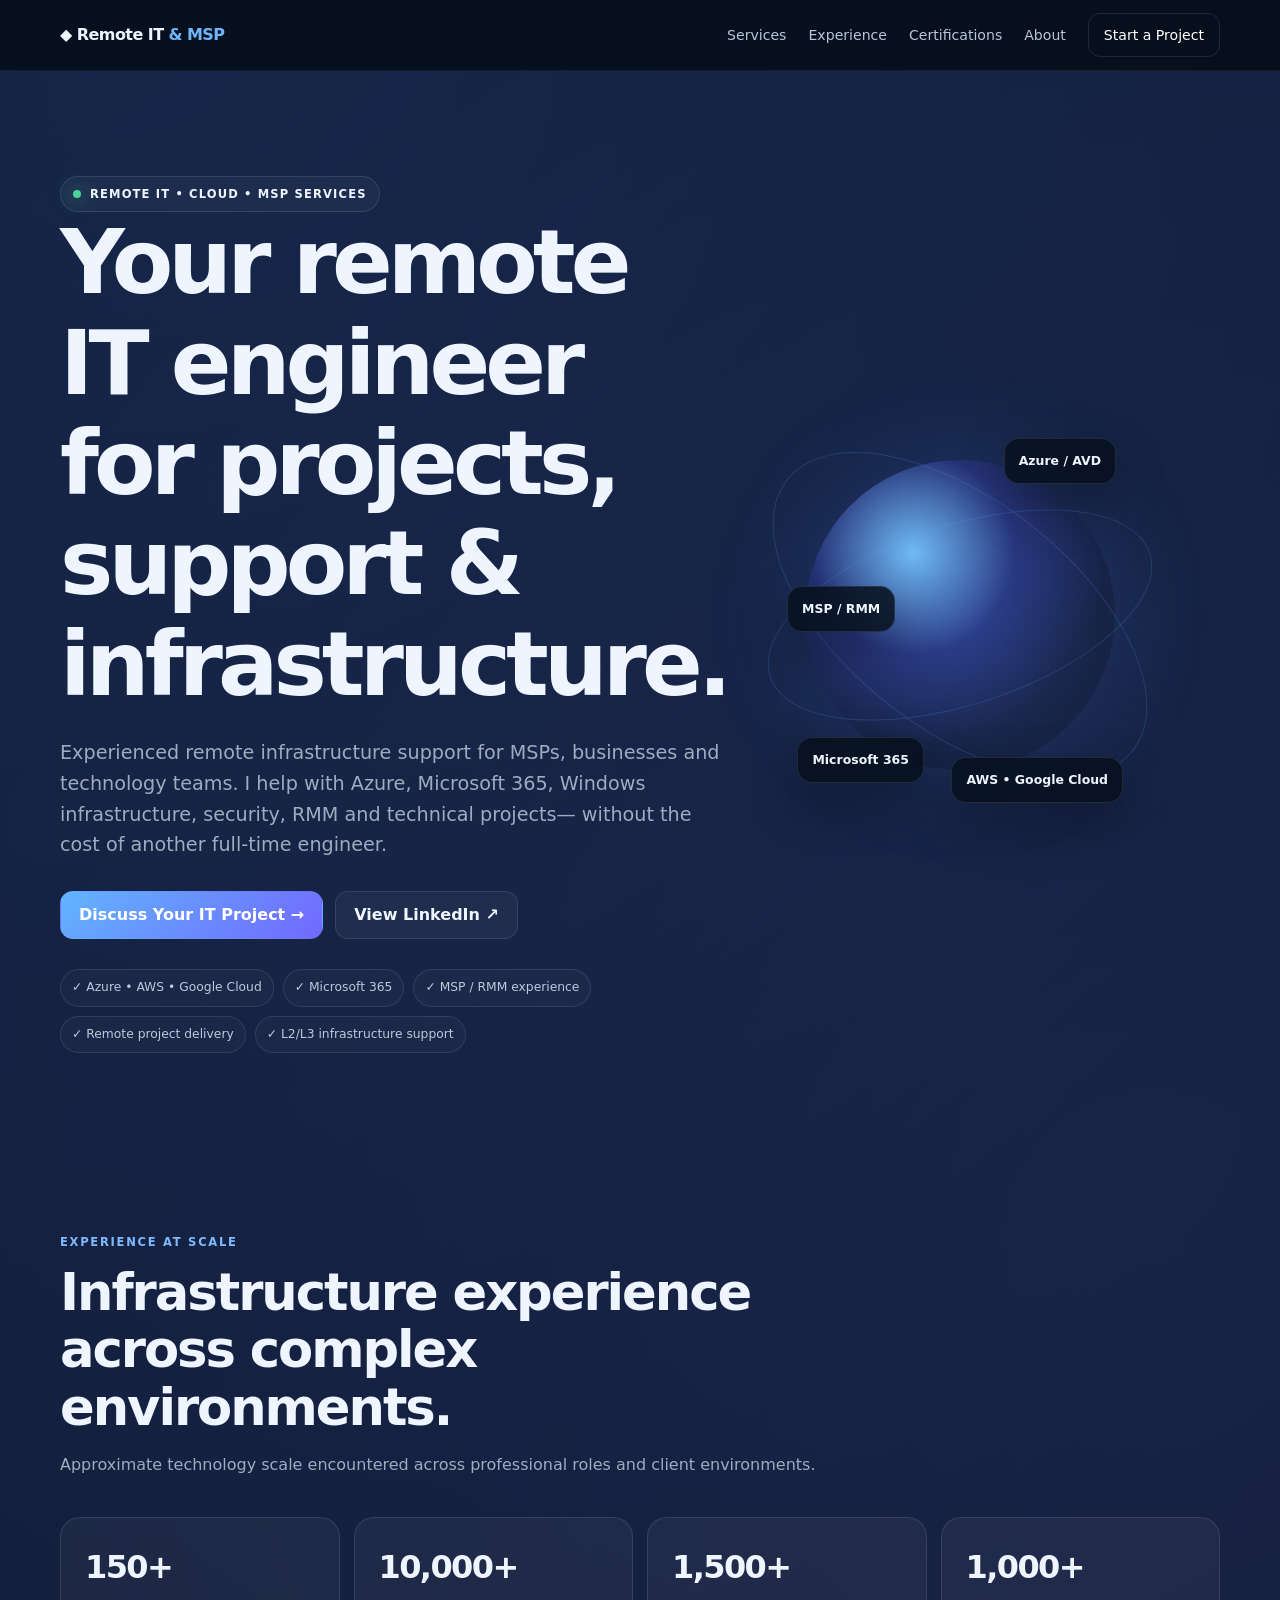
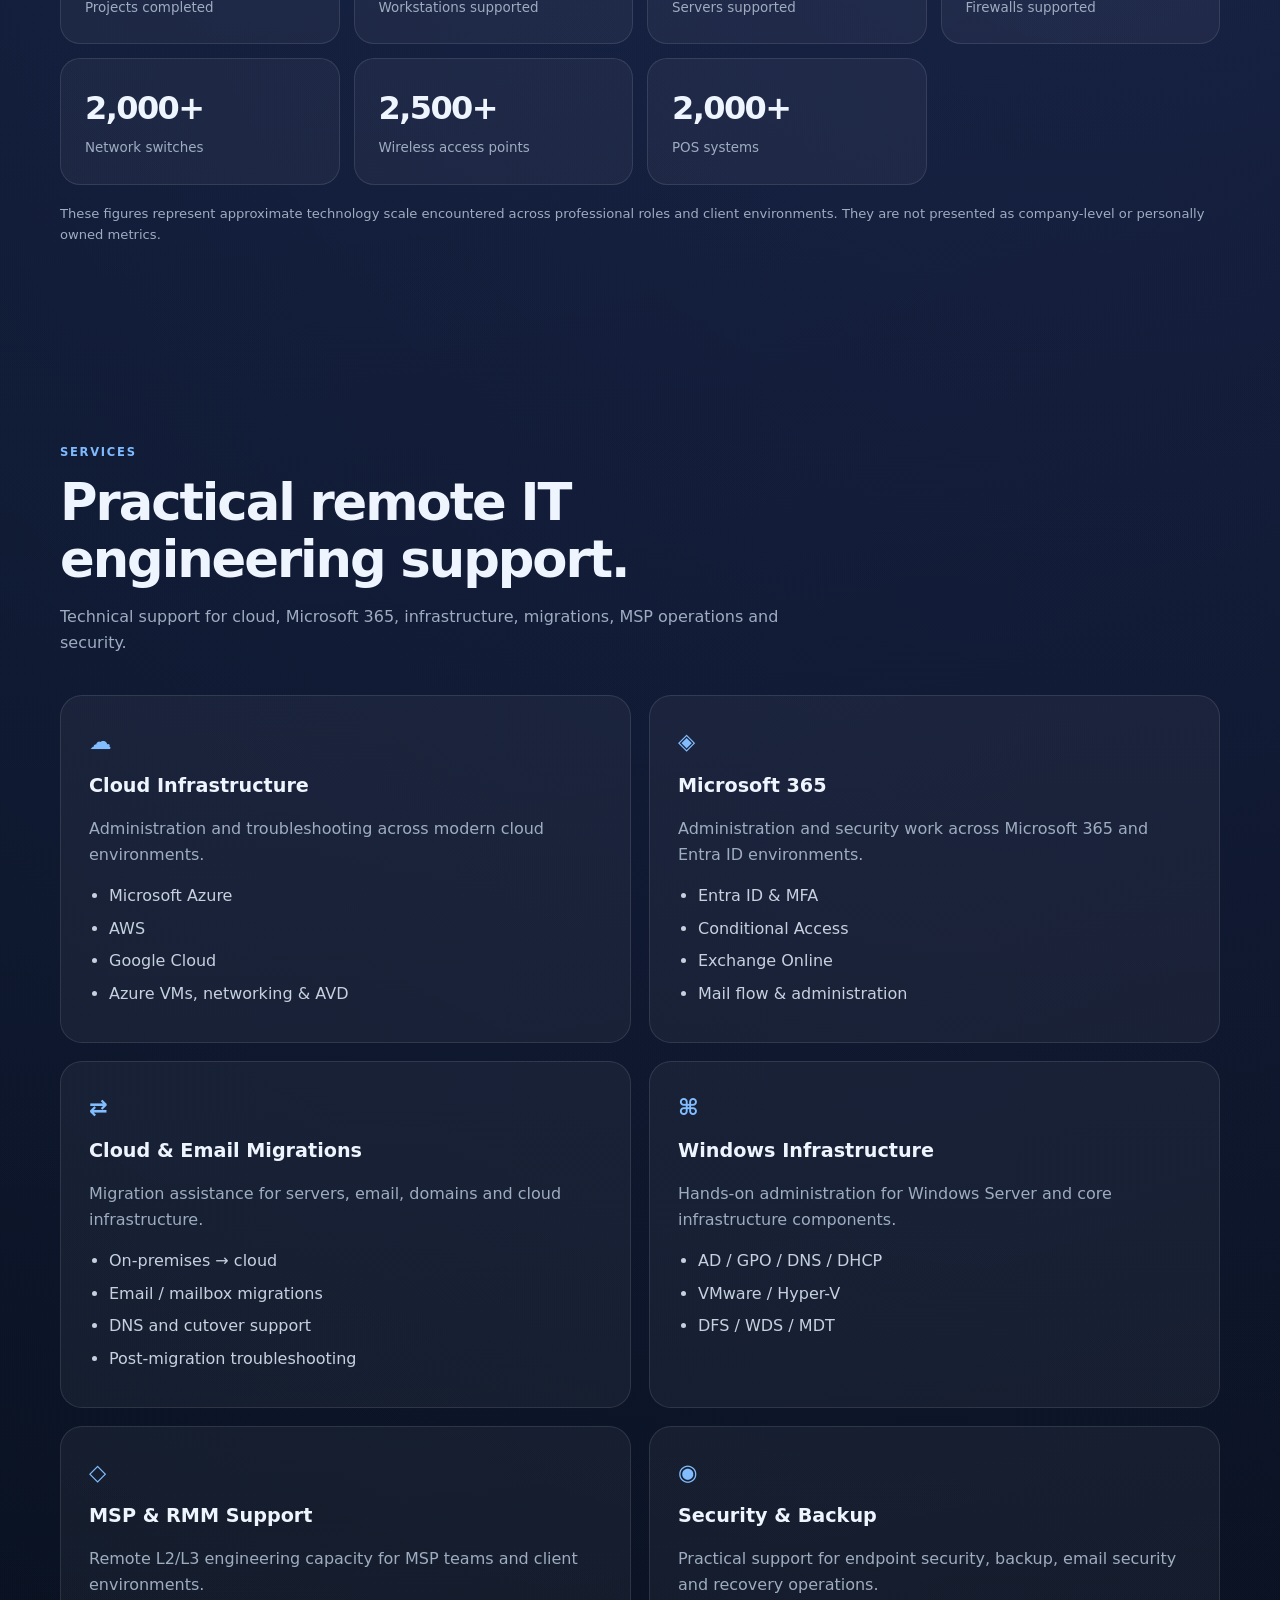
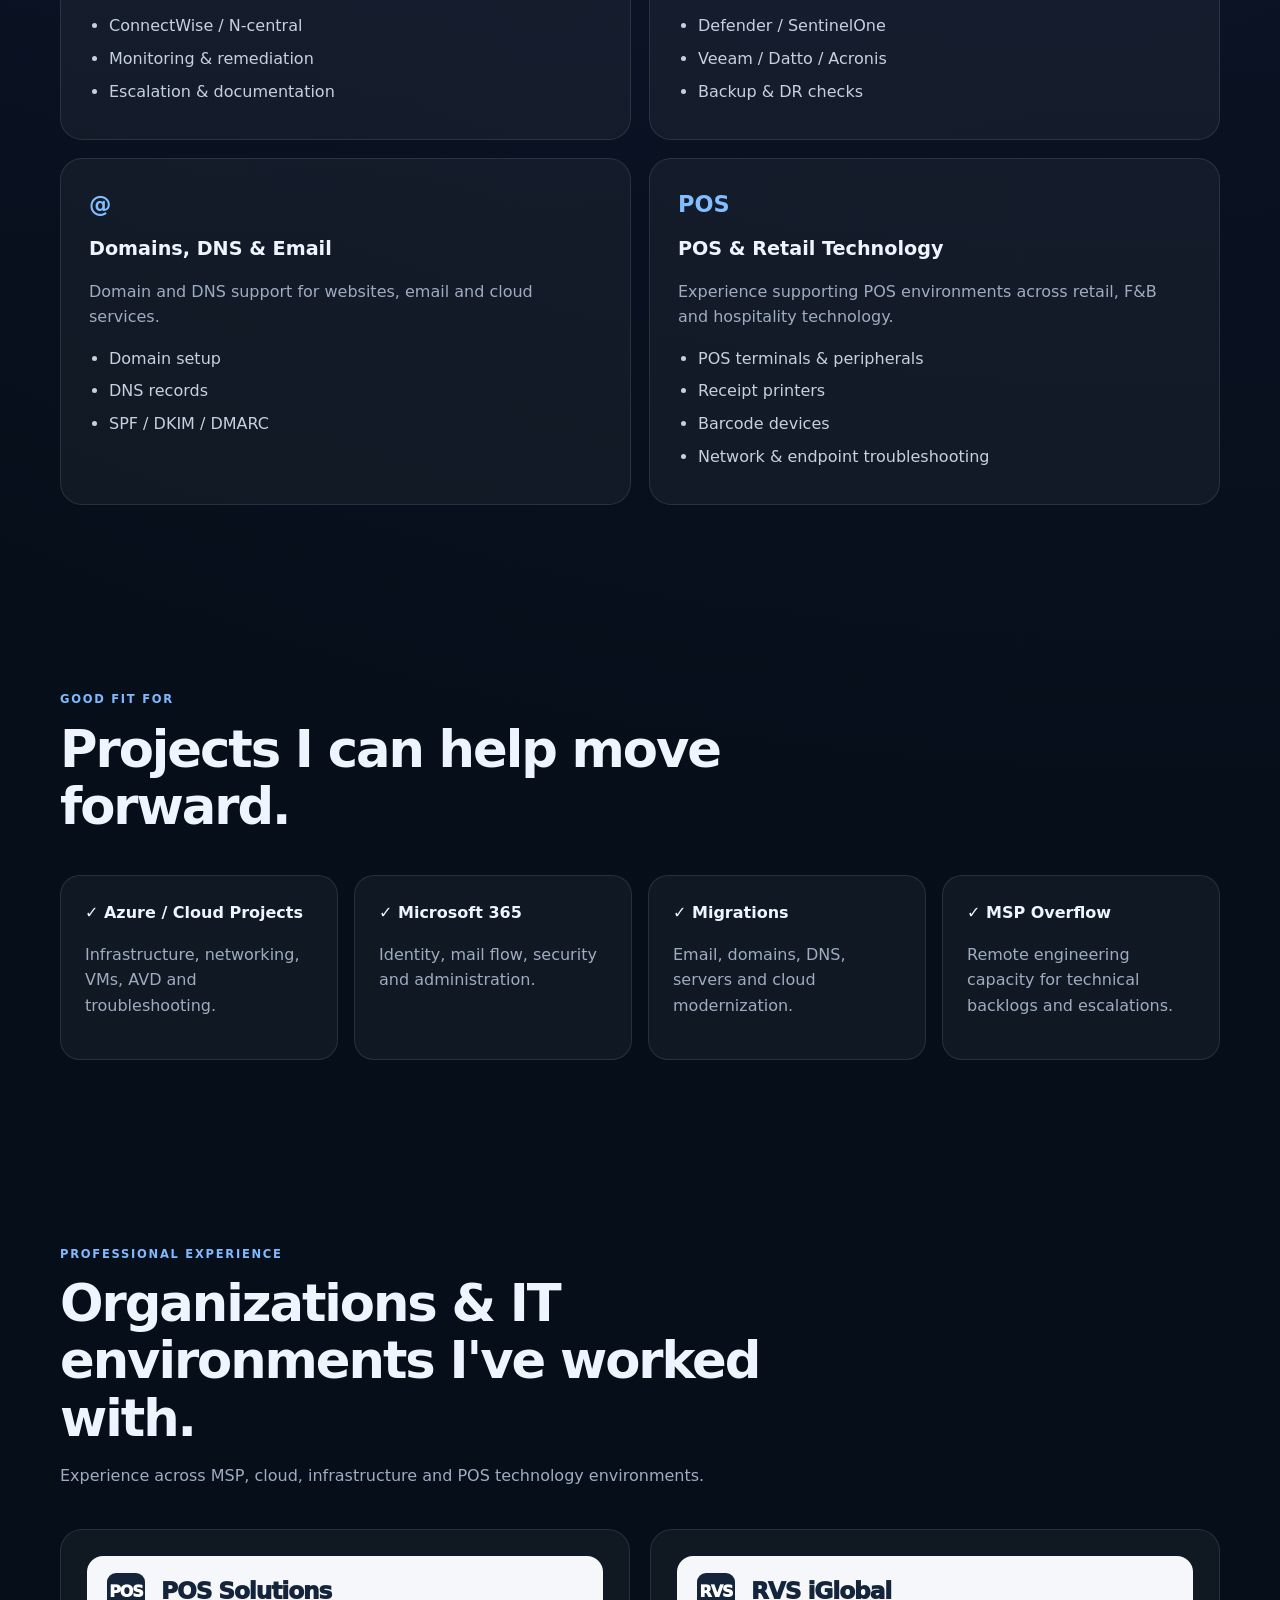
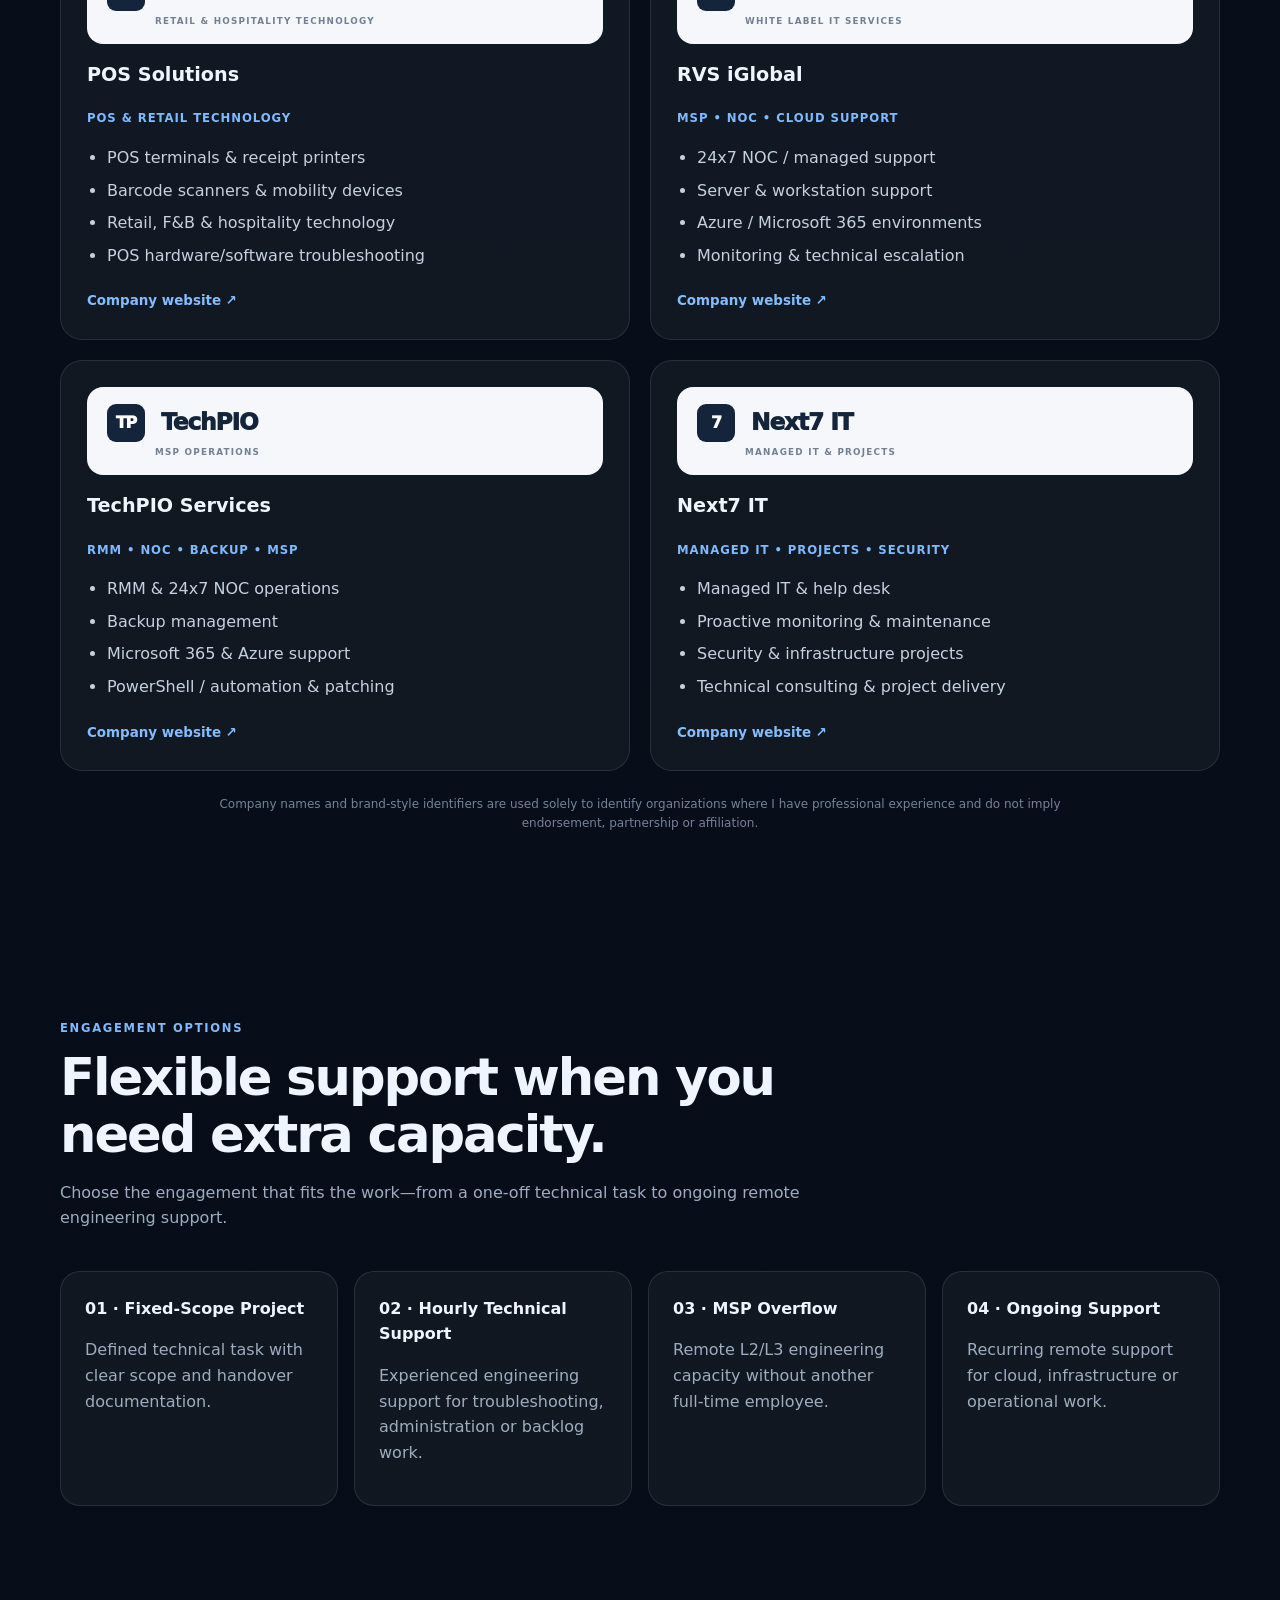
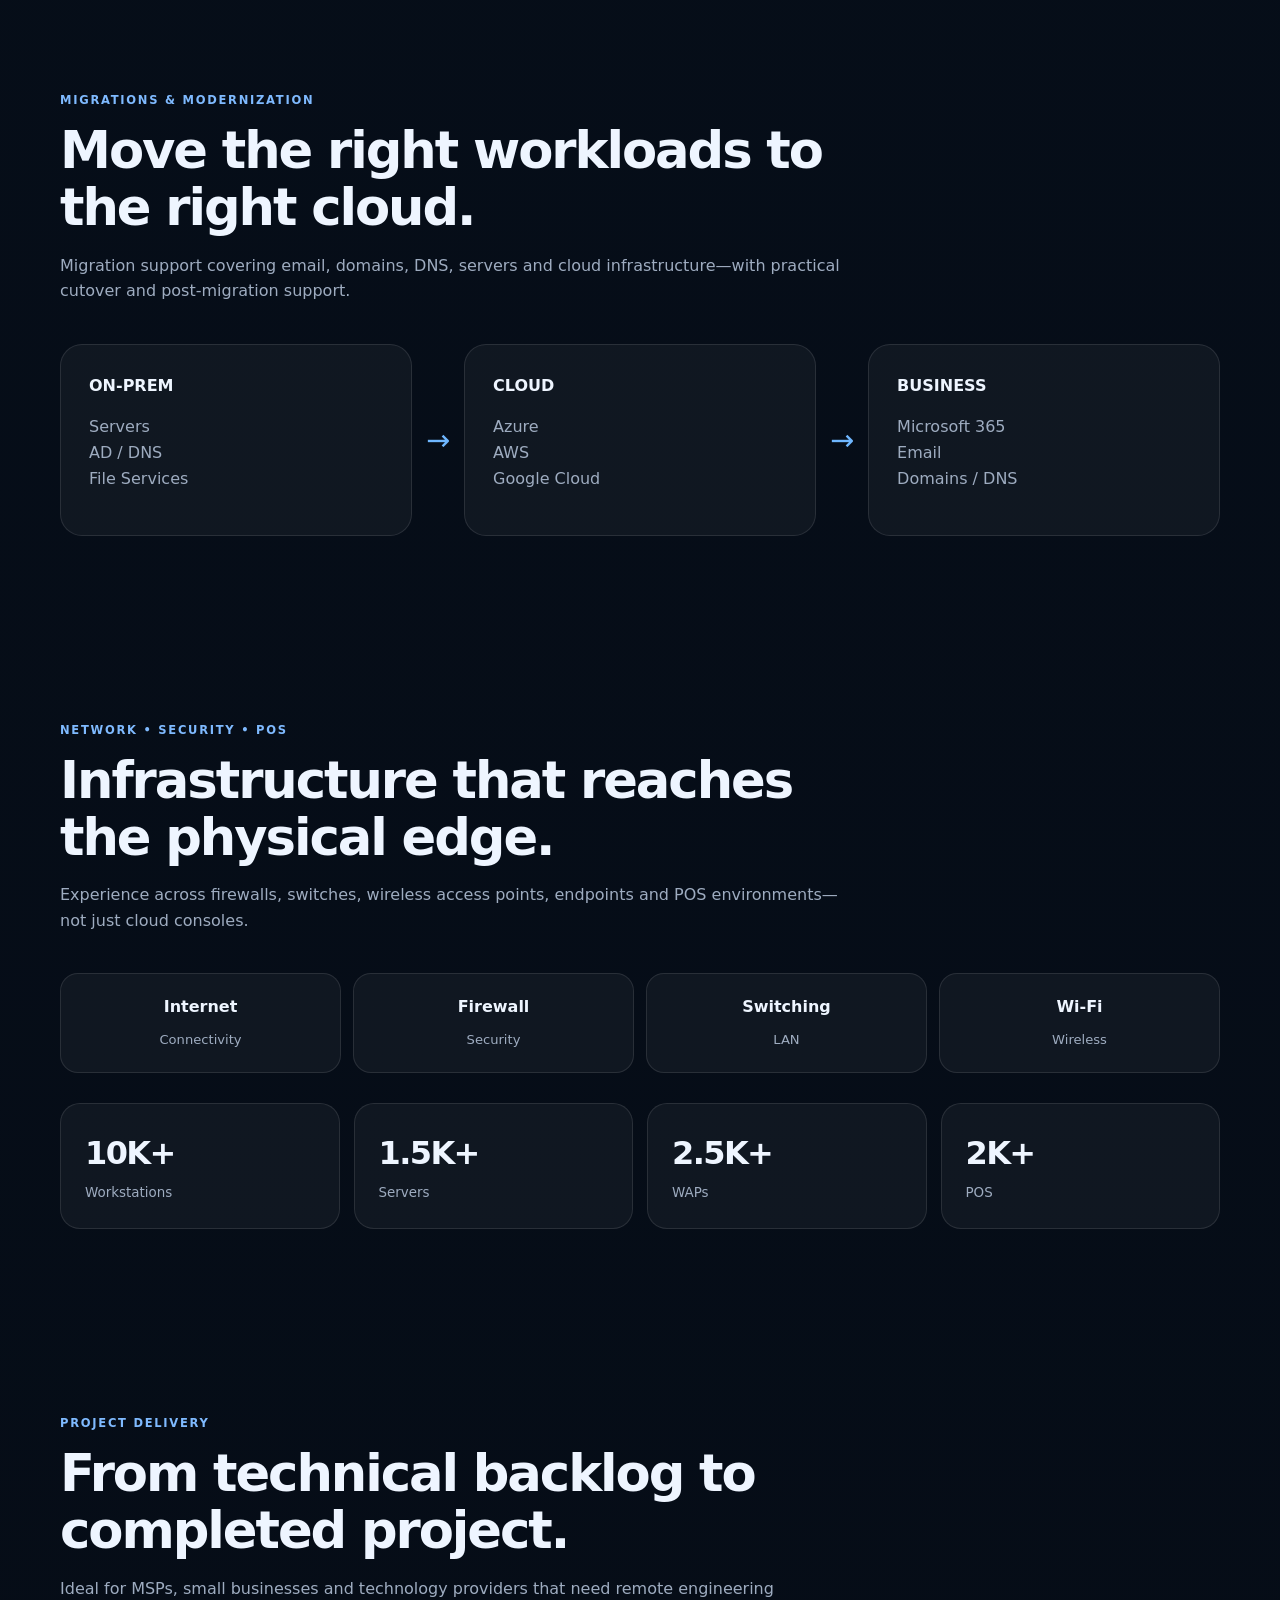
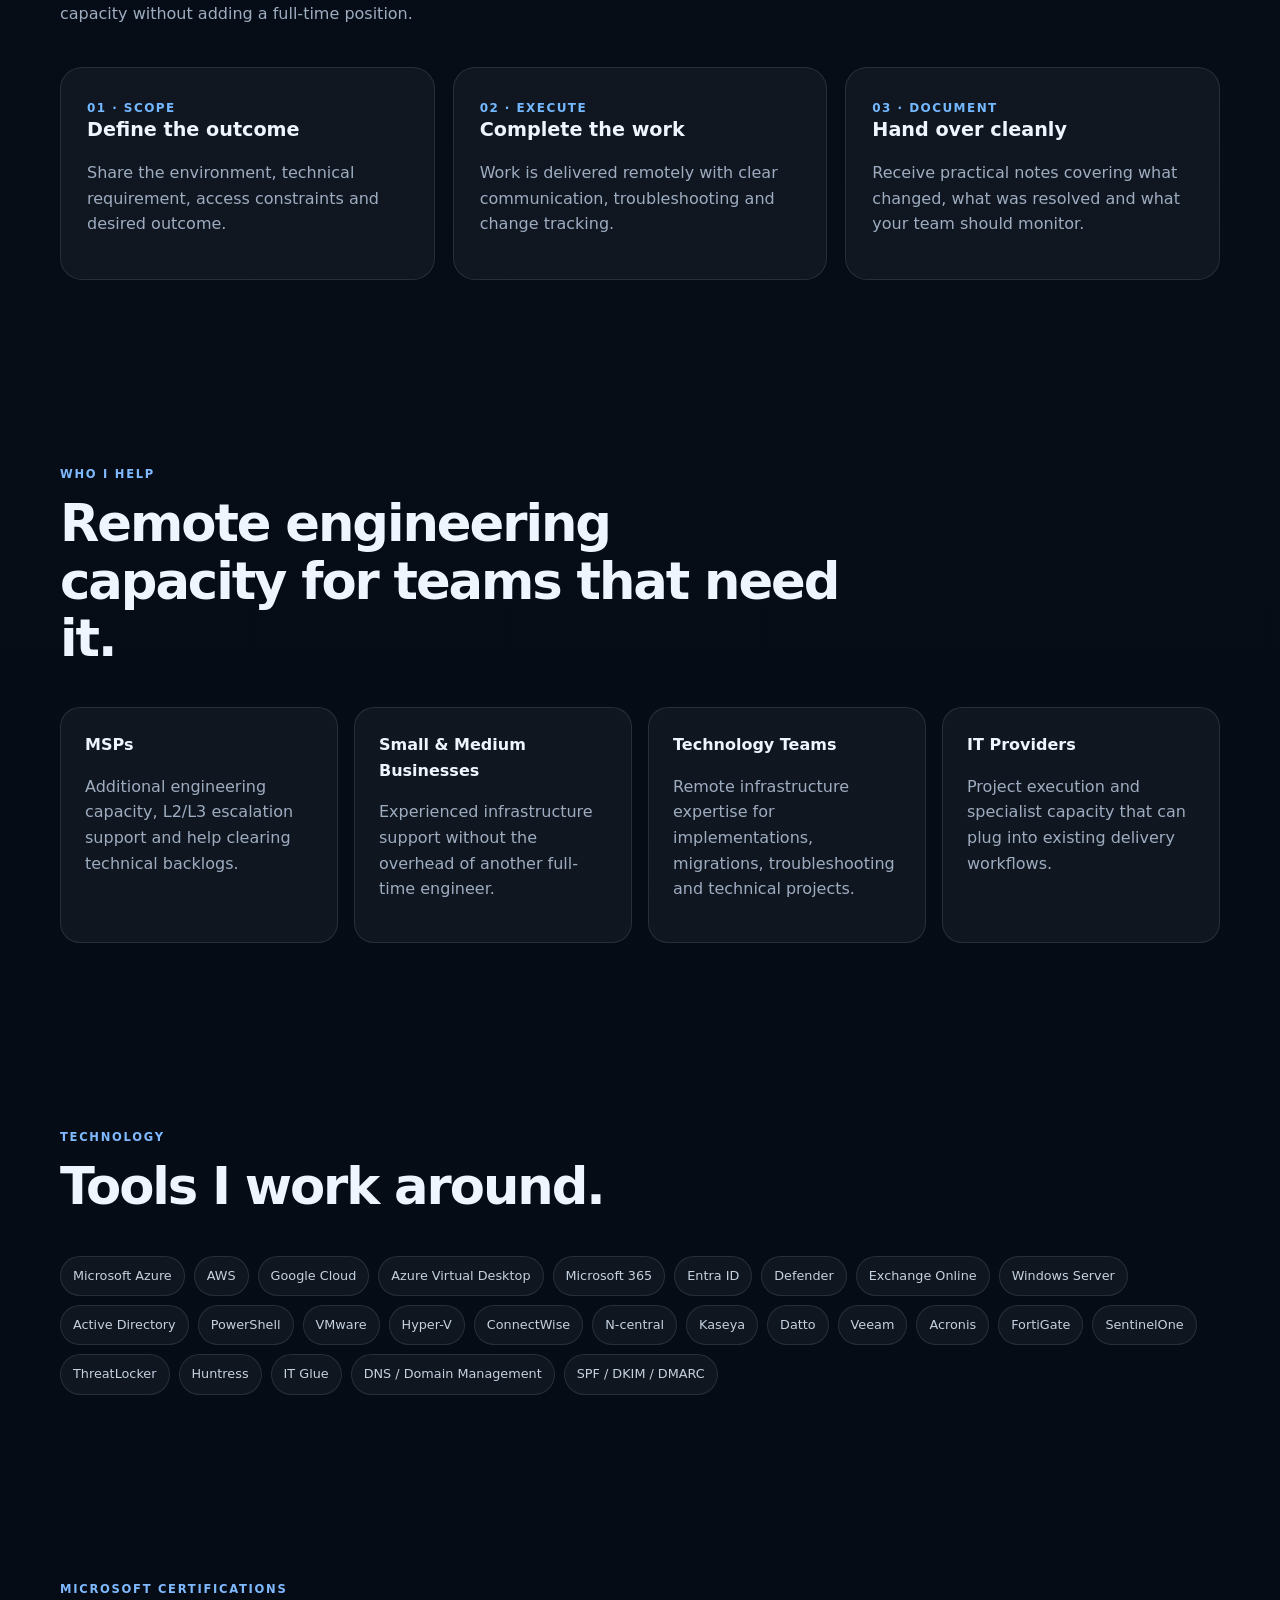
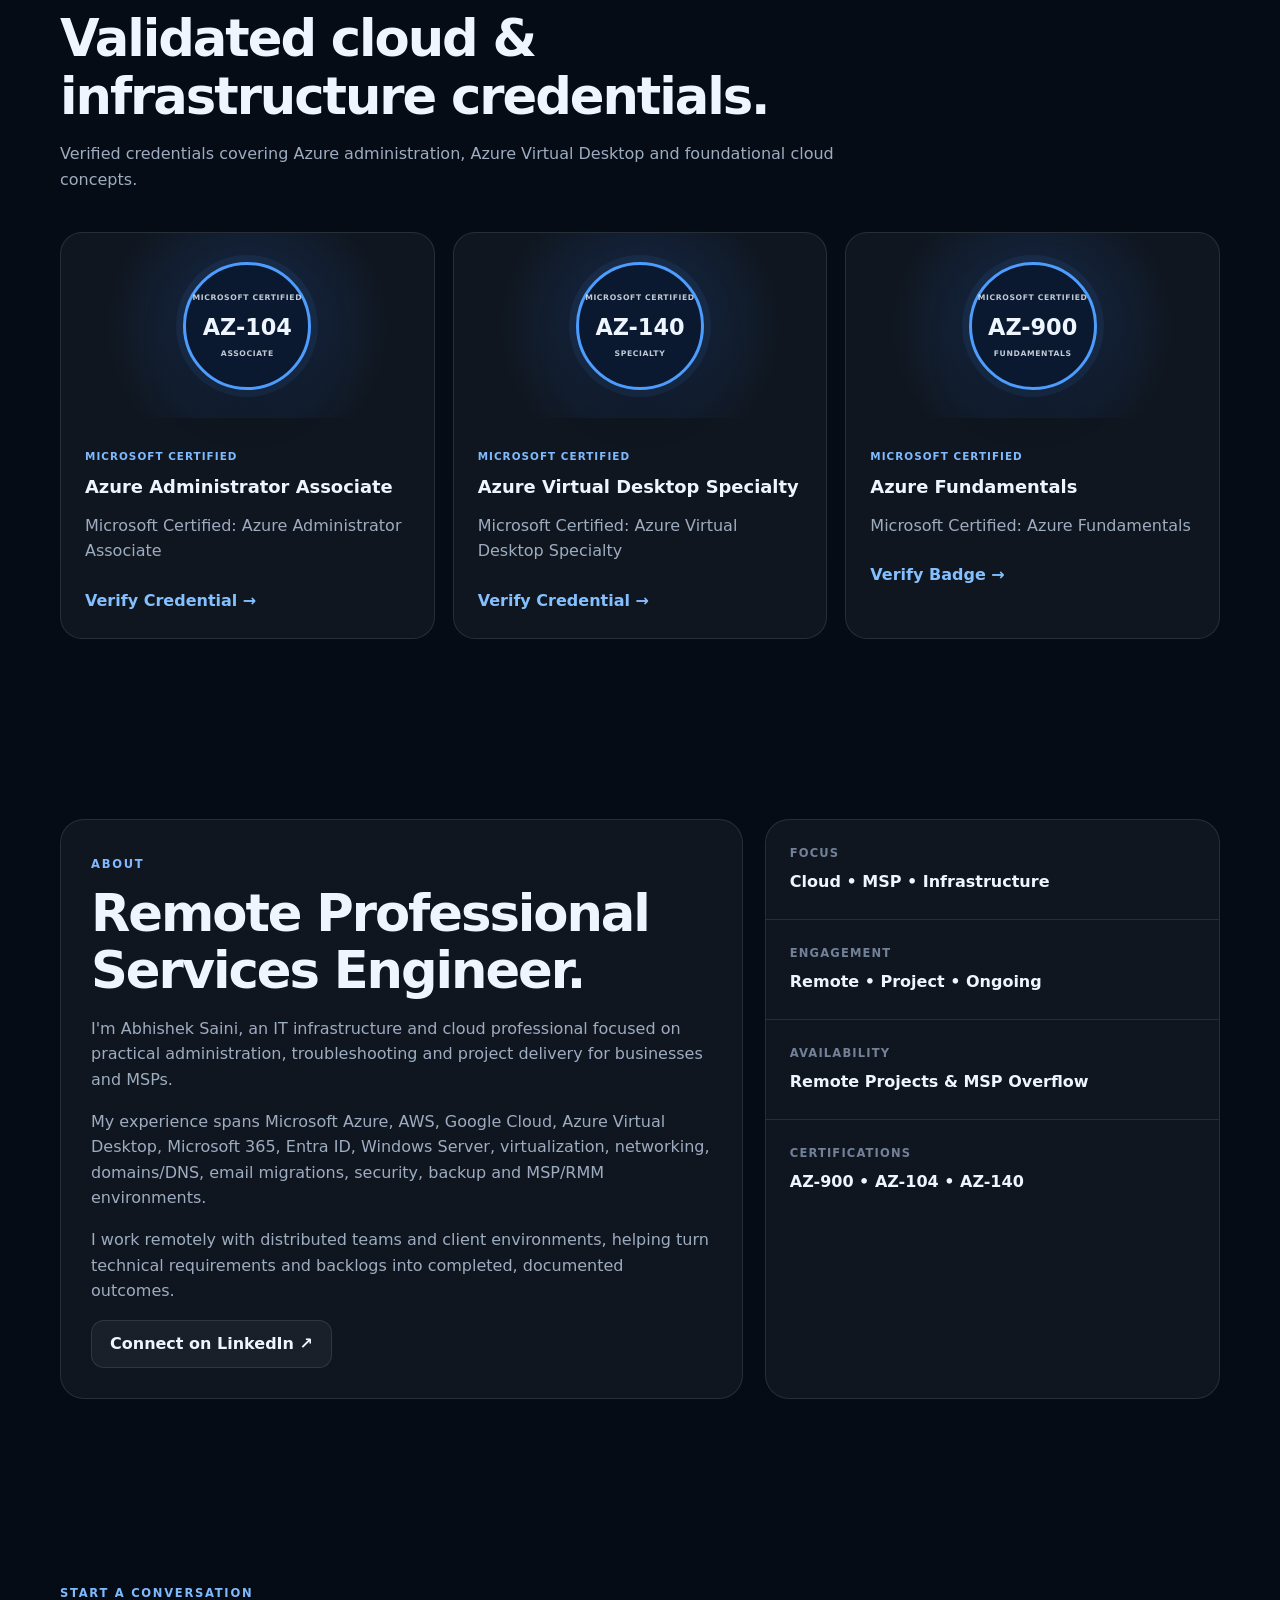
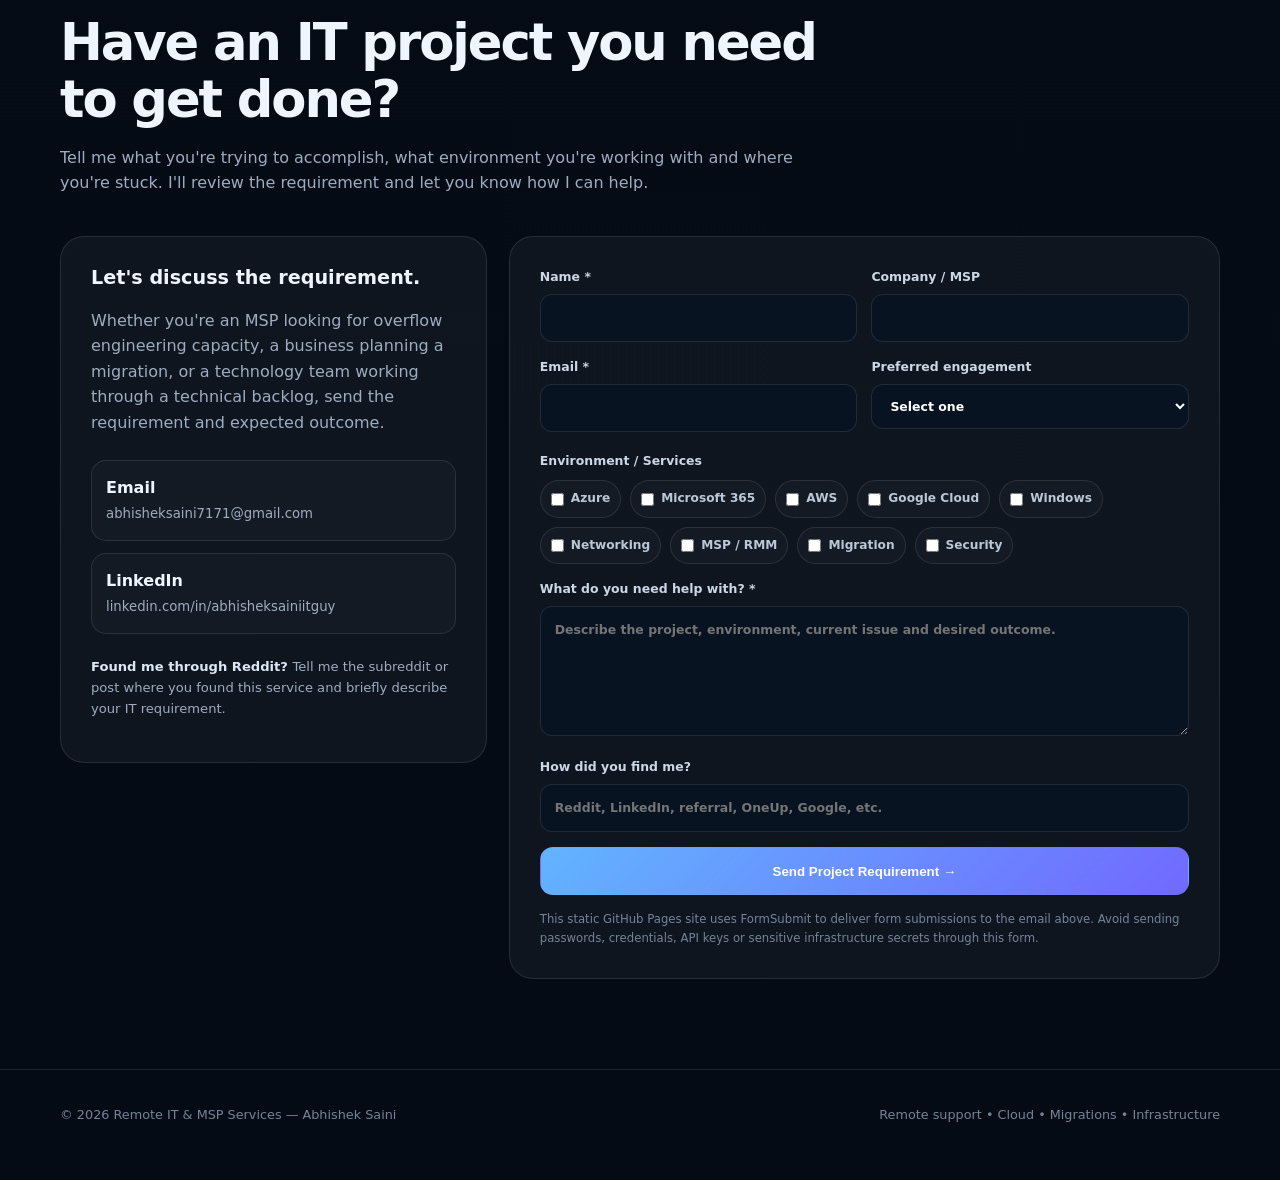
==== index.html @ 9ece30c7 "Update index.html" ====
<!DOCTYPE html>
<html lang="en">
<head>
<meta charset="UTF-8">
<meta name="viewport" content="width=device-width, initial-scale=1.0">
<meta name="theme-color" content="#07101d">

<title>Remote IT Engineer | Azure, Microsoft 365 & MSP Support | Abhishek Saini</title>

<meta name="description" content="Remote IT infrastructure and cloud engineer supporting MSPs and businesses with Azure, AWS, Google Cloud, Microsoft 365, Windows Server, migrations, networking, security and RMM projects.">

<meta name="author" content="Abhishek Saini">

<link rel="canonical"
href="https://abhisheksaini7171-lab.github.io/remote-it-msp-services/">

<meta property="og:type" content="website">
<meta property="og:title" content="Remote IT Engineer | Azure, Microsoft 365 & MSP Support">
<meta property="og:description" content="Remote IT infrastructure, cloud, MSP and migration support for businesses and technology teams.">
<meta property="og:url" content="https://abhisheksaini7171-lab.github.io/remote-it-msp-services/">

<style>

:root{
  --bg:#07101d;
  --bg2:#0b1626;
  --panel:rgba(255,255,255,.045);
  --panel2:rgba(255,255,255,.075);
  --text:#eef5ff;
  --muted:#9eacc0;
  --line:rgba(255,255,255,.10);
  --accent:#62b4ff;
  --accent2:#7169ff;
  --green:#48d597;
  --radius:22px;
  --max:1160px;
}

*{
  box-sizing:border-box;
}

html{
  scroll-behavior:smooth;
}

body{
  margin:0;
  color:var(--text);
  background:
    radial-gradient(circle at 10% 0%,rgba(67,135,255,.15),transparent 28%),
    radial-gradient(circle at 90% 10%,rgba(124,108,255,.12),transparent 25%),
    linear-gradient(180deg,var(--bg),#050b14);
  font-family:
    Inter,
    ui-sans-serif,
    system-ui,
    -apple-system,
    BlinkMacSystemFont,
    "Segoe UI",
    sans-serif;
  line-height:1.6;
}

a{
  color:inherit;
}

img{
  max-width:100%;
}

.container{
  width:min(calc(100% - 36px),var(--max));
  margin:auto;
}

.section{
  padding:90px 0;
  scroll-margin-top:80px;
}

.section-heading{
  max-width:780px;
  margin-bottom:40px;
}

.eyebrow{
  display:inline-block;
  margin-bottom:12px;
  color:#7fbaff;
  font-size:.72rem;
  font-weight:900;
  letter-spacing:.15em;
}

h1,h2,h3{
  line-height:1.12;
  margin-top:0;
}

h1{
  font-size:clamp(2.8rem,7vw,5.8rem);
  letter-spacing:-.055em;
  margin-bottom:24px;
}

h2{
  font-size:clamp(2rem,4vw,3.3rem);
  letter-spacing:-.04em;
  margin-bottom:16px;
}

h3{
  font-size:1.2rem;
}

p{
  color:var(--muted);
}

.lead{
  max-width:720px;
  font-size:clamp(1rem,2vw,1.2rem);
}

.small{
  color:var(--muted);
  font-size:.82rem;
}

/* NAVIGATION */

.nav{
  position:sticky;
  top:0;
  z-index:100;
  border-bottom:1px solid rgba(255,255,255,.06);
  background:rgba(5,11,20,.78);
  backdrop-filter:blur(18px);
}

.nav-inner{
  min-height:70px;
  display:flex;
  align-items:center;
  justify-content:space-between;
  gap:20px;
}

.brand{
  text-decoration:none;
  font-weight:900;
  letter-spacing:-.035em;
  white-space:nowrap;
}

.brand span{
  color:#70b6ff;
}

.nav-links{
  display:flex;
  align-items:center;
  gap:22px;
}

.nav-links a{
  color:#b9c6d8;
  font-size:.88rem;
  text-decoration:none;
}

.nav-links a:hover{
  color:white;
}

.nav-cta{
  padding:10px 15px;
  border:1px solid var(--line);
  border-radius:12px;
  color:white!important;
}

.mobile-menu{
  display:none;
  color:white;
  text-decoration:none;
  font-size:1.5rem;
}

/* HERO */

.hero{
  position:relative;
  overflow:hidden;
  padding:105px 0 85px;
}

.hero-grid{
  display:grid;
  grid-template-columns:1.2fr .8fr;
  gap:60px;
  align-items:center;
}

.kicker{
  display:inline-flex;
  align-items:center;
  gap:9px;
  padding:8px 12px;
  border:1px solid var(--line);
  border-radius:999px;
  background:rgba(255,255,255,.035);
  font-size:.72rem;
  font-weight:900;
  letter-spacing:.1em;
}

.dot{
  width:8px;
  height:8px;
  border-radius:50%;
  background:var(--green);
  box-shadow:0 0 20px var(--green);
}

.hero-actions{
  display:flex;
  flex-wrap:wrap;
  gap:12px;
  margin:30px 0;
}

.btn{
  display:inline-flex;
  align-items:center;
  justify-content:center;
  min-height:48px;
  padding:0 18px;
  border-radius:13px;
  border:1px solid var(--line);
  text-decoration:none;
  font-weight:800;
  cursor:pointer;
  transition:.25s ease;
}

.btn-primary{
  color:white;
  border-color:transparent;
  background:linear-gradient(135deg,var(--accent),var(--accent2));
}

.btn-secondary{
  background:rgba(255,255,255,.045);
}

.btn:hover{
  transform:translateY(-2px);
  box-shadow:0 12px 30px rgba(0,0,0,.2);
}

.proof-row{
  display:flex;
  flex-wrap:wrap;
  gap:9px;
  margin-top:24px;
}

.proof{
  padding:8px 11px;
  border:1px solid var(--line);
  border-radius:999px;
  background:rgba(255,255,255,.025);
  color:#bdc9da;
  font-size:.77rem;
}

/* HERO VISUAL */

.hero-visual{
  min-height:410px;
  position:relative;
  display:grid;
  place-items:center;
}

.orb{
  width:310px;
  height:310px;
  border-radius:50%;
  background:
    radial-gradient(circle at 35% 30%,rgba(116,194,255,.95),
    rgba(81,91,255,.25) 34%,
    transparent 65%),
    radial-gradient(circle,rgba(81,135,255,.18),transparent 68%);
  box-shadow:0 0 100px rgba(73,137,255,.18);
  animation:float 6s ease-in-out infinite;
}

.orbit{
  position:absolute;
  border:1px solid rgba(100,170,255,.18);
  border-radius:50%;
}

.orbit.one{
  width:400px;
  height:180px;
  transform:rotate(-18deg);
}

.orbit.two{
  width:440px;
  height:230px;
  transform:rotate(38deg);
}

.node{
  position:absolute;
  padding:12px 14px;
  border:1px solid var(--line);
  border-radius:15px;
  background:rgba(7,16,29,.85);
  backdrop-filter:blur(12px);
  box-shadow:0 20px 50px rgba(0,0,0,.3);
  font-size:.78rem;
  font-weight:800;
}

.node.azure{
  top:7%;
  right:5%;
}

.node.m365{
  bottom:9%;
  left:3%;
}

.node.msp{
  top:43%;
  left:0;
}

.node.cloud{
  bottom:4%;
  right:3%;
}

/* METRICS */

.metrics{
  display:grid;
  grid-template-columns:repeat(4,1fr);
  gap:14px;
}

.metric{
  padding:24px;
  border:1px solid var(--line);
  border-radius:20px;
  background:var(--panel);
  transition:.25s ease;
}

.metric:hover{
  transform:translateY(-5px);
  background:var(--panel2);
}

.metric strong{
  display:block;
  font-size:2rem;
  letter-spacing:-.05em;
}

.metric span{
  color:var(--muted);
  font-size:.84rem;
}

/* CARDS */

.cards{
  display:grid;
  grid-template-columns:repeat(2,1fr);
  gap:18px;
}

.card{
  padding:28px;
  border:1px solid var(--line);
  border-radius:var(--radius);
  background:var(--panel);
  transition:.25s ease;
}

.card:hover{
  transform:translateY(-5px);
  border-color:rgba(100,170,255,.28);
}

.card-icon{
  margin-bottom:15px;
  color:#82bdff;
  font-size:1.4rem;
  font-weight:900;
}

ul{
  margin:15px 0 0;
  padding-left:20px;
}

li{
  margin:7px 0;
  color:#c6d1df;
}

/* GRID SECTIONS */

.project-grid,
.engagement-grid,
.audience-grid,
.why-grid{
  display:grid;
  grid-template-columns:repeat(4,1fr);
  gap:16px;
}

.project-card,
.engagement-card,
.audience-card,
.why-card{
  padding:24px;
  border:1px solid var(--line);
  border-radius:20px;
  background:var(--panel);
}

.project-card strong,
.engagement-card strong{
  display:block;
  margin-bottom:10px;
}

/* EXPERIENCE */

.company-grid{
  display:grid;
  grid-template-columns:repeat(2,1fr);
  gap:20px;
}

.company-card{
  padding:26px;
  border:1px solid var(--line);
  border-radius:22px;
  background:var(--panel);
  transition:.25s ease;
}

.company-card:hover{
  transform:translateY(-5px);
  border-color:rgba(100,170,255,.28);
}

.company-logo-wrap{
  height:88px;
  display:flex;
  align-items:center;
  padding:15px 20px;
  margin-bottom:20px;
  border-radius:16px;
  background:#f5f7fa;
}

.company-brand{
  color:#14243b;
  font-weight:950;
  font-size:1.45rem;
  letter-spacing:-.045em;
}

.company-brand .mark{
  display:inline-grid;
  width:38px;
  height:38px;
  margin-right:9px;
  place-items:center;
  border-radius:9px;
  background:#14243b;
  color:white;
  font-size:1rem;
  vertical-align:middle;
}

.company-brand small{
  display:block;
  margin-top:3px;
  margin-left:48px;
  color:#738094;
  font-size:.55rem;
  font-weight:800;
  letter-spacing:.14em;
  text-transform:uppercase;
}

.company-role{
  color:#7fbaff;
  font-size:.73rem;
  font-weight:900;
  letter-spacing:.08em;
  text-transform:uppercase;
}

.company-link{
  display:inline-block;
  margin-top:15px;
  color:#82bdff;
  text-decoration:none;
  font-size:.84rem;
  font-weight:800;
}

.disclaimer{
  max-width:850px;
  margin:24px auto 0;
  color:#748398;
  font-size:.75rem;
  text-align:center;
}

/* MIGRATION */

.migration{
  display:grid;
  grid-template-columns:1fr auto 1fr auto 1fr;
  gap:14px;
  align-items:stretch;
}

.mig-node{
  padding:28px;
  border:1px solid var(--line);
  border-radius:22px;
  background:var(--panel);
}

.mig-node strong{
  display:block;
  margin-bottom:12px;
}

.arrow{
  display:grid;
  place-items:center;
  color:#6fb7ff;
  font-size:1.8rem;
}

/* NETWORK */

.network{
  display:grid;
  grid-template-columns:repeat(4,1fr);
  gap:12px;
  margin:30px 0;
}

.network div{
  padding:20px;
  border:1px solid var(--line);
  border-radius:18px;
  background:var(--panel);
  text-align:center;
}

.network strong{
  display:block;
  margin-bottom:6px;
}

/* STEPS */

.steps{
  display:grid;
  grid-template-columns:repeat(3,1fr);
  gap:18px;
}

.step{
  padding:26px;
  border:1px solid var(--line);
  border-radius:22px;
  background:var(--panel);
}

.step-number{
  color:#74b8ff;
  font-size:.75rem;
  font-weight:900;
  letter-spacing:.12em;
}

/* TECHNOLOGY */

.tags{
  display:flex;
  flex-wrap:wrap;
  gap:9px;
}

.tag{
  padding:9px 12px;
  border:1px solid var(--line);
  border-radius:999px;
  background:var(--panel);
  color:#c5d1df;
  font-size:.8rem;
}

/* CERTIFICATIONS */

.certification-grid{
  display:grid;
  grid-template-columns:repeat(3,1fr);
  gap:18px;
}

.cert-card{
  overflow:hidden;
  border:1px solid var(--line);
  border-radius:22px;
  background:var(--panel);
  transition:.25s ease;
}

.cert-card:hover{
  transform:translateY(-6px);
}

.cert-badge-area{
  min-height:185px;
  display:grid;
  place-items:center;
  background:
    radial-gradient(circle,rgba(55,128,255,.22),transparent 68%);
}

.cert-badge{
  width:128px;
  height:128px;
  display:flex;
  flex-direction:column;
  align-items:center;
  justify-content:center;
  border:3px solid #4d9dff;
  border-radius:50%;
  background:#0a1930;
  text-align:center;
  box-shadow:
    0 0 0 7px rgba(77,157,255,.08),
    0 18px 40px rgba(0,0,0,.25);
}

.cert-badge span{
  font-size:.48rem;
  font-weight:900;
  letter-spacing:.08em;
  opacity:.8;
}

.cert-badge strong{
  margin:6px 0 2px;
  font-size:1.4rem;
}

.cert-body{
  padding:24px;
}

.cert-provider{
  color:#7fbaff;
  font-size:.65rem;
  font-weight:900;
  letter-spacing:.1em;
}

.cert-body h3{
  margin:9px 0;
  font-size:1.12rem;
}

.cert-link{
  display:inline-block;
  margin-top:8px;
  color:#84c0ff;
  text-decoration:none;
  font-weight:800;
}

/* ABOUT */

.about{
  display:grid;
  grid-template-columns:1.2fr .8fr;
  gap:22px;
}

.about-card,
.about-meta{
  border:1px solid var(--line);
  border-radius:24px;
  background:var(--panel);
}

.about-card{
  padding:30px;
}

.about-meta{
  overflow:hidden;
}

.about-meta div{
  padding:24px;
  border-bottom:1px solid var(--line);
}

.about-meta div:last-child{
  border-bottom:0;
}

.about-meta span{
  display:block;
  color:#728198;
  font-size:.72rem;
  font-weight:800;
  letter-spacing:.1em;
  text-transform:uppercase;
}

.about-meta strong{
  display:block;
  margin-top:7px;
}

/* CONTACT */

.contact-wrap{
  display:grid;
  grid-template-columns:.75fr 1.25fr;
  gap:22px;
  align-items:start;
}

.contact-card,
.form-card{
  padding:30px;
  border:1px solid var(--line);
  border-radius:24px;
  background:var(--panel);
}

.contact-list{
  display:grid;
  gap:12px;
  margin-top:24px;
}

.contact-item{
  display:block;
  padding:14px;
  border:1px solid var(--line);
  border-radius:15px;
  background:rgba(255,255,255,.025);
  text-decoration:none;
}

.contact-item strong{
  display:block;
}

.contact-item span{
  color:var(--muted);
  font-size:.83rem;
}

form{
  display:grid;
  gap:15px;
}

.form-row{
  display:grid;
  grid-template-columns:1fr 1fr;
  gap:14px;
}

label{
  color:#cbd7e6;
  font-size:.78rem;
  font-weight:800;
}

input,
textarea,
select{
  width:100%;
  margin-top:7px;
  padding:13px 14px;
  border:1px solid var(--line);
  border-radius:12px;
  outline:none;
  background:#081321;
  color:white;
  font:inherit;
}

input:focus,
textarea:focus,
select:focus{
  border-color:#559fff;
  box-shadow:0 0 0 3px rgba(85,159,255,.1);
}

textarea{
  min-height:130px;
  resize:vertical;
}

.check-grid{
  display:flex;
  flex-wrap:wrap;
  gap:9px;
  margin-top:8px;
}

.check-option{
  display:flex;
  align-items:center;
  gap:7px;
  padding:8px 10px;
  border:1px solid var(--line);
  border-radius:999px;
  background:rgba(255,255,255,.025);
  color:#bac7d7;
  font-size:.76rem;
}

.check-option input{
  width:auto;
  margin:0;
}

.form-note{
  margin:0;
  color:#758399;
  font-size:.73rem;
}

/* FOOTER */

footer{
  padding:35px 0 55px;
  border-top:1px solid var(--line);
  color:#748398;
  font-size:.8rem;
}

.footer-inner{
  display:flex;
  justify-content:space-between;
  gap:20px;
  flex-wrap:wrap;
}

/* ANIMATION */

.reveal{
  opacity:1;
  transform:none;
  transition:
    opacity .7s ease,
    transform .7s ease;
}

body.reveal-ready .reveal{
  opacity:0;
  transform:translateY(18px);
}

body.reveal-ready .reveal.visible{
  opacity:1;
  transform:none;
}

@keyframes float{
  0%,100%{
    transform:translateY(0);
  }

  50%{
    transform:translateY(-16px);
  }
}

/* TABLET */

@media(max-width:980px){

  .hero-grid,
  .about,
  .contact-wrap{
    grid-template-columns:1fr;
  }

  .metrics{
    grid-template-columns:repeat(2,1fr);
  }

  .project-grid,
  .engagement-grid,
  .audience-grid,
  .why-grid{
    grid-template-columns:repeat(2,1fr);
  }

  .certification-grid{
    grid-template-columns:1fr;
  }

  .cert-card{
    max-width:600px;
    width:100%;
    margin:auto;
  }
}

/* MOBILE */

@media(max-width:760px){

  .container{
    width:min(calc(100% - 28px),var(--max));
  }

  .section{
    padding:70px 0;
  }

  .nav-links{
    display:none;
  }

  .mobile-menu{
    display:block;
  }

  .hero{
    padding-top:70px;
  }

  h1{
    font-size:clamp(2.5rem,13vw,4.2rem);
  }

  .metrics,
  .cards,
  .company-grid,
  .project-grid,
  .engagement-grid,
  .audience-grid,
  .why-grid,
  .steps,
  .network,
  .migration{
    grid-template-columns:1fr;
  }

  .hero-actions .btn{
    width:100%;
  }

  .orb{
    width:250px;
    height:250px;
  }

  .orbit.one{
    width:310px;
    height:145px;
  }

  .orbit.two{
    width:330px;
    height:190px;
  }

  .node{
    padding:9px 10px;
    font-size:.68rem;
  }

  .node.azure{
    right:0;
  }

  .node.msp{
    left:0;
  }

  .arrow{
    padding:2px;
    transform:rotate(90deg);
  }

  .form-row{
    grid-template-columns:1fr;
  }

  .company-logo-wrap{
    height:82px;
  }
}

/* REDUCED MOTION */

@media(prefers-reduced-motion:reduce){

  html{
    scroll-behavior:auto;
  }

  *,
  *::before,
  *::after{
    animation:none!important;
    transition:none!important;
  }

  .reveal{
    opacity:1!important;
    transform:none!important;
  }
}

</style>
</head>

<body>

<!-- NAVIGATION -->

<nav class="nav">

  <div class="container nav-inner">

    <a class="brand" href="#top">
      ◆ Remote IT <span>& MSP</span>
    </a>

    <div class="nav-links">
      <a href="#services">Services</a>
      <a href="#experience">Experience</a>
      <a href="#certifications">Certifications</a>
      <a href="#about">About</a>
      <a class="nav-cta" href="#contact">Start a Project</a>
    </div>

    <a class="mobile-menu"
       href="#contact"
       aria-label="Start a project">
       →
    </a>

  </div>

</nav>


<main id="top">


<!-- HERO -->

<section class="hero">

  <div class="container hero-grid">

    <div class="hero-copy reveal">

      <div class="kicker">
        <span class="dot"></span>
        REMOTE IT • CLOUD • MSP SERVICES
      </div>

      <h1>
        Your remote IT engineer for projects, support & infrastructure.
      </h1>

      <p class="lead">
        Experienced remote infrastructure support for MSPs, businesses
        and technology teams. I help with Azure, Microsoft 365,
        Windows infrastructure, security, RMM and technical projects—
        without the cost of another full-time engineer.
      </p>

      <div class="hero-actions">

        <a class="btn btn-primary" href="#contact">
          Discuss Your IT Project →
        </a>

        <a class="btn btn-secondary"
           href="https://www.linkedin.com/in/abhisheksainiitguy/"
           target="_blank"
           rel="noopener noreferrer">
          View LinkedIn ↗
        </a>

      </div>

      <div class="proof-row">

        <span class="proof">
          ✓ Azure • AWS • Google Cloud
        </span>

        <span class="proof">
          ✓ Microsoft 365
        </span>

        <span class="proof">
          ✓ MSP / RMM experience
        </span>

        <span class="proof">
          ✓ Remote project delivery
        </span>

        <span class="proof">
          ✓ L2/L3 infrastructure support
        </span>

      </div>

    </div>


    <div class="hero-visual reveal" aria-hidden="true">

      <div class="orbit one"></div>
      <div class="orbit two"></div>
      <div class="orb"></div>

      <div class="node azure">
        Azure / AVD
      </div>

      <div class="node m365">
        Microsoft 365
      </div>

      <div class="node msp">
        MSP / RMM
      </div>

      <div class="node cloud">
        AWS • Google Cloud
      </div>

    </div>

  </div>

</section>


<!-- EXPERIENCE SCALE -->

<section class="section">

  <div class="container">

    <div class="section-heading reveal">

      <span class="eyebrow">
        EXPERIENCE AT SCALE
      </span>

      <h2>
        Infrastructure experience across complex environments.
      </h2>

      <p>
        Approximate technology scale encountered across professional
        roles and client environments.
      </p>

    </div>


    <div class="metrics">

      <div class="metric reveal">
        <strong>150+</strong>
        <span>Projects completed</span>
      </div>

      <div class="metric reveal">
        <strong>10,000+</strong>
        <span>Workstations supported</span>
      </div>

      <div class="metric reveal">
        <strong>1,500+</strong>
        <span>Servers supported</span>
      </div>

      <div class="metric reveal">
        <strong>1,000+</strong>
        <span>Firewalls supported</span>
      </div>

      <div class="metric reveal">
        <strong>2,000+</strong>
        <span>Network switches</span>
      </div>

      <div class="metric reveal">
        <strong>2,500+</strong>
        <span>Wireless access points</span>
      </div>

      <div class="metric reveal">
        <strong>2,000+</strong>
        <span>POS systems</span>
      </div>

    </div>


    <p class="small" style="margin-top:18px">

      These figures represent approximate technology scale encountered
      across professional roles and client environments. They are not
      presented as company-level or personally owned metrics.

    </p>

  </div>

</section>


<!-- SERVICES -->

<section class="section" id="services">

  <div class="container">

    <div class="section-heading reveal">

      <span class="eyebrow">
        SERVICES
      </span>

      <h2>
        Practical remote IT engineering support.
      </h2>

      <p>
        Technical support for cloud, Microsoft 365, infrastructure,
        migrations, MSP operations and security.
      </p>

    </div>


    <div class="cards">


      <article class="card reveal">

        <div class="card-icon">
          ☁
        </div>

        <h3>
          Cloud Infrastructure
        </h3>

        <p>
          Administration and troubleshooting across modern cloud
          environments.
        </p>

        <ul>
          <li>Microsoft Azure</li>
          <li>AWS</li>
          <li>Google Cloud</li>
          <li>Azure VMs, networking & AVD</li>
        </ul>

      </article>


      <article class="card reveal">

        <div class="card-icon">
          ◈
        </div>

        <h3>
          Microsoft 365
        </h3>

        <p>
          Administration and security work across Microsoft 365
          and Entra ID environments.
        </p>

        <ul>
          <li>Entra ID & MFA</li>
          <li>Conditional Access</li>
          <li>Exchange Online</li>
          <li>Mail flow & administration</li>
        </ul>

      </article>


      <article class="card reveal">

        <div class="card-icon">
          ⇄
        </div>

        <h3>
          Cloud & Email Migrations
        </h3>

        <p>
          Migration assistance for servers, email, domains and
          cloud infrastructure.
        </p>

        <ul>
          <li>On-premises → cloud</li>
          <li>Email / mailbox migrations</li>
          <li>DNS and cutover support</li>
          <li>Post-migration troubleshooting</li>
        </ul>

      </article>


      <article class="card reveal">

        <div class="card-icon">
          ⌘
        </div>

        <h3>
          Windows Infrastructure
        </h3>

        <p>
          Hands-on administration for Windows Server and core
          infrastructure components.
        </p>

        <ul>
          <li>AD / GPO / DNS / DHCP</li>
          <li>VMware / Hyper-V</li>
          <li>DFS / WDS / MDT</li>
        </ul>

      </article>


      <article class="card reveal">

        <div class="card-icon">
          ◇
        </div>

        <h3>
          MSP & RMM Support
        </h3>

        <p>
          Remote L2/L3 engineering capacity for MSP teams and
          client environments.
        </p>

        <ul>
          <li>ConnectWise / N-central</li>
          <li>Monitoring & remediation</li>
          <li>Escalation & documentation</li>
        </ul>

      </article>


      <article class="card reveal">

        <div class="card-icon">
          ◉
        </div>

        <h3>
          Security & Backup
        </h3>

        <p>
          Practical support for endpoint security, backup,
          email security and recovery operations.
        </p>

        <ul>
          <li>Defender / SentinelOne</li>
          <li>Veeam / Datto / Acronis</li>
          <li>Backup & DR checks</li>
        </ul>

      </article>


      <article class="card reveal">

        <div class="card-icon">
          @
        </div>

        <h3>
          Domains, DNS & Email
        </h3>

        <p>
          Domain and DNS support for websites, email and cloud
          services.
        </p>

        <ul>
          <li>Domain setup</li>
          <li>DNS records</li>
          <li>SPF / DKIM / DMARC</li>
        </ul>

      </article>


      <article class="card reveal">

        <div class="card-icon">
          POS
        </div>

        <h3>
          POS & Retail Technology
        </h3>

        <p>
          Experience supporting POS environments across retail,
          F&B and hospitality technology.
        </p>

        <ul>
          <li>POS terminals & peripherals</li>
          <li>Receipt printers</li>
          <li>Barcode devices</li>
          <li>Network & endpoint troubleshooting</li>
        </ul>

      </article>


    </div>

  </div>

</section>


<!-- PROJECT TYPES -->

<section class="section">

  <div class="container">

    <div class="section-heading reveal">

      <span class="eyebrow">
        GOOD FIT FOR
      </span>

      <h2>
        Projects I can help move forward.
      </h2>

    </div>


    <div class="project-grid">

      <div class="project-card reveal">
        <strong>✓ Azure / Cloud Projects</strong>
        <p>
          Infrastructure, networking, VMs, AVD and troubleshooting.
        </p>
      </div>

      <div class="project-card reveal">
        <strong>✓ Microsoft 365</strong>
        <p>
          Identity, mail flow, security and administration.
        </p>
      </div>

      <div class="project-card reveal">
        <strong>✓ Migrations</strong>
        <p>
          Email, domains, DNS, servers and cloud modernization.
        </p>
      </div>

      <div class="project-card reveal">
        <strong>✓ MSP Overflow</strong>
        <p>
          Remote engineering capacity for technical backlogs
          and escalations.
        </p>
      </div>

    </div>

  </div>

</section>


<!-- EXPERIENCE -->

<section class="section" id="experience">

  <div class="container">

    <div class="section-heading reveal">

      <span class="eyebrow">
        PROFESSIONAL EXPERIENCE
      </span>

      <h2>
        Organizations & IT environments I've worked with.
      </h2>

      <p>
        Experience across MSP, cloud, infrastructure and POS
        technology environments.
      </p>

    </div>


    <div class="company-grid">


      <!-- POS SOLUTIONS -->

      <article class="company-card reveal">

        <div class="company-logo-wrap">

          <div class="company-brand">

            <span class="mark">
              POS
            </span>

            POS Solutions

            <small>
              Retail & Hospitality Technology
            </small>

          </div>

        </div>


        <h3>
          POS Solutions
        </h3>

        <span class="company-role">
          POS & Retail Technology
        </span>

        <ul>
          <li>POS terminals & receipt printers</li>
          <li>Barcode scanners & mobility devices</li>
          <li>Retail, F&B & hospitality technology</li>
          <li>POS hardware/software troubleshooting</li>
        </ul>

        <a class="company-link"
           href="https://www.pos-india.com/"
           target="_blank"
           rel="noopener noreferrer">

          Company website ↗

        </a>

      </article>


      <!-- RVS -->

      <article class="company-card reveal">

        <div class="company-logo-wrap">

          <div class="company-brand">

            <span class="mark">
              RVS
            </span>

            RVS iGlobal

            <small>
              White Label IT Services
            </small>

          </div>

        </div>


        <h3>
          RVS iGlobal
        </h3>

        <span class="company-role">
          MSP • NOC • Cloud Support
        </span>

        <ul>
          <li>24x7 NOC / managed support</li>
          <li>Server & workstation support</li>
          <li>Azure / Microsoft 365 environments</li>
          <li>Monitoring & technical escalation</li>
        </ul>

        <a class="company-link"
           href="https://www.rvsiglobal.co.uk/"
           target="_blank"
           rel="noopener noreferrer">

          Company website ↗

        </a>

      </article>


      <!-- TECHPIO -->

      <article class="company-card reveal">

        <div class="company-logo-wrap">

          <div class="company-brand">

            <span class="mark">
              TP
            </span>

            TechPIO

            <small>
              MSP Operations
            </small>

          </div>

        </div>


        <h3>
          TechPIO Services
        </h3>

        <span class="company-role">
          RMM • NOC • Backup • MSP
        </span>

        <ul>
          <li>RMM & 24x7 NOC operations</li>
          <li>Backup management</li>
          <li>Microsoft 365 & Azure support</li>
          <li>PowerShell / automation & patching</li>
        </ul>

        <a class="company-link"
           href="https://techpio.com/"
           target="_blank"
           rel="noopener noreferrer">

          Company website ↗

        </a>

      </article>


      <!-- NEXT7 -->

      <article class="company-card reveal">

        <div class="company-logo-wrap">

          <div class="company-brand">

            <span class="mark">
              7
            </span>

            Next7 IT

            <small>
              Managed IT & Projects
            </small>

          </div>

        </div>


        <h3>
          Next7 IT
        </h3>

        <span class="company-role">
          Managed IT • Projects • Security
        </span>

        <ul>
          <li>Managed IT & help desk</li>
          <li>Proactive monitoring & maintenance</li>
          <li>Security & infrastructure projects</li>
          <li>Technical consulting & project delivery</li>
        </ul>

        <a class="company-link"
           href="https://www.next7it.com/"
           target="_blank"
           rel="noopener noreferrer">

          Company website ↗

        </a>

      </article>


    </div>


    <p class="disclaimer">

      Company names and brand-style identifiers are used solely
      to identify organizations where I have professional
      experience and do not imply endorsement, partnership
      or affiliation.

    </p>

  </div>

</section>


<!-- ENGAGEMENT -->

<section class="section">

  <div class="container">

    <div class="section-heading reveal">

      <span class="eyebrow">
        ENGAGEMENT OPTIONS
      </span>

      <h2>
        Flexible support when you need extra capacity.
      </h2>

      <p>
        Choose the engagement that fits the work—from a one-off
        technical task to ongoing remote engineering support.
      </p>

    </div>


    <div class="engagement-grid">

      <div class="engagement-card reveal">

        <strong>
          01 · Fixed-Scope Project
        </strong>

        <p>
          Defined technical task with clear scope and handover
          documentation.
        </p>

      </div>


      <div class="engagement-card reveal">

        <strong>
          02 · Hourly Technical Support
        </strong>

        <p>
          Experienced engineering support for troubleshooting,
          administration or backlog work.
        </p>

      </div>


      <div class="engagement-card reveal">

        <strong>
          03 · MSP Overflow
        </strong>

        <p>
          Remote L2/L3 engineering capacity without another
          full-time employee.
        </p>

      </div>


      <div class="engagement-card reveal">

        <strong>
          04 · Ongoing Support
        </strong>

        <p>
          Recurring remote support for cloud, infrastructure
          or operational work.
        </p>

      </div>

    </div>

  </div>

</section>


<!-- MIGRATION -->

<section class="section">

  <div class="container">

    <div class="section-heading reveal">

      <span class="eyebrow">
        MIGRATIONS & MODERNIZATION
      </span>

      <h2>
        Move the right workloads to the right cloud.
      </h2>

      <p>
        Migration support covering email, domains, DNS, servers
        and cloud infrastructure—with practical cutover and
        post-migration support.
      </p>

    </div>


    <div class="migration">

      <div class="mig-node reveal">

        <strong>
          ON-PREM
        </strong>

        <p>
          Servers<br>
          AD / DNS<br>
          File Services
        </p>

      </div>


      <div class="arrow">
        →
      </div>


      <div class="mig-node reveal">

        <strong>
          CLOUD
        </strong>

        <p>
          Azure<br>
          AWS<br>
          Google Cloud
        </p>

      </div>


      <div class="arrow">
        →
      </div>


      <div class="mig-node reveal">

        <strong>
          BUSINESS
        </strong>

        <p>
          Microsoft 365<br>
          Email<br>
          Domains / DNS
        </p>

      </div>

    </div>

  </div>

</section>


<!-- NETWORK -->

<section class="section">

  <div class="container">

    <div class="section-heading reveal">

      <span class="eyebrow">
        NETWORK • SECURITY • POS
      </span>

      <h2>
        Infrastructure that reaches the physical edge.
      </h2>

      <p>
        Experience across firewalls, switches, wireless access
        points, endpoints and POS environments—not just cloud consoles.
      </p>

    </div>


    <div class="network">

      <div class="reveal">
        <strong>Internet</strong>
        <span class="small">Connectivity</span>
      </div>

      <div class="reveal">
        <strong>Firewall</strong>
        <span class="small">Security</span>
      </div>

      <div class="reveal">
        <strong>Switching</strong>
        <span class="small">LAN</span>
      </div>

      <div class="reveal">
        <strong>Wi-Fi</strong>
        <span class="small">Wireless</span>
      </div>

    </div>


    <div class="metrics">

      <div class="metric reveal">
        <strong>10K+</strong>
        <span>Workstations</span>
      </div>

      <div class="metric reveal">
        <strong>1.5K+</strong>
        <span>Servers</span>
      </div>

      <div class="metric reveal">
        <strong>2.5K+</strong>
        <span>WAPs</span>
      </div>

      <div class="metric reveal">
        <strong>2K+</strong>
        <span>POS</span>
      </div>

    </div>

  </div>

</section>


<!-- DELIVERY -->

<section class="section">

  <div class="container">

    <div class="section-heading reveal">

      <span class="eyebrow">
        PROJECT DELIVERY
      </span>

      <h2>
        From technical backlog to completed project.
      </h2>

      <p>
        Ideal for MSPs, small businesses and technology providers
        that need remote engineering capacity without adding
        a full-time position.
      </p>

    </div>


    <div class="steps">

      <div class="step reveal">

        <span class="step-number">
          01 · SCOPE
        </span>

        <h3>
          Define the outcome
        </h3>

        <p>
          Share the environment, technical requirement,
          access constraints and desired outcome.
        </p>

      </div>


      <div class="step reveal">

        <span class="step-number">
          02 · EXECUTE
        </span>

        <h3>
          Complete the work
        </h3>

        <p>
          Work is delivered remotely with clear communication,
          troubleshooting and change tracking.
        </p>

      </div>


      <div class="step reveal">

        <span class="step-number">
          03 · DOCUMENT
        </span>

        <h3>
          Hand over cleanly
        </h3>

        <p>
          Receive practical notes covering what changed,
          what was resolved and what your team should monitor.
        </p>

      </div>

    </div>

  </div>

</section>


<!-- WHO I HELP -->

<section class="section">

  <div class="container">

    <div class="section-heading reveal">

      <span class="eyebrow">
        WHO I HELP
      </span>

      <h2>
        Remote engineering capacity for teams that need it.
      </h2>

    </div>


    <div class="audience-grid">

      <div class="audience-card reveal">

        <strong>
          MSPs
        </strong>

        <p>
          Additional engineering capacity, L2/L3 escalation
          support and help clearing technical backlogs.
        </p>

      </div>


      <div class="audience-card reveal">

        <strong>
          Small & Medium Businesses
        </strong>

        <p>
          Experienced infrastructure support without the
          overhead of another full-time engineer.
        </p>

      </div>


      <div class="audience-card reveal">

        <strong>
          Technology Teams
        </strong>

        <p>
          Remote infrastructure expertise for implementations,
          migrations, troubleshooting and technical projects.
        </p>

      </div>


      <div class="audience-card reveal">

        <strong>
          IT Providers
        </strong>

        <p>
          Project execution and specialist capacity that can
          plug into existing delivery workflows.
        </p>

      </div>

    </div>

  </div>

</section>


<!-- TECHNOLOGY -->

<section class="section">

  <div class="container">

    <div class="section-heading reveal">

      <span class="eyebrow">
        TECHNOLOGY
      </span>

      <h2>
        Tools I work around.
      </h2>

    </div>


    <div class="tags reveal">

      <span class="tag">Microsoft Azure</span>
      <span class="tag">AWS</span>
      <span class="tag">Google Cloud</span>
      <span class="tag">Azure Virtual Desktop</span>
      <span class="tag">Microsoft 365</span>
      <span class="tag">Entra ID</span>
      <span class="tag">Defender</span>
      <span class="tag">Exchange Online</span>
      <span class="tag">Windows Server</span>
      <span class="tag">Active Directory</span>
      <span class="tag">PowerShell</span>
      <span class="tag">VMware</span>
      <span class="tag">Hyper-V</span>
      <span class="tag">ConnectWise</span>
      <span class="tag">N-central</span>
      <span class="tag">Kaseya</span>
      <span class="tag">Datto</span>
      <span class="tag">Veeam</span>
      <span class="tag">Acronis</span>
      <span class="tag">FortiGate</span>
      <span class="tag">SentinelOne</span>
      <span class="tag">ThreatLocker</span>
      <span class="tag">Huntress</span>
      <span class="tag">IT Glue</span>
      <span class="tag">DNS / Domain Management</span>
      <span class="tag">SPF / DKIM / DMARC</span>

    </div>

  </div>

</section>


<!-- CERTIFICATIONS -->

<section class="section" id="certifications">

  <div class="container">

    <div class="section-heading reveal">

      <span class="eyebrow">
        MICROSOFT CERTIFICATIONS
      </span>

      <h2>
        Validated cloud & infrastructure credentials.
      </h2>

      <p>
        Verified credentials covering Azure administration,
        Azure Virtual Desktop and foundational cloud concepts.
      </p>

    </div>


    <div class="certification-grid">


      <article class="cert-card reveal">

        <div class="cert-badge-area">

          <div class="cert-badge">

            <span>
              MICROSOFT CERTIFIED
            </span>

            <strong>
              AZ-104
            </strong>

            <span>
              ASSOCIATE
            </span>

          </div>

        </div>


        <div class="cert-body">

          <span class="cert-provider">
            MICROSOFT CERTIFIED
          </span>

          <h3>
            Azure Administrator Associate
          </h3>

          <p>
            Microsoft Certified: Azure Administrator Associate
          </p>

          <a class="cert-link"
             href="https://learn.microsoft.com/en-in/users/abhisheksaini-6914/credentials/a04fc2a64547bf34"
             target="_blank"
             rel="noopener noreferrer">

            Verify Credential →

          </a>

        </div>

      </article>


      <article class="cert-card reveal">

        <div class="cert-badge-area">

          <div class="cert-badge">

            <span>
              MICROSOFT CERTIFIED
            </span>

            <strong>
              AZ-140
            </strong>

            <span>
              SPECIALTY
            </span>

          </div>

        </div>


        <div class="cert-body">

          <span class="cert-provider">
            MICROSOFT CERTIFIED
          </span>

          <h3>
            Azure Virtual Desktop Specialty
          </h3>

          <p>
            Microsoft Certified: Azure Virtual Desktop Specialty
          </p>

          <a class="cert-link"
             href="https://learn.microsoft.com/en-in/users/abhisheksaini-6914/credentials/8c0c6b91a9ef4804"
             target="_blank"
             rel="noopener noreferrer">

            Verify Credential →

          </a>

        </div>

      </article>


      <article class="cert-card reveal">

        <div class="cert-badge-area">

          <div class="cert-badge">

            <span>
              MICROSOFT CERTIFIED
            </span>

            <strong>
              AZ-900
            </strong>

            <span>
              FUNDAMENTALS
            </span>

          </div>

        </div>


        <div class="cert-body">

          <span class="cert-provider">
            MICROSOFT CERTIFIED
          </span>

          <h3>
            Azure Fundamentals
          </h3>

          <p>
            Microsoft Certified: Azure Fundamentals
          </p>

          <a class="cert-link"
             href="https://www.credly.com/badges/92f81d9b-626c-4b27-b17d-5aa721fc60cb/linked_in_profile"
             target="_blank"
             rel="noopener noreferrer">

            Verify Badge →

          </a>

        </div>

      </article>


    </div>

  </div>

</section>


<!-- ABOUT -->

<section class="section" id="about">

  <div class="container">

    <div class="about">


      <div class="about-card reveal">

        <span class="eyebrow">
          ABOUT
        </span>

        <h2>
          Remote Professional Services Engineer.
        </h2>

        <p>
          I'm Abhishek Saini, an IT infrastructure and cloud
          professional focused on practical administration,
          troubleshooting and project delivery for businesses
          and MSPs.
        </p>

        <p>
          My experience spans Microsoft Azure, AWS, Google Cloud,
          Azure Virtual Desktop, Microsoft 365, Entra ID,
          Windows Server, virtualization, networking,
          domains/DNS, email migrations, security, backup
          and MSP/RMM environments.
        </p>

        <p>
          I work remotely with distributed teams and client
          environments, helping turn technical requirements
          and backlogs into completed, documented outcomes.
        </p>

        <a class="btn btn-secondary"
           href="https://www.linkedin.com/in/abhisheksainiitguy/"
           target="_blank"
           rel="noopener noreferrer">

          Connect on LinkedIn ↗

        </a>

      </div>


      <div class="about-meta reveal">

        <div>

          <span>
            Focus
          </span>

          <strong>
            Cloud • MSP • Infrastructure
          </strong>

        </div>


        <div>

          <span>
            Engagement
          </span>

          <strong>
            Remote • Project • Ongoing
          </strong>

        </div>


        <div>

          <span>
            Availability
          </span>

          <strong>
            Remote Projects & MSP Overflow
          </strong>

        </div>


        <div>

          <span>
            Certifications
          </span>

          <strong>
            AZ-900 • AZ-104 • AZ-140
          </strong>

        </div>

      </div>

    </div>

  </div>

</section>


<!-- CONTACT -->

<section class="section" id="contact">

  <div class="container">

    <div class="section-heading reveal">

      <span class="eyebrow">
        START A CONVERSATION
      </span>

      <h2>
        Have an IT project you need to get done?
      </h2>

      <p>
        Tell me what you're trying to accomplish, what environment
        you're working with and where you're stuck. I'll review
        the requirement and let you know how I can help.
      </p>

    </div>


    <div class="contact-wrap">


      <div class="contact-card reveal">

        <h3>
          Let's discuss the requirement.
        </h3>

        <p>
          Whether you're an MSP looking for overflow engineering
          capacity, a business planning a migration, or a
          technology team working through a technical backlog,
          send the requirement and expected outcome.
        </p>


        <div class="contact-list">

          <a class="contact-item"
             href="mailto:abhisheksaini7171@gmail.com">

            <strong>
              Email
            </strong>

            <span>
              abhisheksaini7171@gmail.com
            </span>

          </a>


          <a class="contact-item"
             href="https://www.linkedin.com/in/abhisheksainiitguy/"
             target="_blank"
             rel="noopener noreferrer">

            <strong>
              LinkedIn
            </strong>

            <span>
              linkedin.com/in/abhisheksainiitguy
            </span>

          </a>

        </div>


        <p class="small" style="margin-top:22px">

          <strong style="color:#dce7f5;">
            Found me through Reddit?
          </strong>

          Tell me the subreddit or post where you found this
          service and briefly describe your IT requirement.

        </p>

      </div>


      <div class="form-card reveal">

        <form
          action="https://formsubmit.co/abhisheksaini7171@gmail.com"
          method="POST">


          <input
            type="hidden"
            name="_subject"
            value="New IT Project Inquiry — Remote IT & MSP Services">


          <input
            type="hidden"
            name="_template"
            value="table">


          <input
            type="hidden"
            name="_captcha"
            value="true">


          <input
            type="hidden"
            name="_next"
            value="https://abhisheksaini7171-lab.github.io/remote-it-msp-services/?submitted=true">


          <div class="form-row">

            <label>

              Name *

              <input
                type="text"
                name="name"
                autocomplete="name"
                required>

            </label>


            <label>

              Company / MSP

              <input
                type="text"
                name="company"
                autocomplete="organization">

            </label>

          </div>


          <div class="form-row">

            <label>

              Email *

              <input
                type="email"
                name="email"
                autocomplete="email"
                required>

            </label>


            <label>

              Preferred engagement

              <select name="engagement">

                <option value="">
                  Select one
                </option>

                <option>
                  Fixed-Scope Project
                </option>

                <option>
                  Hourly Technical Support
                </option>

                <option>
                  MSP Overflow
                </option>

                <option>
                  Ongoing Support
                </option>

              </select>

            </label>

          </div>


          <div>

            <label>
              Environment / Services
            </label>


            <div class="check-grid">

              <label class="check-option">
                <input
                  type="checkbox"
                  name="services[]"
                  value="Azure">
                Azure
              </label>


              <label class="check-option">
                <input
                  type="checkbox"
                  name="services[]"
                  value="Microsoft 365">
                Microsoft 365
              </label>


              <label class="check-option">
                <input
                  type="checkbox"
                  name="services[]"
                  value="AWS">
                AWS
              </label>


              <label class="check-option">
                <input
                  type="checkbox"
                  name="services[]"
                  value="Google Cloud">
                Google Cloud
              </label>


              <label class="check-option">
                <input
                  type="checkbox"
                  name="services[]"
                  value="Windows">
                Windows
              </label>


              <label class="check-option">
                <input
                  type="checkbox"
                  name="services[]"
                  value="Networking">
                Networking
              </label>


              <label class="check-option">
                <input
                  type="checkbox"
                  name="services[]"
                  value="MSP / RMM">
                MSP / RMM
              </label>


              <label class="check-option">
                <input
                  type="checkbox"
                  name="services[]"
                  value="Migration">
                Migration
              </label>


              <label class="check-option">
                <input
                  type="checkbox"
                  name="services[]"
                  value="Security">
                Security
              </label>

            </div>

          </div>


          <label>

            What do you need help with? *

            <textarea
              name="message"
              required
              placeholder="Describe the project, environment, current issue and desired outcome."></textarea>

          </label>


          <label>

            How did you find me?

            <input
              type="text"
              name="source"
              placeholder="Reddit, LinkedIn, referral, OneUp, Google, etc.">

          </label>


          <button
            class="btn btn-primary"
            type="submit">

            Send Project Requirement →

          </button>


          <p class="form-note">

            This static GitHub Pages site uses FormSubmit
            to deliver form submissions to the email above.
            Avoid sending passwords, credentials, API keys
            or sensitive infrastructure secrets through this form.

          </p>


        </form>

      </div>

    </div>

  </div>

</section>


</main>


<!-- FOOTER -->

<footer>

  <div class="container footer-inner">

    <div>
      © 2026 Remote IT & MSP Services — Abhishek Saini
    </div>

    <div>
      Remote support • Cloud • Migrations • Infrastructure
    </div>

  </div>

</footer>


<script>

document.addEventListener("DOMContentLoaded",function(){

  document.body.classList.add("reveal-ready");

  const items=document.querySelectorAll(".reveal");


  if("IntersectionObserver" in window){

    const observer=new IntersectionObserver(

      entries=>{

        entries.forEach(entry=>{

          if(entry.isIntersecting){

            entry.target.classList.add("visible");

            observer.unobserve(entry.target);

          }

        });

      },

      {
        threshold:.12
      }

    );


    items.forEach(el=>observer.observe(el));

  }else{

    items.forEach(el=>{
      el.classList.add("visible");
    });

  }


  document
    .querySelectorAll('a[href^="#"]')
    .forEach(link=>{

      link.addEventListener("click",function(event){

        const target=document.querySelector(
          this.getAttribute("href")
        );

        if(target){

          event.preventDefault();

          target.scrollIntoView({
            behavior:"smooth",
            block:"start"
          });

        }

      });

    });


  const params=
    new URLSearchParams(window.location.search);


  if(params.get("submitted")==="true"){

    alert(
      "Thank you. Your project requirement has been submitted."
    );

    window.history.replaceState(
      {},
      document.title,
      window.location.pathname
    );

  }

});

</script>

</body>
</html>
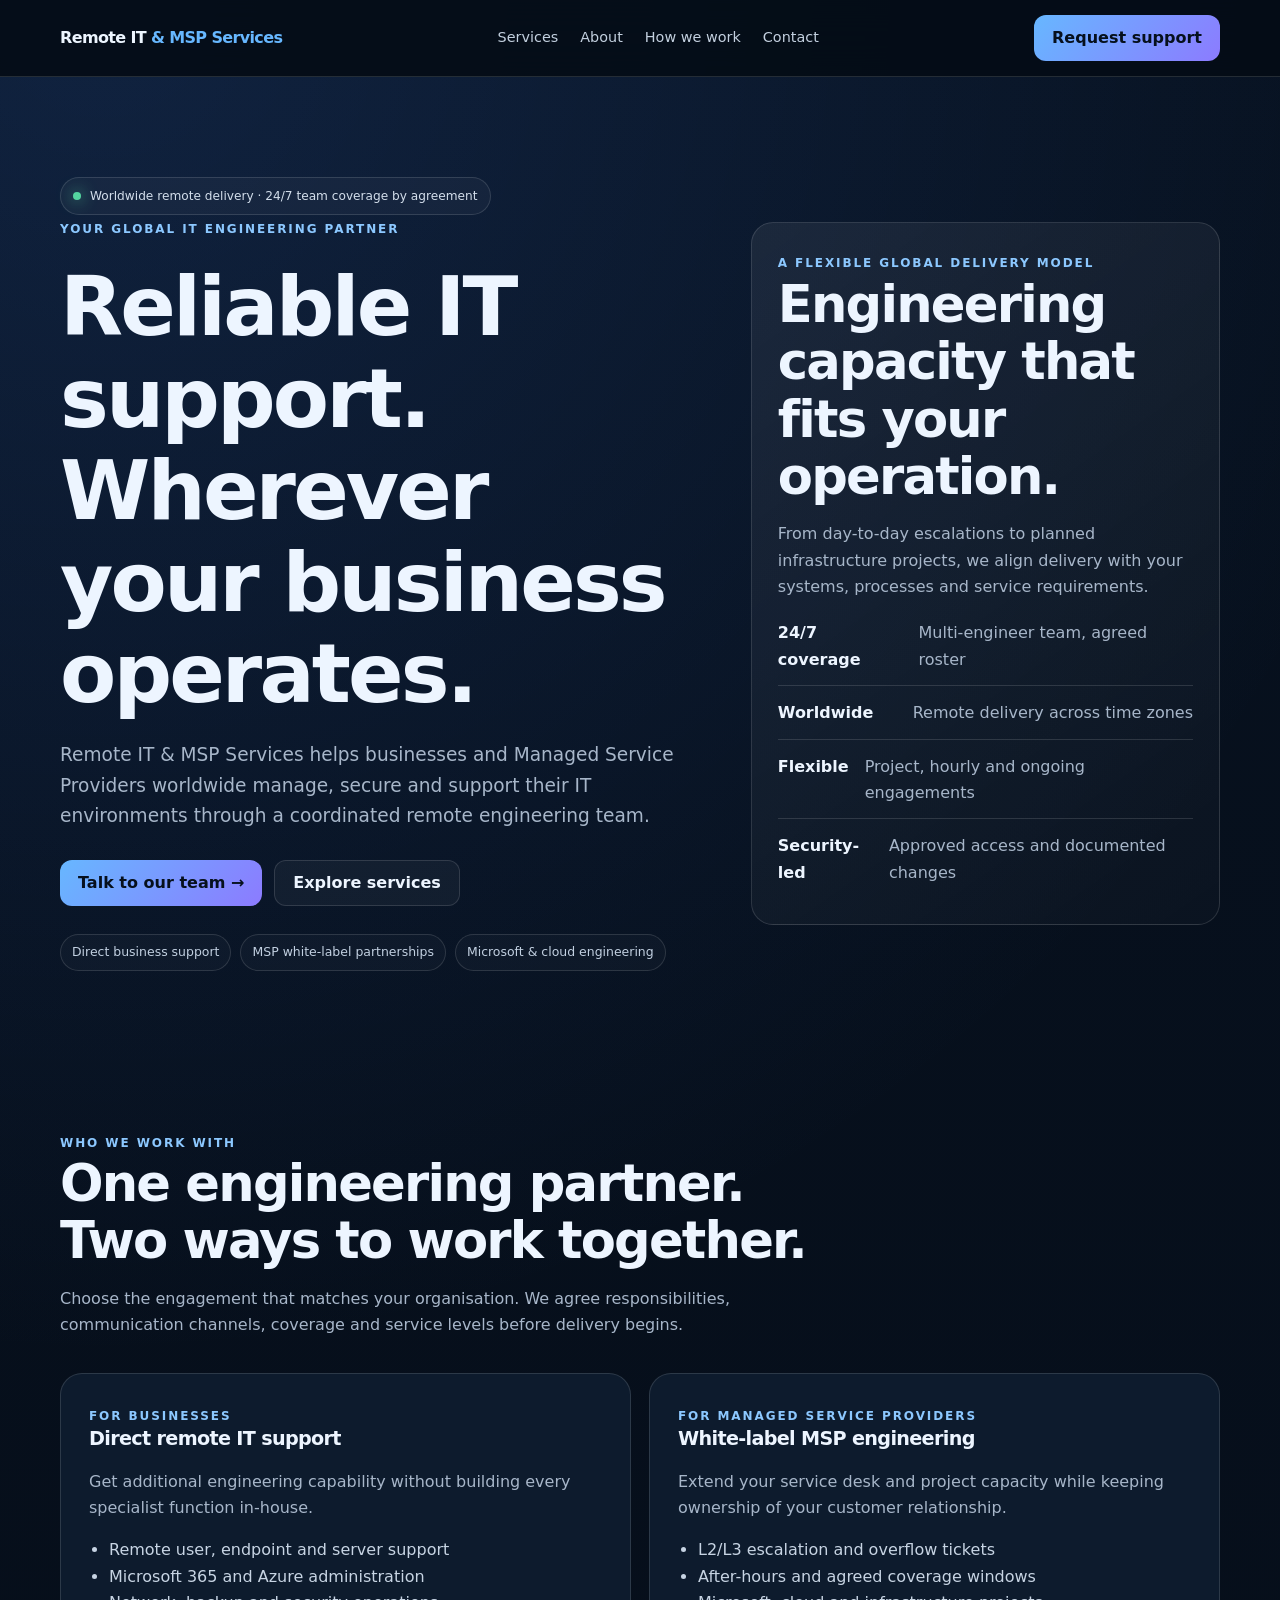
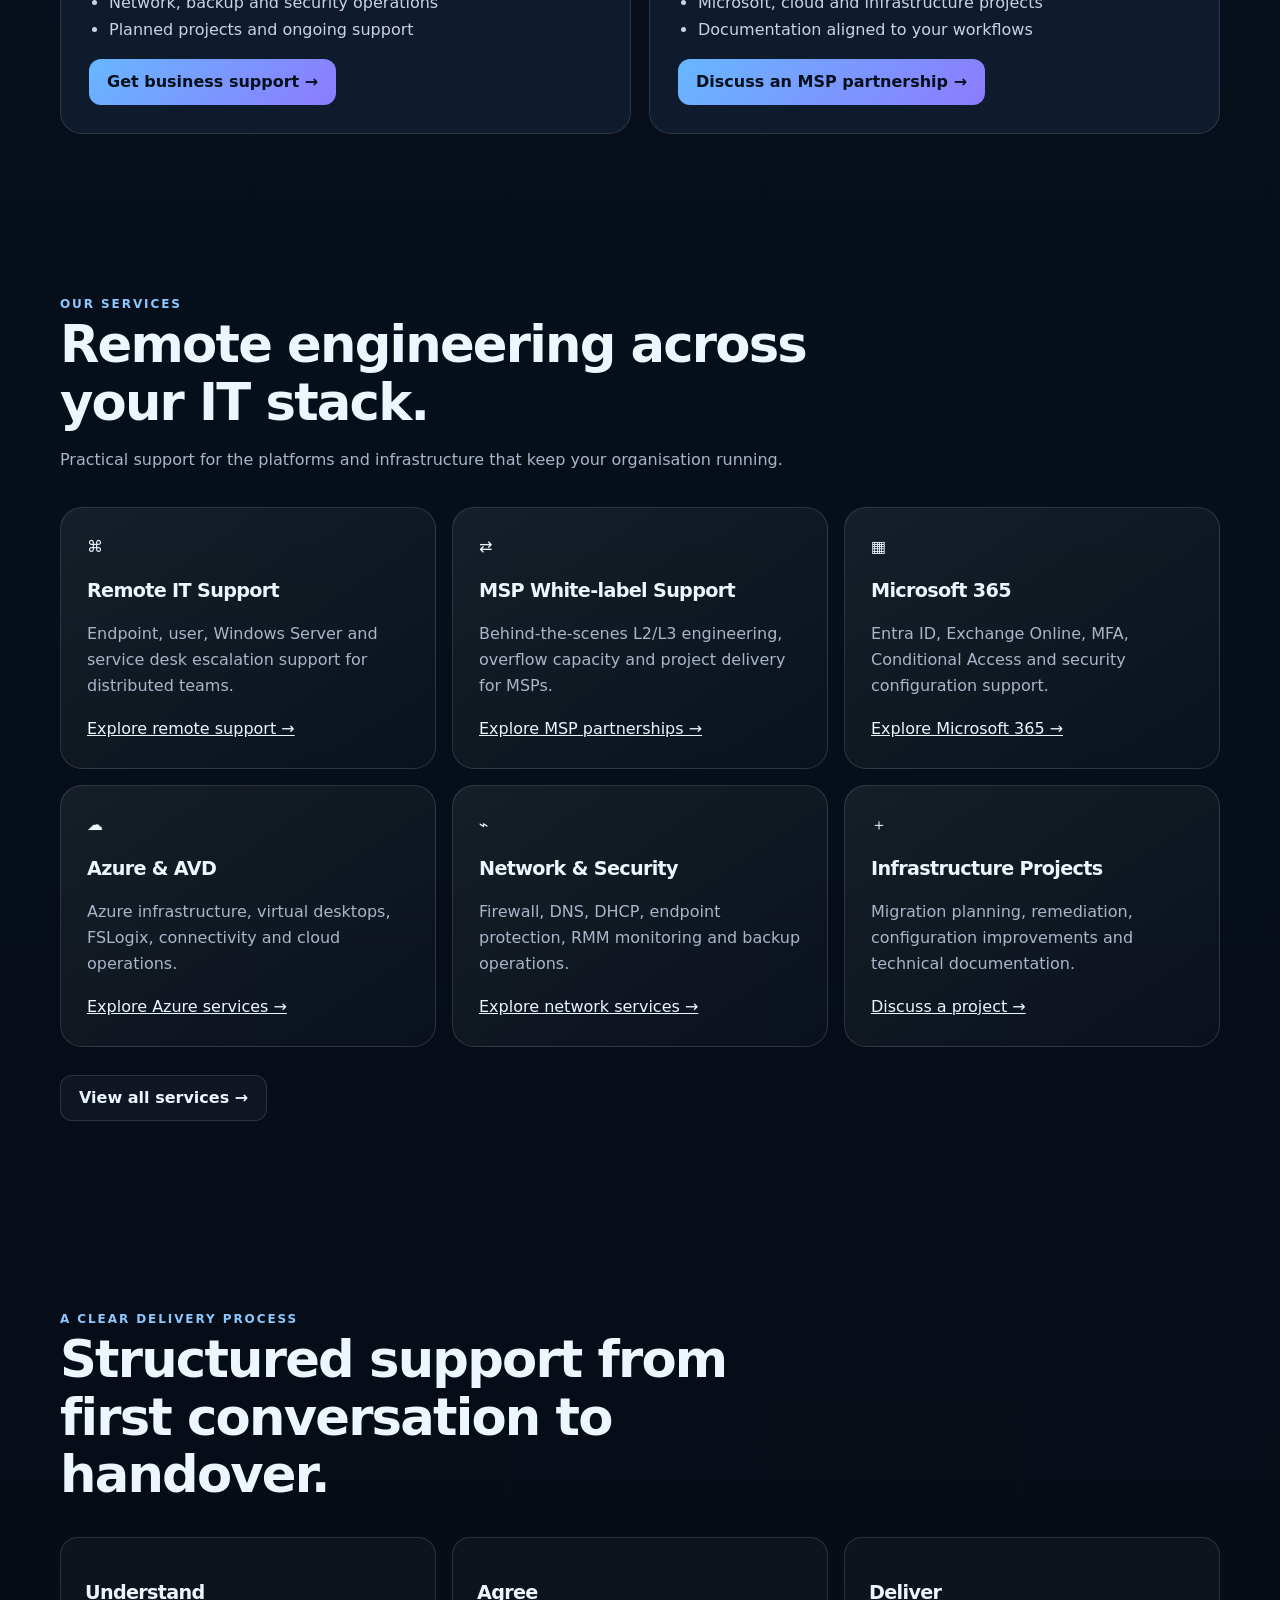
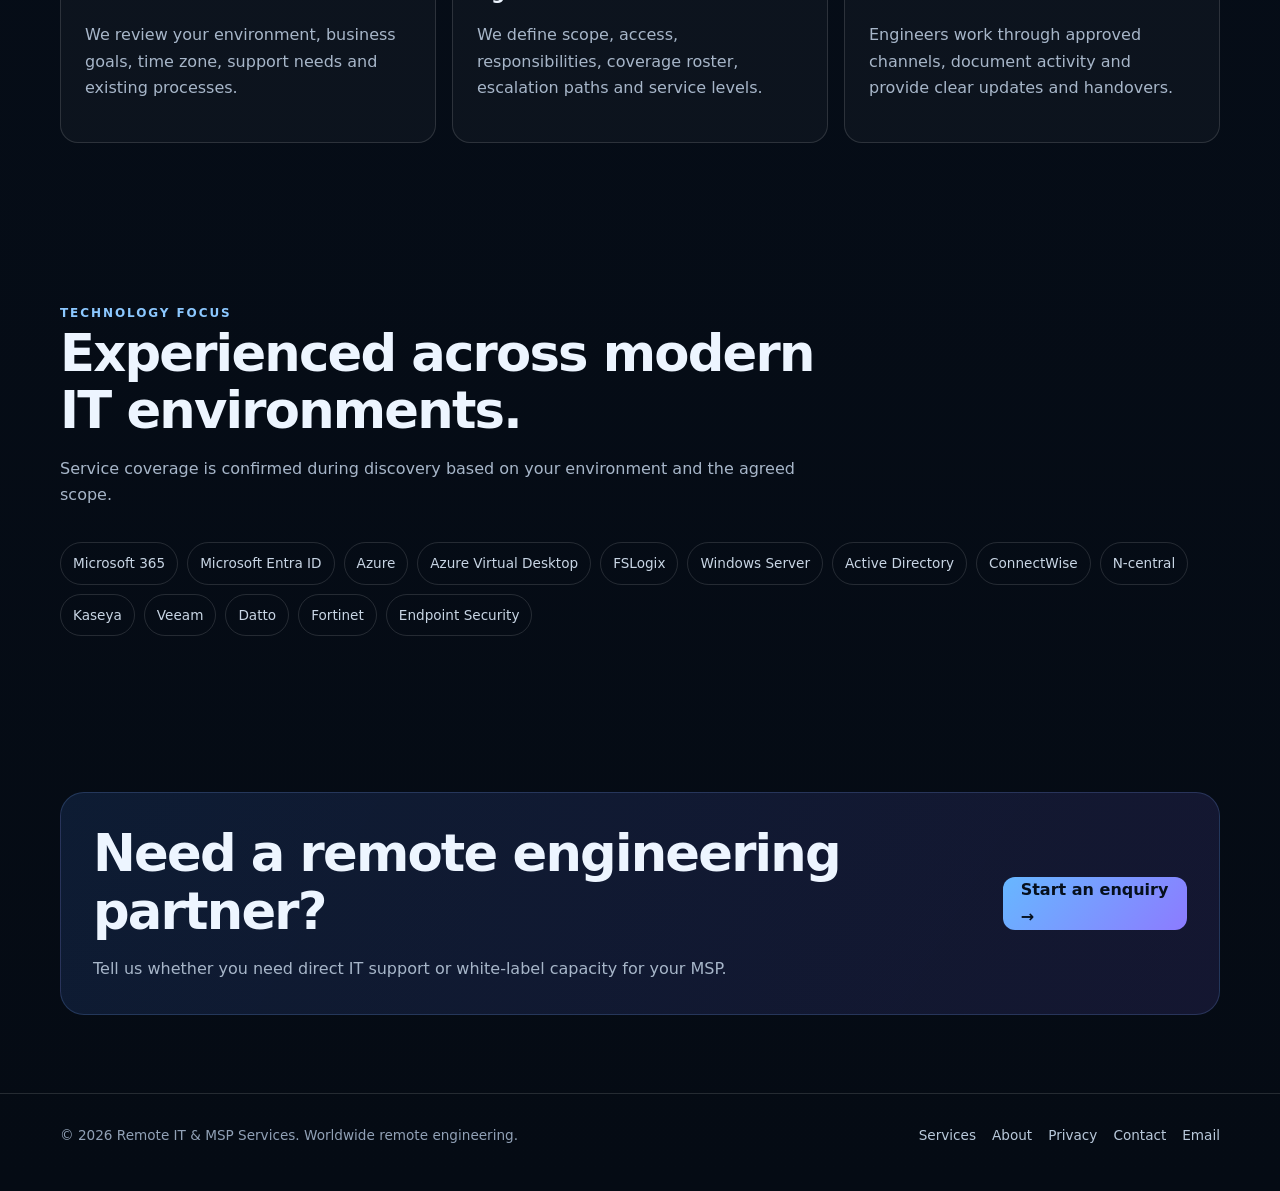
==== commit 34ccf413: "Reposition homepage for worldwide remote IT and MSP services" ====
--- a/index.html
+++ b/index.html
@@ -1,3035 +1,59 @@
-<!DOCTYPE html>
+<!doctype html>
 <html lang="en">
 <head>
-<meta charset="UTF-8">
-<meta name="viewport" content="width=device-width, initial-scale=1.0">
-<meta name="theme-color" content="#07101d">
-
-<title>Remote IT Engineer | Azure, Microsoft 365 & MSP Support | Abhishek Saini</title>
-
-<meta name="description" content="Remote IT infrastructure and cloud engineer supporting MSPs and businesses with Azure, AWS, Google Cloud, Microsoft 365, Windows Server, migrations, networking, security and RMM projects.">
-
-<meta name="author" content="Abhishek Saini">
-
-<link rel="canonical"
-href="https://abhisheksaini7171-lab.github.io/remote-it-msp-services/">
-
+<meta charset="utf-8">
+<meta name="viewport" content="width=device-width,initial-scale=1">
+<title>Worldwide Remote IT Support & MSP White-label Engineering | Remote IT & MSP Services</title>
+<meta name="description" content="Worldwide remote IT support and white-label MSP engineering. 24/7 team-based coverage for Microsoft 365, Azure, AVD, Windows Server, networking and infrastructure.">
+<meta name="keywords" content="worldwide remote IT support, MSP white label support, remote MSP engineer, Microsoft 365 support, Azure support, AVD support, L2 L3 IT support">
+<meta name="author" content="Remote IT & MSP Services">
+<meta name="robots" content="index,follow">
+<link rel="canonical" href="https://abhisheksaini7171-lab.github.io/remote-it-msp-services/">
 <meta property="og:type" content="website">
-<meta property="og:title" content="Remote IT Engineer | Azure, Microsoft 365 & MSP Support">
-<meta property="og:description" content="Remote IT infrastructure, cloud, MSP and migration support for businesses and technology teams.">
+<meta property="og:title" content="Worldwide Remote IT Support & MSP Engineering">
+<meta property="og:description" content="A remote engineering team for businesses and MSP partners worldwide.">
 <meta property="og:url" content="https://abhisheksaini7171-lab.github.io/remote-it-msp-services/">
-
-<style>
-
-:root{
-  --bg:#07101d;
-  --bg2:#0b1626;
-  --panel:rgba(255,255,255,.045);
-  --panel2:rgba(255,255,255,.075);
-  --text:#eef5ff;
-  --muted:#9eacc0;
-  --line:rgba(255,255,255,.10);
-  --accent:#62b4ff;
-  --accent2:#7169ff;
-  --green:#48d597;
-  --radius:22px;
-  --max:1160px;
-}
-
-*{
-  box-sizing:border-box;
-}
-
-html{
-  scroll-behavior:smooth;
-}
-
-body{
-  margin:0;
-  color:var(--text);
-  background:
-    radial-gradient(circle at 10% 0%,rgba(67,135,255,.15),transparent 28%),
-    radial-gradient(circle at 90% 10%,rgba(124,108,255,.12),transparent 25%),
-    linear-gradient(180deg,var(--bg),#050b14);
-  font-family:
-    Inter,
-    ui-sans-serif,
-    system-ui,
-    -apple-system,
-    BlinkMacSystemFont,
-    "Segoe UI",
-    sans-serif;
-  line-height:1.6;
-}
-
-a{
-  color:inherit;
-}
-
-img{
-  max-width:100%;
-}
-
-.container{
-  width:min(calc(100% - 36px),var(--max));
-  margin:auto;
-}
-
-.section{
-  padding:90px 0;
-  scroll-margin-top:80px;
-}
-
-.section-heading{
-  max-width:780px;
-  margin-bottom:40px;
-}
-
-.eyebrow{
-  display:inline-block;
-  margin-bottom:12px;
-  color:#7fbaff;
-  font-size:.72rem;
-  font-weight:900;
-  letter-spacing:.15em;
-}
-
-h1,h2,h3{
-  line-height:1.12;
-  margin-top:0;
-}
-
-h1{
-  font-size:clamp(2.8rem,7vw,5.8rem);
-  letter-spacing:-.055em;
-  margin-bottom:24px;
-}
-
-h2{
-  font-size:clamp(2rem,4vw,3.3rem);
-  letter-spacing:-.04em;
-  margin-bottom:16px;
-}
-
-h3{
-  font-size:1.2rem;
-}
-
-p{
-  color:var(--muted);
-}
-
-.lead{
-  max-width:720px;
-  font-size:clamp(1rem,2vw,1.2rem);
-}
-
-.small{
-  color:var(--muted);
-  font-size:.82rem;
-}
-
-/* NAVIGATION */
-
-.nav{
-  position:sticky;
-  top:0;
-  z-index:100;
-  border-bottom:1px solid rgba(255,255,255,.06);
-  background:rgba(5,11,20,.78);
-  backdrop-filter:blur(18px);
-}
-
-.nav-inner{
-  min-height:70px;
-  display:flex;
-  align-items:center;
-  justify-content:space-between;
-  gap:20px;
-}
-
-.brand{
-  text-decoration:none;
-  font-weight:900;
-  letter-spacing:-.035em;
-  white-space:nowrap;
-}
-
-.brand span{
-  color:#70b6ff;
-}
-
-.nav-links{
-  display:flex;
-  align-items:center;
-  gap:22px;
-}
-
-.nav-links a{
-  color:#b9c6d8;
-  font-size:.88rem;
-  text-decoration:none;
-}
-
-.nav-links a:hover{
-  color:white;
-}
-
-.nav-cta{
-  padding:10px 15px;
-  border:1px solid var(--line);
-  border-radius:12px;
-  color:white!important;
-}
-
-.mobile-menu{
-  display:none;
-  color:white;
-  text-decoration:none;
-  font-size:1.5rem;
-}
-
-/* HERO */
-
-.hero{
-  position:relative;
-  overflow:hidden;
-  padding:105px 0 85px;
-}
-
-.hero-grid{
-  display:grid;
-  grid-template-columns:1.2fr .8fr;
-  gap:60px;
-  align-items:center;
-}
-
-.kicker{
-  display:inline-flex;
-  align-items:center;
-  gap:9px;
-  padding:8px 12px;
-  border:1px solid var(--line);
-  border-radius:999px;
-  background:rgba(255,255,255,.035);
-  font-size:.72rem;
-  font-weight:900;
-  letter-spacing:.1em;
-}
-
-.dot{
-  width:8px;
-  height:8px;
-  border-radius:50%;
-  background:var(--green);
-  box-shadow:0 0 20px var(--green);
-}
-
-.hero-actions{
-  display:flex;
-  flex-wrap:wrap;
-  gap:12px;
-  margin:30px 0;
-}
-
-.btn{
-  display:inline-flex;
-  align-items:center;
-  justify-content:center;
-  min-height:48px;
-  padding:0 18px;
-  border-radius:13px;
-  border:1px solid var(--line);
-  text-decoration:none;
-  font-weight:800;
-  cursor:pointer;
-  transition:.25s ease;
-}
-
-.btn-primary{
-  color:white;
-  border-color:transparent;
-  background:linear-gradient(135deg,var(--accent),var(--accent2));
-}
-
-.btn-secondary{
-  background:rgba(255,255,255,.045);
-}
-
-.btn:hover{
-  transform:translateY(-2px);
-  box-shadow:0 12px 30px rgba(0,0,0,.2);
-}
-
-.proof-row{
-  display:flex;
-  flex-wrap:wrap;
-  gap:9px;
-  margin-top:24px;
-}
-
-.proof{
-  padding:8px 11px;
-  border:1px solid var(--line);
-  border-radius:999px;
-  background:rgba(255,255,255,.025);
-  color:#bdc9da;
-  font-size:.77rem;
-}
-
-/* HERO VISUAL */
-
-.hero-visual{
-  min-height:410px;
-  position:relative;
-  display:grid;
-  place-items:center;
-}
-
-.orb{
-  width:310px;
-  height:310px;
-  border-radius:50%;
-  background:
-    radial-gradient(circle at 35% 30%,rgba(116,194,255,.95),
-    rgba(81,91,255,.25) 34%,
-    transparent 65%),
-    radial-gradient(circle,rgba(81,135,255,.18),transparent 68%);
-  box-shadow:0 0 100px rgba(73,137,255,.18);
-  animation:float 6s ease-in-out infinite;
-}
-
-.orbit{
-  position:absolute;
-  border:1px solid rgba(100,170,255,.18);
-  border-radius:50%;
-}
-
-.orbit.one{
-  width:400px;
-  height:180px;
-  transform:rotate(-18deg);
-}
-
-.orbit.two{
-  width:440px;
-  height:230px;
-  transform:rotate(38deg);
-}
-
-.node{
-  position:absolute;
-  padding:12px 14px;
-  border:1px solid var(--line);
-  border-radius:15px;
-  background:rgba(7,16,29,.85);
-  backdrop-filter:blur(12px);
-  box-shadow:0 20px 50px rgba(0,0,0,.3);
-  font-size:.78rem;
-  font-weight:800;
-}
-
-.node.azure{
-  top:7%;
-  right:5%;
-}
-
-.node.m365{
-  bottom:9%;
-  left:3%;
-}
-
-.node.msp{
-  top:43%;
-  left:0;
-}
-
-.node.cloud{
-  bottom:4%;
-  right:3%;
-}
-
-/* METRICS */
-
-.metrics{
-  display:grid;
-  grid-template-columns:repeat(4,1fr);
-  gap:14px;
-}
-
-.metric{
-  padding:24px;
-  border:1px solid var(--line);
-  border-radius:20px;
-  background:var(--panel);
-  transition:.25s ease;
-}
-
-.metric:hover{
-  transform:translateY(-5px);
-  background:var(--panel2);
-}
-
-.metric strong{
-  display:block;
-  font-size:2rem;
-  letter-spacing:-.05em;
-}
-
-.metric span{
-  color:var(--muted);
-  font-size:.84rem;
-}
-
-/* CARDS */
-
-.cards{
-  display:grid;
-  grid-template-columns:repeat(2,1fr);
-  gap:18px;
-}
-
-.card{
-  padding:28px;
-  border:1px solid var(--line);
-  border-radius:var(--radius);
-  background:var(--panel);
-  transition:.25s ease;
-}
-
-.card:hover{
-  transform:translateY(-5px);
-  border-color:rgba(100,170,255,.28);
-}
-
-.card-icon{
-  margin-bottom:15px;
-  color:#82bdff;
-  font-size:1.4rem;
-  font-weight:900;
-}
-
-ul{
-  margin:15px 0 0;
-  padding-left:20px;
-}
-
-li{
-  margin:7px 0;
-  color:#c6d1df;
-}
-
-/* GRID SECTIONS */
-
-.project-grid,
-.engagement-grid,
-.audience-grid,
-.why-grid{
-  display:grid;
-  grid-template-columns:repeat(4,1fr);
-  gap:16px;
-}
-
-.project-card,
-.engagement-card,
-.audience-card,
-.why-card{
-  padding:24px;
-  border:1px solid var(--line);
-  border-radius:20px;
-  background:var(--panel);
-}
-
-.project-card strong,
-.engagement-card strong{
-  display:block;
-  margin-bottom:10px;
-}
-
-/* EXPERIENCE */
-
-.company-grid{
-  display:grid;
-  grid-template-columns:repeat(2,1fr);
-  gap:20px;
-}
-
-.company-card{
-  padding:26px;
-  border:1px solid var(--line);
-  border-radius:22px;
-  background:var(--panel);
-  transition:.25s ease;
-}
-
-.company-card:hover{
-  transform:translateY(-5px);
-  border-color:rgba(100,170,255,.28);
-}
-
-.company-logo-wrap{
-  height:88px;
-  display:flex;
-  align-items:center;
-  padding:15px 20px;
-  margin-bottom:20px;
-  border-radius:16px;
-  background:#f5f7fa;
-}
-
-.company-brand{
-  color:#14243b;
-  font-weight:950;
-  font-size:1.45rem;
-  letter-spacing:-.045em;
-}
-
-.company-brand .mark{
-  display:inline-grid;
-  width:38px;
-  height:38px;
-  margin-right:9px;
-  place-items:center;
-  border-radius:9px;
-  background:#14243b;
-  color:white;
-  font-size:1rem;
-  vertical-align:middle;
-}
-
-.company-brand small{
-  display:block;
-  margin-top:3px;
-  margin-left:48px;
-  color:#738094;
-  font-size:.55rem;
-  font-weight:800;
-  letter-spacing:.14em;
-  text-transform:uppercase;
-}
-
-.company-role{
-  color:#7fbaff;
-  font-size:.73rem;
-  font-weight:900;
-  letter-spacing:.08em;
-  text-transform:uppercase;
-}
-
-.company-link{
-  display:inline-block;
-  margin-top:15px;
-  color:#82bdff;
-  text-decoration:none;
-  font-size:.84rem;
-  font-weight:800;
-}
-
-.disclaimer{
-  max-width:850px;
-  margin:24px auto 0;
-  color:#748398;
-  font-size:.75rem;
-  text-align:center;
-}
-
-/* MIGRATION */
-
-.migration{
-  display:grid;
-  grid-template-columns:1fr auto 1fr auto 1fr;
-  gap:14px;
-  align-items:stretch;
-}
-
-.mig-node{
-  padding:28px;
-  border:1px solid var(--line);
-  border-radius:22px;
-  background:var(--panel);
-}
-
-.mig-node strong{
-  display:block;
-  margin-bottom:12px;
-}
-
-.arrow{
-  display:grid;
-  place-items:center;
-  color:#6fb7ff;
-  font-size:1.8rem;
-}
-
-/* NETWORK */
-
-.network{
-  display:grid;
-  grid-template-columns:repeat(4,1fr);
-  gap:12px;
-  margin:30px 0;
-}
-
-.network div{
-  padding:20px;
-  border:1px solid var(--line);
-  border-radius:18px;
-  background:var(--panel);
-  text-align:center;
-}
-
-.network strong{
-  display:block;
-  margin-bottom:6px;
-}
-
-/* STEPS */
-
-.steps{
-  display:grid;
-  grid-template-columns:repeat(3,1fr);
-  gap:18px;
-}
-
-.step{
-  padding:26px;
-  border:1px solid var(--line);
-  border-radius:22px;
-  background:var(--panel);
-}
-
-.step-number{
-  color:#74b8ff;
-  font-size:.75rem;
-  font-weight:900;
-  letter-spacing:.12em;
-}
-
-/* TECHNOLOGY */
-
-.tags{
-  display:flex;
-  flex-wrap:wrap;
-  gap:9px;
-}
-
-.tag{
-  padding:9px 12px;
-  border:1px solid var(--line);
-  border-radius:999px;
-  background:var(--panel);
-  color:#c5d1df;
-  font-size:.8rem;
-}
-
-/* CERTIFICATIONS */
-
-.certification-grid{
-  display:grid;
-  grid-template-columns:repeat(3,1fr);
-  gap:18px;
-}
-
-.cert-card{
-  overflow:hidden;
-  border:1px solid var(--line);
-  border-radius:22px;
-  background:var(--panel);
-  transition:.25s ease;
-}
-
-.cert-card:hover{
-  transform:translateY(-6px);
-}
-
-.cert-badge-area{
-  min-height:185px;
-  display:grid;
-  place-items:center;
-  background:
-    radial-gradient(circle,rgba(55,128,255,.22),transparent 68%);
-}
-
-.cert-badge{
-  width:128px;
-  height:128px;
-  display:flex;
-  flex-direction:column;
-  align-items:center;
-  justify-content:center;
-  border:3px solid #4d9dff;
-  border-radius:50%;
-  background:#0a1930;
-  text-align:center;
-  box-shadow:
-    0 0 0 7px rgba(77,157,255,.08),
-    0 18px 40px rgba(0,0,0,.25);
-}
-
-.cert-badge span{
-  font-size:.48rem;
-  font-weight:900;
-  letter-spacing:.08em;
-  opacity:.8;
-}
-
-.cert-badge strong{
-  margin:6px 0 2px;
-  font-size:1.4rem;
-}
-
-.cert-body{
-  padding:24px;
-}
-
-.cert-provider{
-  color:#7fbaff;
-  font-size:.65rem;
-  font-weight:900;
-  letter-spacing:.1em;
-}
-
-.cert-body h3{
-  margin:9px 0;
-  font-size:1.12rem;
-}
-
-.cert-link{
-  display:inline-block;
-  margin-top:8px;
-  color:#84c0ff;
-  text-decoration:none;
-  font-weight:800;
-}
-
-/* ABOUT */
-
-.about{
-  display:grid;
-  grid-template-columns:1.2fr .8fr;
-  gap:22px;
-}
-
-.about-card,
-.about-meta{
-  border:1px solid var(--line);
-  border-radius:24px;
-  background:var(--panel);
-}
-
-.about-card{
-  padding:30px;
-}
-
-.about-meta{
-  overflow:hidden;
-}
-
-.about-meta div{
-  padding:24px;
-  border-bottom:1px solid var(--line);
-}
-
-.about-meta div:last-child{
-  border-bottom:0;
-}
-
-.about-meta span{
-  display:block;
-  color:#728198;
-  font-size:.72rem;
-  font-weight:800;
-  letter-spacing:.1em;
-  text-transform:uppercase;
-}
-
-.about-meta strong{
-  display:block;
-  margin-top:7px;
-}
-
-/* CONTACT */
-
-.contact-wrap{
-  display:grid;
-  grid-template-columns:.75fr 1.25fr;
-  gap:22px;
-  align-items:start;
-}
-
-.contact-card,
-.form-card{
-  padding:30px;
-  border:1px solid var(--line);
-  border-radius:24px;
-  background:var(--panel);
-}
-
-.contact-list{
-  display:grid;
-  gap:12px;
-  margin-top:24px;
-}
-
-.contact-item{
-  display:block;
-  padding:14px;
-  border:1px solid var(--line);
-  border-radius:15px;
-  background:rgba(255,255,255,.025);
-  text-decoration:none;
-}
-
-.contact-item strong{
-  display:block;
-}
-
-.contact-item span{
-  color:var(--muted);
-  font-size:.83rem;
-}
-
-form{
-  display:grid;
-  gap:15px;
-}
-
-.form-row{
-  display:grid;
-  grid-template-columns:1fr 1fr;
-  gap:14px;
-}
-
-label{
-  color:#cbd7e6;
-  font-size:.78rem;
-  font-weight:800;
-}
-
-input,
-textarea,
-select{
-  width:100%;
-  margin-top:7px;
-  padding:13px 14px;
-  border:1px solid var(--line);
-  border-radius:12px;
-  outline:none;
-  background:#081321;
-  color:white;
-  font:inherit;
-}
-
-input:focus,
-textarea:focus,
-select:focus{
-  border-color:#559fff;
-  box-shadow:0 0 0 3px rgba(85,159,255,.1);
-}
-
-textarea{
-  min-height:130px;
-  resize:vertical;
-}
-
-.check-grid{
-  display:flex;
-  flex-wrap:wrap;
-  gap:9px;
-  margin-top:8px;
-}
-
-.check-option{
-  display:flex;
-  align-items:center;
-  gap:7px;
-  padding:8px 10px;
-  border:1px solid var(--line);
-  border-radius:999px;
-  background:rgba(255,255,255,.025);
-  color:#bac7d7;
-  font-size:.76rem;
-}
-
-.check-option input{
-  width:auto;
-  margin:0;
-}
-
-.form-note{
-  margin:0;
-  color:#758399;
-  font-size:.73rem;
-}
-
-/* FOOTER */
-
-footer{
-  padding:35px 0 55px;
-  border-top:1px solid var(--line);
-  color:#748398;
-  font-size:.8rem;
-}
-
-.footer-inner{
-  display:flex;
-  justify-content:space-between;
-  gap:20px;
-  flex-wrap:wrap;
-}
-
-/* ANIMATION */
-
-.reveal{
-  opacity:1;
-  transform:none;
-  transition:
-    opacity .7s ease,
-    transform .7s ease;
-}
-
-body.reveal-ready .reveal{
-  opacity:0;
-  transform:translateY(18px);
-}
-
-body.reveal-ready .reveal.visible{
-  opacity:1;
-  transform:none;
-}
-
-@keyframes float{
-  0%,100%{
-    transform:translateY(0);
-  }
-
-  50%{
-    transform:translateY(-16px);
-  }
-}
-
-/* TABLET */
-
-@media(max-width:980px){
-
-  .hero-grid,
-  .about,
-  .contact-wrap{
-    grid-template-columns:1fr;
-  }
-
-  .metrics{
-    grid-template-columns:repeat(2,1fr);
-  }
-
-  .project-grid,
-  .engagement-grid,
-  .audience-grid,
-  .why-grid{
-    grid-template-columns:repeat(2,1fr);
-  }
-
-  .certification-grid{
-    grid-template-columns:1fr;
-  }
-
-  .cert-card{
-    max-width:600px;
-    width:100%;
-    margin:auto;
-  }
-}
-
-/* MOBILE */
-
-@media(max-width:760px){
-
-  .container{
-    width:min(calc(100% - 28px),var(--max));
-  }
-
-  .section{
-    padding:70px 0;
-  }
-
-  .nav-links{
-    display:none;
-  }
-
-  .mobile-menu{
-    display:block;
-  }
-
-  .hero{
-    padding-top:70px;
-  }
-
-  h1{
-    font-size:clamp(2.5rem,13vw,4.2rem);
-  }
-
-  .metrics,
-  .cards,
-  .company-grid,
-  .project-grid,
-  .engagement-grid,
-  .audience-grid,
-  .why-grid,
-  .steps,
-  .network,
-  .migration{
-    grid-template-columns:1fr;
-  }
-
-  .hero-actions .btn{
-    width:100%;
-  }
-
-  .orb{
-    width:250px;
-    height:250px;
-  }
-
-  .orbit.one{
-    width:310px;
-    height:145px;
-  }
-
-  .orbit.two{
-    width:330px;
-    height:190px;
-  }
-
-  .node{
-    padding:9px 10px;
-    font-size:.68rem;
-  }
-
-  .node.azure{
-    right:0;
-  }
-
-  .node.msp{
-    left:0;
-  }
-
-  .arrow{
-    padding:2px;
-    transform:rotate(90deg);
-  }
-
-  .form-row{
-    grid-template-columns:1fr;
-  }
-
-  .company-logo-wrap{
-    height:82px;
-  }
-}
-
-/* REDUCED MOTION */
-
-@media(prefers-reduced-motion:reduce){
-
-  html{
-    scroll-behavior:auto;
-  }
-
-  *,
-  *::before,
-  *::after{
-    animation:none!important;
-    transition:none!important;
-  }
-
-  .reveal{
-    opacity:1!important;
-    transform:none!important;
-  }
-}
-
-</style>
+<meta name="theme-color" content="#07111f">
+<link rel="stylesheet" href="assets/css/site.css">
+<script type="application/ld+json">{"@context":"https://schema.org","@type":"ProfessionalService","name":"Remote IT & MSP Services","description":"Worldwide remote IT support and white-label MSP engineering services.","url":"https://abhisheksaini7171-lab.github.io/remote-it-msp-services/","email":"abhisheksaini7171@gmail.com","areaServed":"Worldwide","serviceType":["Remote IT Support","MSP White-label Engineering","Microsoft 365 Support","Azure and AVD Support","Network and Infrastructure Support"]}</script>
 </head>
-
 <body>
-
-<!-- NAVIGATION -->
-
-<nav class="nav">
-
-  <div class="container nav-inner">
-
-    <a class="brand" href="#top">
-      ◆ Remote IT <span>& MSP</span>
-    </a>
-
-    <div class="nav-links">
-      <a href="#services">Services</a>
-      <a href="#experience">Experience</a>
-      <a href="#certifications">Certifications</a>
-      <a href="#about">About</a>
-      <a class="nav-cta" href="#contact">Start a Project</a>
-    </div>
-
-    <a class="mobile-menu"
-       href="#contact"
-       aria-label="Start a project">
-       →
-    </a>
-
-  </div>
-
-</nav>
-
-
-<main id="top">
-
-
-<!-- HERO -->
-
-<section class="hero">
-
-  <div class="container hero-grid">
-
-    <div class="hero-copy reveal">
-
-      <div class="kicker">
-        <span class="dot"></span>
-        REMOTE IT • CLOUD • MSP SERVICES
-      </div>
-
-      <h1>
-        Your remote IT engineer for projects, support & infrastructure.
-      </h1>
-
-      <p class="lead">
-        Experienced remote infrastructure support for MSPs, businesses
-        and technology teams. I help with Azure, Microsoft 365,
-        Windows infrastructure, security, RMM and technical projects—
-        without the cost of another full-time engineer.
-      </p>
-
-      <div class="hero-actions">
-
-        <a class="btn btn-primary" href="#contact">
-          Discuss Your IT Project →
-        </a>
-
-        <a class="btn btn-secondary"
-           href="https://www.linkedin.com/in/abhisheksainiitguy/"
-           target="_blank"
-           rel="noopener noreferrer">
-          View LinkedIn ↗
-        </a>
-
-      </div>
-
-      <div class="proof-row">
-
-        <span class="proof">
-          ✓ Azure • AWS • Google Cloud
-        </span>
-
-        <span class="proof">
-          ✓ Microsoft 365
-        </span>
-
-        <span class="proof">
-          ✓ MSP / RMM experience
-        </span>
-
-        <span class="proof">
-          ✓ Remote project delivery
-        </span>
-
-        <span class="proof">
-          ✓ L2/L3 infrastructure support
-        </span>
-
-      </div>
-
-    </div>
-
-
-    <div class="hero-visual reveal" aria-hidden="true">
-
-      <div class="orbit one"></div>
-      <div class="orbit two"></div>
-      <div class="orb"></div>
-
-      <div class="node azure">
-        Azure / AVD
-      </div>
-
-      <div class="node m365">
-        Microsoft 365
-      </div>
-
-      <div class="node msp">
-        MSP / RMM
-      </div>
-
-      <div class="node cloud">
-        AWS • Google Cloud
-      </div>
-
-    </div>
-
-  </div>
-
+<header class="site-header"><div class="container nav">
+<a class="brand" href="index.html">Remote IT <span>& MSP Services</span></a>
+<nav class="nav-links" aria-label="Main navigation"><a href="services/">Services</a><a href="about.html">About</a><a href="#how-we-work">How we work</a><a href="contact.html">Contact</a></nav>
+<a class="nav-cta" href="contact.html">Request support</a><button class="menu-toggle" aria-label="Toggle navigation" aria-expanded="false">☰</button>
+</div></header>
+<main>
+<section class="hero"><div class="container hero-grid">
+<div><span class="availability"><i></i> Worldwide remote delivery · 24/7 team coverage by agreement</span><span class="eyebrow">Your global IT engineering partner</span>
+<h1>Reliable IT support. Wherever your business operates.</h1>
+<p class="lead">Remote IT & MSP Services helps businesses and Managed Service Providers worldwide manage, secure and support their IT environments through a coordinated remote engineering team.</p>
+<div class="actions"><a class="button primary" href="contact.html">Talk to our team →</a><a class="button secondary" href="services/">Explore services</a></div>
+<div class="proof"><span>Direct business support</span><span>MSP white-label partnerships</span><span>Microsoft & cloud engineering</span></div>
+</div>
+<aside class="hero-panel"><span class="eyebrow">A flexible global delivery model</span><h2>Engineering capacity that fits your operation.</h2><p class="muted">From day-to-day escalations to planned infrastructure projects, we align delivery with your systems, processes and service requirements.</p>
+<div class="coverage-list"><div class="coverage-row"><strong>24/7 coverage</strong><span>Multi-engineer team, agreed roster</span></div><div class="coverage-row"><strong>Worldwide</strong><span>Remote delivery across time zones</span></div><div class="coverage-row"><strong>Flexible</strong><span>Project, hourly and ongoing engagements</span></div><div class="coverage-row"><strong>Security-led</strong><span>Approved access and documented changes</span></div></div>
+</aside>
+</div></section>
+<section class="section container"><div class="section-head"><span class="eyebrow">Who we work with</span><h2>One engineering partner. Two ways to work together.</h2><p>Choose the engagement that matches your organisation. We agree responsibilities, communication channels, coverage and service levels before delivery begins.</p></div>
+<div class="split"><article class="audience"><span class="eyebrow">For businesses</span><h3>Direct remote IT support</h3><p class="muted">Get additional engineering capability without building every specialist function in-house.</p><ul><li>Remote user, endpoint and server support</li><li>Microsoft 365 and Azure administration</li><li>Network, backup and security operations</li><li>Planned projects and ongoing support</li></ul><a class="button primary" href="contact.html?customer=Direct%20business">Get business support →</a></article>
+<article class="audience"><span class="eyebrow">For managed service providers</span><h3>White-label MSP engineering</h3><p class="muted">Extend your service desk and project capacity while keeping ownership of your customer relationship.</p><ul><li>L2/L3 escalation and overflow tickets</li><li>After-hours and agreed coverage windows</li><li>Microsoft, cloud and infrastructure projects</li><li>Documentation aligned to your workflows</li></ul><a class="button primary" href="contact.html?customer=MSP%20partner">Discuss an MSP partnership →</a></article></div>
 </section>
-
-
-<!-- EXPERIENCE SCALE -->
-
-<section class="section">
-
-  <div class="container">
-
-    <div class="section-heading reveal">
-
-      <span class="eyebrow">
-        EXPERIENCE AT SCALE
-      </span>
-
-      <h2>
-        Infrastructure experience across complex environments.
-      </h2>
-
-      <p>
-        Approximate technology scale encountered across professional
-        roles and client environments.
-      </p>
-
-    </div>
-
-
-    <div class="metrics">
-
-      <div class="metric reveal">
-        <strong>150+</strong>
-        <span>Projects completed</span>
-      </div>
-
-      <div class="metric reveal">
-        <strong>10,000+</strong>
-        <span>Workstations supported</span>
-      </div>
-
-      <div class="metric reveal">
-        <strong>1,500+</strong>
-        <span>Servers supported</span>
-      </div>
-
-      <div class="metric reveal">
-        <strong>1,000+</strong>
-        <span>Firewalls supported</span>
-      </div>
-
-      <div class="metric reveal">
-        <strong>2,000+</strong>
-        <span>Network switches</span>
-      </div>
-
-      <div class="metric reveal">
-        <strong>2,500+</strong>
-        <span>Wireless access points</span>
-      </div>
-
-      <div class="metric reveal">
-        <strong>2,000+</strong>
-        <span>POS systems</span>
-      </div>
-
-    </div>
-
-
-    <p class="small" style="margin-top:18px">
-
-      These figures represent approximate technology scale encountered
-      across professional roles and client environments. They are not
-      presented as company-level or personally owned metrics.
-
-    </p>
-
-  </div>
-
+<section class="section container"><div class="section-head"><span class="eyebrow">Our services</span><h2>Remote engineering across your IT stack.</h2><p>Practical support for the platforms and infrastructure that keep your organisation running.</p></div>
+<div class="grid"><article class="card"><div class="icon">⌘</div><h3>Remote IT Support</h3><p>Endpoint, user, Windows Server and service desk escalation support for distributed teams.</p><a href="services/remote-it-support.html">Explore remote support →</a></article>
+<article class="card"><div class="icon">⇄</div><h3>MSP White-label Support</h3><p>Behind-the-scenes L2/L3 engineering, overflow capacity and project delivery for MSPs.</p><a href="services/msp-white-label-support.html">Explore MSP partnerships →</a></article>
+<article class="card"><div class="icon">▦</div><h3>Microsoft 365</h3><p>Entra ID, Exchange Online, MFA, Conditional Access and security configuration support.</p><a href="services/microsoft-365.html">Explore Microsoft 365 →</a></article>
+<article class="card"><div class="icon">☁</div><h3>Azure & AVD</h3><p>Azure infrastructure, virtual desktops, FSLogix, connectivity and cloud operations.</p><a href="services/azure-cloud.html">Explore Azure services →</a></article>
+<article class="card"><div class="icon">⌁</div><h3>Network & Security</h3><p>Firewall, DNS, DHCP, endpoint protection, RMM monitoring and backup operations.</p><a href="services/network-security.html">Explore network services →</a></article>
+<article class="card"><div class="icon">＋</div><h3>Infrastructure Projects</h3><p>Migration planning, remediation, configuration improvements and technical documentation.</p><a href="contact.html?service=Infrastructure%20project">Discuss a project →</a></article></div>
+<div class="actions"><a class="button secondary" href="services/">View all services →</a></div>
 </section>
-
-
-<!-- SERVICES -->
-
-<section class="section" id="services">
-
-  <div class="container">
-
-    <div class="section-heading reveal">
-
-      <span class="eyebrow">
-        SERVICES
-      </span>
-
-      <h2>
-        Practical remote IT engineering support.
-      </h2>
-
-      <p>
-        Technical support for cloud, Microsoft 365, infrastructure,
-        migrations, MSP operations and security.
-      </p>
-
-    </div>
-
-
-    <div class="cards">
-
-
-      <article class="card reveal">
-
-        <div class="card-icon">
-          ☁
-        </div>
-
-        <h3>
-          Cloud Infrastructure
-        </h3>
-
-        <p>
-          Administration and troubleshooting across modern cloud
-          environments.
-        </p>
-
-        <ul>
-          <li>Microsoft Azure</li>
-          <li>AWS</li>
-          <li>Google Cloud</li>
-          <li>Azure VMs, networking & AVD</li>
-        </ul>
-
-      </article>
-
-
-      <article class="card reveal">
-
-        <div class="card-icon">
-          ◈
-        </div>
-
-        <h3>
-          Microsoft 365
-        </h3>
-
-        <p>
-          Administration and security work across Microsoft 365
-          and Entra ID environments.
-        </p>
-
-        <ul>
-          <li>Entra ID & MFA</li>
-          <li>Conditional Access</li>
-          <li>Exchange Online</li>
-          <li>Mail flow & administration</li>
-        </ul>
-
-      </article>
-
-
-      <article class="card reveal">
-
-        <div class="card-icon">
-          ⇄
-        </div>
-
-        <h3>
-          Cloud & Email Migrations
-        </h3>
-
-        <p>
-          Migration assistance for servers, email, domains and
-          cloud infrastructure.
-        </p>
-
-        <ul>
-          <li>On-premises → cloud</li>
-          <li>Email / mailbox migrations</li>
-          <li>DNS and cutover support</li>
-          <li>Post-migration troubleshooting</li>
-        </ul>
-
-      </article>
-
-
-      <article class="card reveal">
-
-        <div class="card-icon">
-          ⌘
-        </div>
-
-        <h3>
-          Windows Infrastructure
-        </h3>
-
-        <p>
-          Hands-on administration for Windows Server and core
-          infrastructure components.
-        </p>
-
-        <ul>
-          <li>AD / GPO / DNS / DHCP</li>
-          <li>VMware / Hyper-V</li>
-          <li>DFS / WDS / MDT</li>
-        </ul>
-
-      </article>
-
-
-      <article class="card reveal">
-
-        <div class="card-icon">
-          ◇
-        </div>
-
-        <h3>
-          MSP & RMM Support
-        </h3>
-
-        <p>
-          Remote L2/L3 engineering capacity for MSP teams and
-          client environments.
-        </p>
-
-        <ul>
-          <li>ConnectWise / N-central</li>
-          <li>Monitoring & remediation</li>
-          <li>Escalation & documentation</li>
-        </ul>
-
-      </article>
-
-
-      <article class="card reveal">
-
-        <div class="card-icon">
-          ◉
-        </div>
-
-        <h3>
-          Security & Backup
-        </h3>
-
-        <p>
-          Practical support for endpoint security, backup,
-          email security and recovery operations.
-        </p>
-
-        <ul>
-          <li>Defender / SentinelOne</li>
-          <li>Veeam / Datto / Acronis</li>
-          <li>Backup & DR checks</li>
-        </ul>
-
-      </article>
-
-
-      <article class="card reveal">
-
-        <div class="card-icon">
-          @
-        </div>
-
-        <h3>
-          Domains, DNS & Email
-        </h3>
-
-        <p>
-          Domain and DNS support for websites, email and cloud
-          services.
-        </p>
-
-        <ul>
-          <li>Domain setup</li>
-          <li>DNS records</li>
-          <li>SPF / DKIM / DMARC</li>
-        </ul>
-
-      </article>
-
-
-      <article class="card reveal">
-
-        <div class="card-icon">
-          POS
-        </div>
-
-        <h3>
-          POS & Retail Technology
-        </h3>
-
-        <p>
-          Experience supporting POS environments across retail,
-          F&B and hospitality technology.
-        </p>
-
-        <ul>
-          <li>POS terminals & peripherals</li>
-          <li>Receipt printers</li>
-          <li>Barcode devices</li>
-          <li>Network & endpoint troubleshooting</li>
-        </ul>
-
-      </article>
-
-
-    </div>
-
-  </div>
-
+<section class="section container" id="how-we-work"><div class="section-head"><span class="eyebrow">A clear delivery process</span><h2>Structured support from first conversation to handover.</h2></div>
+<div class="steps"><article class="step"><h3>Understand</h3><p class="muted">We review your environment, business goals, time zone, support needs and existing processes.</p></article><article class="step"><h3>Agree</h3><p class="muted">We define scope, access, responsibilities, coverage roster, escalation paths and service levels.</p></article><article class="step"><h3>Deliver</h3><p class="muted">Engineers work through approved channels, document activity and provide clear updates and handovers.</p></article></div>
 </section>
-
-
-<!-- PROJECT TYPES -->
-
-<section class="section">
-
-  <div class="container">
-
-    <div class="section-heading reveal">
-
-      <span class="eyebrow">
-        GOOD FIT FOR
-      </span>
-
-      <h2>
-        Projects I can help move forward.
-      </h2>
-
-    </div>
-
-
-    <div class="project-grid">
-
-      <div class="project-card reveal">
-        <strong>✓ Azure / Cloud Projects</strong>
-        <p>
-          Infrastructure, networking, VMs, AVD and troubleshooting.
-        </p>
-      </div>
-
-      <div class="project-card reveal">
-        <strong>✓ Microsoft 365</strong>
-        <p>
-          Identity, mail flow, security and administration.
-        </p>
-      </div>
-
-      <div class="project-card reveal">
-        <strong>✓ Migrations</strong>
-        <p>
-          Email, domains, DNS, servers and cloud modernization.
-        </p>
-      </div>
-
-      <div class="project-card reveal">
-        <strong>✓ MSP Overflow</strong>
-        <p>
-          Remote engineering capacity for technical backlogs
-          and escalations.
-        </p>
-      </div>
-
-    </div>
-
-  </div>
-
-</section>
-
-
-<!-- EXPERIENCE -->
-
-<section class="section" id="experience">
-
-  <div class="container">
-
-    <div class="section-heading reveal">
-
-      <span class="eyebrow">
-        PROFESSIONAL EXPERIENCE
-      </span>
-
-      <h2>
-        Organizations & IT environments I've worked with.
-      </h2>
-
-      <p>
-        Experience across MSP, cloud, infrastructure and POS
-        technology environments.
-      </p>
-
-    </div>
-
-
-    <div class="company-grid">
-
-
-      <!-- POS SOLUTIONS -->
-
-      <article class="company-card reveal">
-
-        <div class="company-logo-wrap">
-
-          <div class="company-brand">
-
-            <span class="mark">
-              POS
-            </span>
-
-            POS Solutions
-
-            <small>
-              Retail & Hospitality Technology
-            </small>
-
-          </div>
-
-        </div>
-
-
-        <h3>
-          POS Solutions
-        </h3>
-
-        <span class="company-role">
-          POS & Retail Technology
-        </span>
-
-        <ul>
-          <li>POS terminals & receipt printers</li>
-          <li>Barcode scanners & mobility devices</li>
-          <li>Retail, F&B & hospitality technology</li>
-          <li>POS hardware/software troubleshooting</li>
-        </ul>
-
-        <a class="company-link"
-           href="https://www.pos-india.com/"
-           target="_blank"
-           rel="noopener noreferrer">
-
-          Company website ↗
-
-        </a>
-
-      </article>
-
-
-      <!-- RVS -->
-
-      <article class="company-card reveal">
-
-        <div class="company-logo-wrap">
-
-          <div class="company-brand">
-
-            <span class="mark">
-              RVS
-            </span>
-
-            RVS iGlobal
-
-            <small>
-              White Label IT Services
-            </small>
-
-          </div>
-
-        </div>
-
-
-        <h3>
-          RVS iGlobal
-        </h3>
-
-        <span class="company-role">
-          MSP • NOC • Cloud Support
-        </span>
-
-        <ul>
-          <li>24x7 NOC / managed support</li>
-          <li>Server & workstation support</li>
-          <li>Azure / Microsoft 365 environments</li>
-          <li>Monitoring & technical escalation</li>
-        </ul>
-
-        <a class="company-link"
-           href="https://www.rvsiglobal.co.uk/"
-           target="_blank"
-           rel="noopener noreferrer">
-
-          Company website ↗
-
-        </a>
-
-      </article>
-
-
-      <!-- TECHPIO -->
-
-      <article class="company-card reveal">
-
-        <div class="company-logo-wrap">
-
-          <div class="company-brand">
-
-            <span class="mark">
-              TP
-            </span>
-
-            TechPIO
-
-            <small>
-              MSP Operations
-            </small>
-
-          </div>
-
-        </div>
-
-
-        <h3>
-          TechPIO Services
-        </h3>
-
-        <span class="company-role">
-          RMM • NOC • Backup • MSP
-        </span>
-
-        <ul>
-          <li>RMM & 24x7 NOC operations</li>
-          <li>Backup management</li>
-          <li>Microsoft 365 & Azure support</li>
-          <li>PowerShell / automation & patching</li>
-        </ul>
-
-        <a class="company-link"
-           href="https://techpio.com/"
-           target="_blank"
-           rel="noopener noreferrer">
-
-          Company website ↗
-
-        </a>
-
-      </article>
-
-
-      <!-- NEXT7 -->
-
-      <article class="company-card reveal">
-
-        <div class="company-logo-wrap">
-
-          <div class="company-brand">
-
-            <span class="mark">
-              7
-            </span>
-
-            Next7 IT
-
-            <small>
-              Managed IT & Projects
-            </small>
-
-          </div>
-
-        </div>
-
-
-        <h3>
-          Next7 IT
-        </h3>
-
-        <span class="company-role">
-          Managed IT • Projects • Security
-        </span>
-
-        <ul>
-          <li>Managed IT & help desk</li>
-          <li>Proactive monitoring & maintenance</li>
-          <li>Security & infrastructure projects</li>
-          <li>Technical consulting & project delivery</li>
-        </ul>
-
-        <a class="company-link"
-           href="https://www.next7it.com/"
-           target="_blank"
-           rel="noopener noreferrer">
-
-          Company website ↗
-
-        </a>
-
-      </article>
-
-
-    </div>
-
-
-    <p class="disclaimer">
-
-      Company names and brand-style identifiers are used solely
-      to identify organizations where I have professional
-      experience and do not imply endorsement, partnership
-      or affiliation.
-
-    </p>
-
-  </div>
-
-</section>
-
-
-<!-- ENGAGEMENT -->
-
-<section class="section">
-
-  <div class="container">
-
-    <div class="section-heading reveal">
-
-      <span class="eyebrow">
-        ENGAGEMENT OPTIONS
-      </span>
-
-      <h2>
-        Flexible support when you need extra capacity.
-      </h2>
-
-      <p>
-        Choose the engagement that fits the work—from a one-off
-        technical task to ongoing remote engineering support.
-      </p>
-
-    </div>
-
-
-    <div class="engagement-grid">
-
-      <div class="engagement-card reveal">
-
-        <strong>
-          01 · Fixed-Scope Project
-        </strong>
-
-        <p>
-          Defined technical task with clear scope and handover
-          documentation.
-        </p>
-
-      </div>
-
-
-      <div class="engagement-card reveal">
-
-        <strong>
-          02 · Hourly Technical Support
-        </strong>
-
-        <p>
-          Experienced engineering support for troubleshooting,
-          administration or backlog work.
-        </p>
-
-      </div>
-
-
-      <div class="engagement-card reveal">
-
-        <strong>
-          03 · MSP Overflow
-        </strong>
-
-        <p>
-          Remote L2/L3 engineering capacity without another
-          full-time employee.
-        </p>
-
-      </div>
-
-
-      <div class="engagement-card reveal">
-
-        <strong>
-          04 · Ongoing Support
-        </strong>
-
-        <p>
-          Recurring remote support for cloud, infrastructure
-          or operational work.
-        </p>
-
-      </div>
-
-    </div>
-
-  </div>
-
-</section>
-
-
-<!-- MIGRATION -->
-
-<section class="section">
-
-  <div class="container">
-
-    <div class="section-heading reveal">
-
-      <span class="eyebrow">
-        MIGRATIONS & MODERNIZATION
-      </span>
-
-      <h2>
-        Move the right workloads to the right cloud.
-      </h2>
-
-      <p>
-        Migration support covering email, domains, DNS, servers
-        and cloud infrastructure—with practical cutover and
-        post-migration support.
-      </p>
-
-    </div>
-
-
-    <div class="migration">
-
-      <div class="mig-node reveal">
-
-        <strong>
-          ON-PREM
-        </strong>
-
-        <p>
-          Servers<br>
-          AD / DNS<br>
-          File Services
-        </p>
-
-      </div>
-
-
-      <div class="arrow">
-        →
-      </div>
-
-
-      <div class="mig-node reveal">
-
-        <strong>
-          CLOUD
-        </strong>
-
-        <p>
-          Azure<br>
-          AWS<br>
-          Google Cloud
-        </p>
-
-      </div>
-
-
-      <div class="arrow">
-        →
-      </div>
-
-
-      <div class="mig-node reveal">
-
-        <strong>
-          BUSINESS
-        </strong>
-
-        <p>
-          Microsoft 365<br>
-          Email<br>
-          Domains / DNS
-        </p>
-
-      </div>
-
-    </div>
-
-  </div>
-
-</section>
-
-
-<!-- NETWORK -->
-
-<section class="section">
-
-  <div class="container">
-
-    <div class="section-heading reveal">
-
-      <span class="eyebrow">
-        NETWORK • SECURITY • POS
-      </span>
-
-      <h2>
-        Infrastructure that reaches the physical edge.
-      </h2>
-
-      <p>
-        Experience across firewalls, switches, wireless access
-        points, endpoints and POS environments—not just cloud consoles.
-      </p>
-
-    </div>
-
-
-    <div class="network">
-
-      <div class="reveal">
-        <strong>Internet</strong>
-        <span class="small">Connectivity</span>
-      </div>
-
-      <div class="reveal">
-        <strong>Firewall</strong>
-        <span class="small">Security</span>
-      </div>
-
-      <div class="reveal">
-        <strong>Switching</strong>
-        <span class="small">LAN</span>
-      </div>
-
-      <div class="reveal">
-        <strong>Wi-Fi</strong>
-        <span class="small">Wireless</span>
-      </div>
-
-    </div>
-
-
-    <div class="metrics">
-
-      <div class="metric reveal">
-        <strong>10K+</strong>
-        <span>Workstations</span>
-      </div>
-
-      <div class="metric reveal">
-        <strong>1.5K+</strong>
-        <span>Servers</span>
-      </div>
-
-      <div class="metric reveal">
-        <strong>2.5K+</strong>
-        <span>WAPs</span>
-      </div>
-
-      <div class="metric reveal">
-        <strong>2K+</strong>
-        <span>POS</span>
-      </div>
-
-    </div>
-
-  </div>
-
-</section>
-
-
-<!-- DELIVERY -->
-
-<section class="section">
-
-  <div class="container">
-
-    <div class="section-heading reveal">
-
-      <span class="eyebrow">
-        PROJECT DELIVERY
-      </span>
-
-      <h2>
-        From technical backlog to completed project.
-      </h2>
-
-      <p>
-        Ideal for MSPs, small businesses and technology providers
-        that need remote engineering capacity without adding
-        a full-time position.
-      </p>
-
-    </div>
-
-
-    <div class="steps">
-
-      <div class="step reveal">
-
-        <span class="step-number">
-          01 · SCOPE
-        </span>
-
-        <h3>
-          Define the outcome
-        </h3>
-
-        <p>
-          Share the environment, technical requirement,
-          access constraints and desired outcome.
-        </p>
-
-      </div>
-
-
-      <div class="step reveal">
-
-        <span class="step-number">
-          02 · EXECUTE
-        </span>
-
-        <h3>
-          Complete the work
-        </h3>
-
-        <p>
-          Work is delivered remotely with clear communication,
-          troubleshooting and change tracking.
-        </p>
-
-      </div>
-
-
-      <div class="step reveal">
-
-        <span class="step-number">
-          03 · DOCUMENT
-        </span>
-
-        <h3>
-          Hand over cleanly
-        </h3>
-
-        <p>
-          Receive practical notes covering what changed,
-          what was resolved and what your team should monitor.
-        </p>
-
-      </div>
-
-    </div>
-
-  </div>
-
-</section>
-
-
-<!-- WHO I HELP -->
-
-<section class="section">
-
-  <div class="container">
-
-    <div class="section-heading reveal">
-
-      <span class="eyebrow">
-        WHO I HELP
-      </span>
-
-      <h2>
-        Remote engineering capacity for teams that need it.
-      </h2>
-
-    </div>
-
-
-    <div class="audience-grid">
-
-      <div class="audience-card reveal">
-
-        <strong>
-          MSPs
-        </strong>
-
-        <p>
-          Additional engineering capacity, L2/L3 escalation
-          support and help clearing technical backlogs.
-        </p>
-
-      </div>
-
-
-      <div class="audience-card reveal">
-
-        <strong>
-          Small & Medium Businesses
-        </strong>
-
-        <p>
-          Experienced infrastructure support without the
-          overhead of another full-time engineer.
-        </p>
-
-      </div>
-
-
-      <div class="audience-card reveal">
-
-        <strong>
-          Technology Teams
-        </strong>
-
-        <p>
-          Remote infrastructure expertise for implementations,
-          migrations, troubleshooting and technical projects.
-        </p>
-
-      </div>
-
-
-      <div class="audience-card reveal">
-
-        <strong>
-          IT Providers
-        </strong>
-
-        <p>
-          Project execution and specialist capacity that can
-          plug into existing delivery workflows.
-        </p>
-
-      </div>
-
-    </div>
-
-  </div>
-
-</section>
-
-
-<!-- TECHNOLOGY -->
-
-<section class="section">
-
-  <div class="container">
-
-    <div class="section-heading reveal">
-
-      <span class="eyebrow">
-        TECHNOLOGY
-      </span>
-
-      <h2>
-        Tools I work around.
-      </h2>
-
-    </div>
-
-
-    <div class="tags reveal">
-
-      <span class="tag">Microsoft Azure</span>
-      <span class="tag">AWS</span>
-      <span class="tag">Google Cloud</span>
-      <span class="tag">Azure Virtual Desktop</span>
-      <span class="tag">Microsoft 365</span>
-      <span class="tag">Entra ID</span>
-      <span class="tag">Defender</span>
-      <span class="tag">Exchange Online</span>
-      <span class="tag">Windows Server</span>
-      <span class="tag">Active Directory</span>
-      <span class="tag">PowerShell</span>
-      <span class="tag">VMware</span>
-      <span class="tag">Hyper-V</span>
-      <span class="tag">ConnectWise</span>
-      <span class="tag">N-central</span>
-      <span class="tag">Kaseya</span>
-      <span class="tag">Datto</span>
-      <span class="tag">Veeam</span>
-      <span class="tag">Acronis</span>
-      <span class="tag">FortiGate</span>
-      <span class="tag">SentinelOne</span>
-      <span class="tag">ThreatLocker</span>
-      <span class="tag">Huntress</span>
-      <span class="tag">IT Glue</span>
-      <span class="tag">DNS / Domain Management</span>
-      <span class="tag">SPF / DKIM / DMARC</span>
-
-    </div>
-
-  </div>
-
-</section>
-
-
-<!-- CERTIFICATIONS -->
-
-<section class="section" id="certifications">
-
-  <div class="container">
-
-    <div class="section-heading reveal">
-
-      <span class="eyebrow">
-        MICROSOFT CERTIFICATIONS
-      </span>
-
-      <h2>
-        Validated cloud & infrastructure credentials.
-      </h2>
-
-      <p>
-        Verified credentials covering Azure administration,
-        Azure Virtual Desktop and foundational cloud concepts.
-      </p>
-
-    </div>
-
-
-    <div class="certification-grid">
-
-
-      <article class="cert-card reveal">
-
-        <div class="cert-badge-area">
-
-          <div class="cert-badge">
-
-            <span>
-              MICROSOFT CERTIFIED
-            </span>
-
-            <strong>
-              AZ-104
-            </strong>
-
-            <span>
-              ASSOCIATE
-            </span>
-
-          </div>
-
-        </div>
-
-
-        <div class="cert-body">
-
-          <span class="cert-provider">
-            MICROSOFT CERTIFIED
-          </span>
-
-          <h3>
-            Azure Administrator Associate
-          </h3>
-
-          <p>
-            Microsoft Certified: Azure Administrator Associate
-          </p>
-
-          <a class="cert-link"
-             href="https://learn.microsoft.com/en-in/users/abhisheksaini-6914/credentials/a04fc2a64547bf34"
-             target="_blank"
-             rel="noopener noreferrer">
-
-            Verify Credential →
-
-          </a>
-
-        </div>
-
-      </article>
-
-
-      <article class="cert-card reveal">
-
-        <div class="cert-badge-area">
-
-          <div class="cert-badge">
-
-            <span>
-              MICROSOFT CERTIFIED
-            </span>
-
-            <strong>
-              AZ-140
-            </strong>
-
-            <span>
-              SPECIALTY
-            </span>
-
-          </div>
-
-        </div>
-
-
-        <div class="cert-body">
-
-          <span class="cert-provider">
-            MICROSOFT CERTIFIED
-          </span>
-
-          <h3>
-            Azure Virtual Desktop Specialty
-          </h3>
-
-          <p>
-            Microsoft Certified: Azure Virtual Desktop Specialty
-          </p>
-
-          <a class="cert-link"
-             href="https://learn.microsoft.com/en-in/users/abhisheksaini-6914/credentials/8c0c6b91a9ef4804"
-             target="_blank"
-             rel="noopener noreferrer">
-
-            Verify Credential →
-
-          </a>
-
-        </div>
-
-      </article>
-
-
-      <article class="cert-card reveal">
-
-        <div class="cert-badge-area">
-
-          <div class="cert-badge">
-
-            <span>
-              MICROSOFT CERTIFIED
-            </span>
-
-            <strong>
-              AZ-900
-            </strong>
-
-            <span>
-              FUNDAMENTALS
-            </span>
-
-          </div>
-
-        </div>
-
-
-        <div class="cert-body">
-
-          <span class="cert-provider">
-            MICROSOFT CERTIFIED
-          </span>
-
-          <h3>
-            Azure Fundamentals
-          </h3>
-
-          <p>
-            Microsoft Certified: Azure Fundamentals
-          </p>
-
-          <a class="cert-link"
-             href="https://www.credly.com/badges/92f81d9b-626c-4b27-b17d-5aa721fc60cb/linked_in_profile"
-             target="_blank"
-             rel="noopener noreferrer">
-
-            Verify Badge →
-
-          </a>
-
-        </div>
-
-      </article>
-
-
-    </div>
-
-  </div>
-
-</section>
-
-
-<!-- ABOUT -->
-
-<section class="section" id="about">
-
-  <div class="container">
-
-    <div class="about">
-
-
-      <div class="about-card reveal">
-
-        <span class="eyebrow">
-          ABOUT
-        </span>
-
-        <h2>
-          Remote Professional Services Engineer.
-        </h2>
-
-        <p>
-          I'm Abhishek Saini, an IT infrastructure and cloud
-          professional focused on practical administration,
-          troubleshooting and project delivery for businesses
-          and MSPs.
-        </p>
-
-        <p>
-          My experience spans Microsoft Azure, AWS, Google Cloud,
-          Azure Virtual Desktop, Microsoft 365, Entra ID,
-          Windows Server, virtualization, networking,
-          domains/DNS, email migrations, security, backup
-          and MSP/RMM environments.
-        </p>
-
-        <p>
-          I work remotely with distributed teams and client
-          environments, helping turn technical requirements
-          and backlogs into completed, documented outcomes.
-        </p>
-
-        <a class="btn btn-secondary"
-           href="https://www.linkedin.com/in/abhisheksainiitguy/"
-           target="_blank"
-           rel="noopener noreferrer">
-
-          Connect on LinkedIn ↗
-
-        </a>
-
-      </div>
-
-
-      <div class="about-meta reveal">
-
-        <div>
-
-          <span>
-            Focus
-          </span>
-
-          <strong>
-            Cloud • MSP • Infrastructure
-          </strong>
-
-        </div>
-
-
-        <div>
-
-          <span>
-            Engagement
-          </span>
-
-          <strong>
-            Remote • Project • Ongoing
-          </strong>
-
-        </div>
-
-
-        <div>
-
-          <span>
-            Availability
-          </span>
-
-          <strong>
-            Remote Projects & MSP Overflow
-          </strong>
-
-        </div>
-
-
-        <div>
-
-          <span>
-            Certifications
-          </span>
-
-          <strong>
-            AZ-900 • AZ-104 • AZ-140
-          </strong>
-
-        </div>
-
-      </div>
-
-    </div>
-
-  </div>
-
-</section>
-
-
-<!-- CONTACT -->
-
-<section class="section" id="contact">
-
-  <div class="container">
-
-    <div class="section-heading reveal">
-
-      <span class="eyebrow">
-        START A CONVERSATION
-      </span>
-
-      <h2>
-        Have an IT project you need to get done?
-      </h2>
-
-      <p>
-        Tell me what you're trying to accomplish, what environment
-        you're working with and where you're stuck. I'll review
-        the requirement and let you know how I can help.
-      </p>
-
-    </div>
-
-
-    <div class="contact-wrap">
-
-
-      <div class="contact-card reveal">
-
-        <h3>
-          Let's discuss the requirement.
-        </h3>
-
-        <p>
-          Whether you're an MSP looking for overflow engineering
-          capacity, a business planning a migration, or a
-          technology team working through a technical backlog,
-          send the requirement and expected outcome.
-        </p>
-
-
-        <div class="contact-list">
-
-          <a class="contact-item"
-             href="mailto:abhisheksaini7171@gmail.com">
-
-            <strong>
-              Email
-            </strong>
-
-            <span>
-              abhisheksaini7171@gmail.com
-            </span>
-
-          </a>
-
-
-          <a class="contact-item"
-             href="https://www.linkedin.com/in/abhisheksainiitguy/"
-             target="_blank"
-             rel="noopener noreferrer">
-
-            <strong>
-              LinkedIn
-            </strong>
-
-            <span>
-              linkedin.com/in/abhisheksainiitguy
-            </span>
-
-          </a>
-
-        </div>
-
-
-        <p class="small" style="margin-top:22px">
-
-          <strong style="color:#dce7f5;">
-            Found me through Reddit?
-          </strong>
-
-          Tell me the subreddit or post where you found this
-          service and briefly describe your IT requirement.
-
-        </p>
-
-      </div>
-
-
-      <div class="form-card reveal">
-
-        <form
-          action="https://formsubmit.co/abhisheksaini7171@gmail.com"
-          method="POST">
-
-
-          <input
-            type="hidden"
-            name="_subject"
-            value="New IT Project Inquiry — Remote IT & MSP Services">
-
-
-          <input
-            type="hidden"
-            name="_template"
-            value="table">
-
-
-          <input
-            type="hidden"
-            name="_captcha"
-            value="true">
-
-
-          <input
-            type="hidden"
-            name="_next"
-            value="https://abhisheksaini7171-lab.github.io/remote-it-msp-services/?submitted=true">
-
-
-          <div class="form-row">
-
-            <label>
-
-              Name *
-
-              <input
-                type="text"
-                name="name"
-                autocomplete="name"
-                required>
-
-            </label>
-
-
-            <label>
-
-              Company / MSP
-
-              <input
-                type="text"
-                name="company"
-                autocomplete="organization">
-
-            </label>
-
-          </div>
-
-
-          <div class="form-row">
-
-            <label>
-
-              Email *
-
-              <input
-                type="email"
-                name="email"
-                autocomplete="email"
-                required>
-
-            </label>
-
-
-            <label>
-
-              Preferred engagement
-
-              <select name="engagement">
-
-                <option value="">
-                  Select one
-                </option>
-
-                <option>
-                  Fixed-Scope Project
-                </option>
-
-                <option>
-                  Hourly Technical Support
-                </option>
-
-                <option>
-                  MSP Overflow
-                </option>
-
-                <option>
-                  Ongoing Support
-                </option>
-
-              </select>
-
-            </label>
-
-          </div>
-
-
-          <div>
-
-            <label>
-              Environment / Services
-            </label>
-
-
-            <div class="check-grid">
-
-              <label class="check-option">
-                <input
-                  type="checkbox"
-                  name="services[]"
-                  value="Azure">
-                Azure
-              </label>
-
-
-              <label class="check-option">
-                <input
-                  type="checkbox"
-                  name="services[]"
-                  value="Microsoft 365">
-                Microsoft 365
-              </label>
-
-
-              <label class="check-option">
-                <input
-                  type="checkbox"
-                  name="services[]"
-                  value="AWS">
-                AWS
-              </label>
-
-
-              <label class="check-option">
-                <input
-                  type="checkbox"
-                  name="services[]"
-                  value="Google Cloud">
-                Google Cloud
-              </label>
-
-
-              <label class="check-option">
-                <input
-                  type="checkbox"
-                  name="services[]"
-                  value="Windows">
-                Windows
-              </label>
-
-
-              <label class="check-option">
-                <input
-                  type="checkbox"
-                  name="services[]"
-                  value="Networking">
-                Networking
-              </label>
-
-
-              <label class="check-option">
-                <input
-                  type="checkbox"
-                  name="services[]"
-                  value="MSP / RMM">
-                MSP / RMM
-              </label>
-
-
-              <label class="check-option">
-                <input
-                  type="checkbox"
-                  name="services[]"
-                  value="Migration">
-                Migration
-              </label>
-
-
-              <label class="check-option">
-                <input
-                  type="checkbox"
-                  name="services[]"
-                  value="Security">
-                Security
-              </label>
-
-            </div>
-
-          </div>
-
-
-          <label>
-
-            What do you need help with? *
-
-            <textarea
-              name="message"
-              required
-              placeholder="Describe the project, environment, current issue and desired outcome."></textarea>
-
-          </label>
-
-
-          <label>
-
-            How did you find me?
-
-            <input
-              type="text"
-              name="source"
-              placeholder="Reddit, LinkedIn, referral, OneUp, Google, etc.">
-
-          </label>
-
-
-          <button
-            class="btn btn-primary"
-            type="submit">
-
-            Send Project Requirement →
-
-          </button>
-
-
-          <p class="form-note">
-
-            This static GitHub Pages site uses FormSubmit
-            to deliver form submissions to the email above.
-            Avoid sending passwords, credentials, API keys
-            or sensitive infrastructure secrets through this form.
-
-          </p>
-
-
-        </form>
-
-      </div>
-
-    </div>
-
-  </div>
-
-</section>
-
-
+<section class="section container"><div class="section-head"><span class="eyebrow">Technology focus</span><h2>Experienced across modern IT environments.</h2><p>Service coverage is confirmed during discovery based on your environment and the agreed scope.</p></div><div class="tags"><span class="tag">Microsoft 365</span><span class="tag">Microsoft Entra ID</span><span class="tag">Azure</span><span class="tag">Azure Virtual Desktop</span><span class="tag">FSLogix</span><span class="tag">Windows Server</span><span class="tag">Active Directory</span><span class="tag">ConnectWise</span><span class="tag">N-central</span><span class="tag">Kaseya</span><span class="tag">Veeam</span><span class="tag">Datto</span><span class="tag">Fortinet</span><span class="tag">Endpoint Security</span></div></section>
+<section class="section container"><div class="band"><div><h2>Need a remote engineering partner?</h2><p>Tell us whether you need direct IT support or white-label capacity for your MSP.</p></div><a class="button primary" href="contact.html">Start an enquiry →</a></div></section>
 </main>
-
-
-<!-- FOOTER -->
-
-<footer>
-
-  <div class="container footer-inner">
-
-    <div>
-      © 2026 Remote IT & MSP Services — Abhishek Saini
-    </div>
-
-    <div>
-      Remote support • Cloud • Migrations • Infrastructure
-    </div>
-
-  </div>
-
-</footer>
-
-
-<script>
-
-document.addEventListener("DOMContentLoaded",function(){
-
-  document.body.classList.add("reveal-ready");
-
-  const items=document.querySelectorAll(".reveal");
-
-
-  if("IntersectionObserver" in window){
-
-    const observer=new IntersectionObserver(
-
-      entries=>{
-
-        entries.forEach(entry=>{
-
-          if(entry.isIntersecting){
-
-            entry.target.classList.add("visible");
-
-            observer.unobserve(entry.target);
-
-          }
-
-        });
-
-      },
-
-      {
-        threshold:.12
-      }
-
-    );
-
-
-    items.forEach(el=>observer.observe(el));
-
-  }else{
-
-    items.forEach(el=>{
-      el.classList.add("visible");
-    });
-
-  }
-
-
-  document
-    .querySelectorAll('a[href^="#"]')
-    .forEach(link=>{
-
-      link.addEventListener("click",function(event){
-
-        const target=document.querySelector(
-          this.getAttribute("href")
-        );
-
-        if(target){
-
-          event.preventDefault();
-
-          target.scrollIntoView({
-            behavior:"smooth",
-            block:"start"
-          });
-
-        }
-
-      });
-
-    });
-
-
-  const params=
-    new URLSearchParams(window.location.search);
-
-
-  if(params.get("submitted")==="true"){
-
-    alert(
-      "Thank you. Your project requirement has been submitted."
-    );
-
-    window.history.replaceState(
-      {},
-      document.title,
-      window.location.pathname
-    );
-
-  }
-
-});
-
-</script>
-
-</body>
-</html>
+<footer class="site-footer"><div class="container footer-row"><span>© 2026 Remote IT & MSP Services. Worldwide remote engineering.</span><div class="footer-links"><a href="services/">Services</a><a href="about.html">About</a><a href="privacy.html">Privacy</a><a href="contact.html">Contact</a><a href="mailto:abhisheksaini7171@gmail.com">Email</a></div></div></footer>
+<script src="assets/js/site.js"></script>
+</body></html>
--- a/assets/css/site.css
+++ b/assets/css/site.css
@@ -0,0 +1 @@
+:root{--bg:#07111f;--panel:#0d1b2d;--text:#edf5ff;--muted:#a7b6c9;--line:rgba(255,255,255,.13);--blue:#67b7ff;--violet:#8c7bff;--green:#54d6a0;--max:1160px}*{box-sizing:border-box}html{scroll-behavior:smooth}body{margin:0;background:radial-gradient(circle at 8% 0%,rgba(69,136,255,.15),transparent 30%),linear-gradient(180deg,#07111f,#050b14);color:var(--text);font:16px/1.65 Inter,system-ui,-apple-system,"Segoe UI",sans-serif}a{color:inherit}.container{width:min(calc(100% - 36px),var(--max));margin:auto}.site-header{position:sticky;top:0;z-index:20;background:rgba(5,12,22,.92);backdrop-filter:blur(18px);border-bottom:1px solid var(--line)}.nav{min-height:76px;display:flex;align-items:center;justify-content:space-between;gap:24px}.brand{text-decoration:none;font-weight:900;letter-spacing:-.04em}.brand span{color:var(--blue)}.nav-links{display:flex;align-items:center;gap:22px}.nav-links a{text-decoration:none;color:#c3d0df;font-size:.9rem}.nav-links a:hover{color:#fff}.nav-cta,.button{display:inline-flex;align-items:center;justify-content:center;min-height:46px;padding:0 18px;border-radius:12px;text-decoration:none;font-weight:800;border:1px solid var(--line);cursor:pointer}.nav-cta,.button.primary{background:linear-gradient(130deg,var(--blue),var(--violet));color:#06101d;border:0}.button.secondary{background:rgba(255,255,255,.04);color:var(--text)}.menu-toggle{display:none;background:none;border:1px solid var(--line);color:white;border-radius:10px;padding:8px 12px;font-size:1.2rem}.hero{padding:100px 0 80px}.hero-grid{display:grid;grid-template-columns:1.15fr .85fr;gap:56px;align-items:center}.eyebrow{display:inline-block;color:#8cc8ff;font-size:.75rem;font-weight:900;letter-spacing:.16em;text-transform:uppercase}.availability{display:inline-flex;align-items:center;gap:9px;border:1px solid var(--line);background:rgba(255,255,255,.035);padding:8px 12px;border-radius:999px;font-size:.76rem;color:#d3deeb}.availability i{width:8px;height:8px;border-radius:50%;background:var(--green);box-shadow:0 0 16px var(--green)}h1,h2,h3{line-height:1.12;letter-spacing:-.035em}h1{font-size:clamp(2.8rem,6.4vw,5.4rem);margin:20px 0}h2{font-size:clamp(2rem,4vw,3.2rem);margin:0 0 16px}h3{font-size:1.2rem}.lead{font-size:1.16rem;max-width:720px;color:var(--muted)}.actions{display:flex;gap:12px;flex-wrap:wrap;margin:28px 0}.proof{display:flex;flex-wrap:wrap;gap:9px}.proof span,.pill{border:1px solid var(--line);border-radius:999px;padding:7px 11px;color:#c2d0e1;font-size:.78rem;background:rgba(255,255,255,.025)}.hero-panel,.card,.info-panel,.form-panel{border:1px solid var(--line);border-radius:22px;background:linear-gradient(145deg,rgba(255,255,255,.065),rgba(255,255,255,.02));padding:26px}.hero-panel{position:relative;overflow:hidden}.coverage-list{display:grid;gap:14px;margin-top:20px}.coverage-row{display:flex;justify-content:space-between;gap:16px;border-bottom:1px solid var(--line);padding-bottom:12px}.coverage-row:last-child{border:0}.coverage-row span{color:var(--muted)}.section{padding:78px 0;scroll-margin-top:85px}.section-head{max-width:760px;margin-bottom:34px}.section-head p,.muted{color:var(--muted)}.grid{display:grid;grid-template-columns:repeat(3,1fr);gap:16px}.grid.two{grid-template-columns:repeat(2,1fr)}.card{transition:transform .2s,border-color .2s}.card:hover{transform:translateY(-4px);border-color:rgba(103,183,255,.45)}.card p{color:var(--muted)}.card ul{padding-left:20px;color:#c7d4e3}.card li{margin:7px 0}.split{display:grid;grid-template-columns:1fr 1fr;gap:18px}.audience{background:var(--panel);border:1px solid var(--line);border-radius:22px;padding:28px}.audience h3{margin-top:0}.audience ul{color:#c7d4e3;padding-left:20px}.steps{display:grid;grid-template-columns:repeat(3,1fr);gap:16px}.step{border:1px solid var(--line);border-radius:18px;padding:24px;background:rgba(255,255,255,.03)}.band{background:linear-gradient(120deg,rgba(71,141,255,.13),rgba(132,108,255,.12));border:1px solid rgba(125,169,255,.2);border-radius:24px;padding:32px;display:flex;justify-content:space-between;align-items:center;gap:24px}.band p{color:var(--muted);margin-bottom:0}.tags{display:flex;flex-wrap:wrap;gap:9px}.tag{padding:9px 12px;border:1px solid var(--line);border-radius:999px;color:#c8d5e4;font-size:.85rem}.page-hero{padding:76px 0 42px}.page-hero h1{font-size:clamp(2.6rem,5.4vw,4.5rem);max-width:900px}.breadcrumbs{font-size:.82rem;color:var(--muted);margin-bottom:18px}.breadcrumbs a{color:#9acbff}.contact-layout{display:grid;grid-template-columns:.8fr 1.2fr;gap:20px;align-items:start}.form-grid{display:grid;grid-template-columns:1fr 1fr;gap:14px}.field{display:grid;gap:6px}.field.full{grid-column:1/-1}label{font-size:.83rem;font-weight:750;color:#d4dfed}input,select,textarea{width:100%;background:#071321;color:white;border:1px solid var(--line);border-radius:11px;padding:13px;font:inherit}textarea{min-height:130px;resize:vertical}.checks{display:flex;flex-wrap:wrap;gap:9px}.checks label{display:flex;align-items:center;gap:7px;padding:8px 10px;border:1px solid var(--line);border-radius:999px;font-size:.78rem;font-weight:500}.checks input{width:auto}.note{font-size:.78rem;color:#8fa0b5}.site-footer{border-top:1px solid var(--line);padding:30px 0 44px;color:#91a1b6;font-size:.85rem}.footer-row{display:flex;justify-content:space-between;gap:18px;flex-wrap:wrap}.footer-links{display:flex;gap:16px;flex-wrap:wrap}.footer-links a{color:#b9c9db;text-decoration:none}.notice{padding:14px 16px;border:1px solid rgba(84,214,160,.3);border-radius:12px;background:rgba(84,214,160,.07);color:#c9f5e2}.legal{max-width:850px}.legal h2{font-size:1.5rem;margin-top:34px}.legal p,.legal li{color:var(--muted)}@media(max-width:850px){.hero-grid,.contact-layout{grid-template-columns:1fr}.grid{grid-template-columns:repeat(2,1fr)}.steps{grid-template-columns:1fr}.nav-links{display:none;position:absolute;top:76px;left:0;right:0;background:#081321;padding:18px 22px 24px;border-bottom:1px solid var(--line);flex-direction:column;align-items:flex-start}.nav-links.open{display:flex}.menu-toggle{display:block}.band{align-items:flex-start;flex-direction:column}}@media(max-width:600px){.container{width:min(calc(100% - 28px),var(--max))}.hero{padding:70px 0 55px}.section{padding:58px 0}.grid,.grid.two,.split,.form-grid{grid-template-columns:1fr}.field.full{grid-column:auto}.actions .button{width:100%}.coverage-row{flex-direction:column;gap:2px}.band{padding:24px}}@media(prefers-reduced-motion:reduce){html{scroll-behavior:auto}*,*:before,*:after{transition:none!important}}
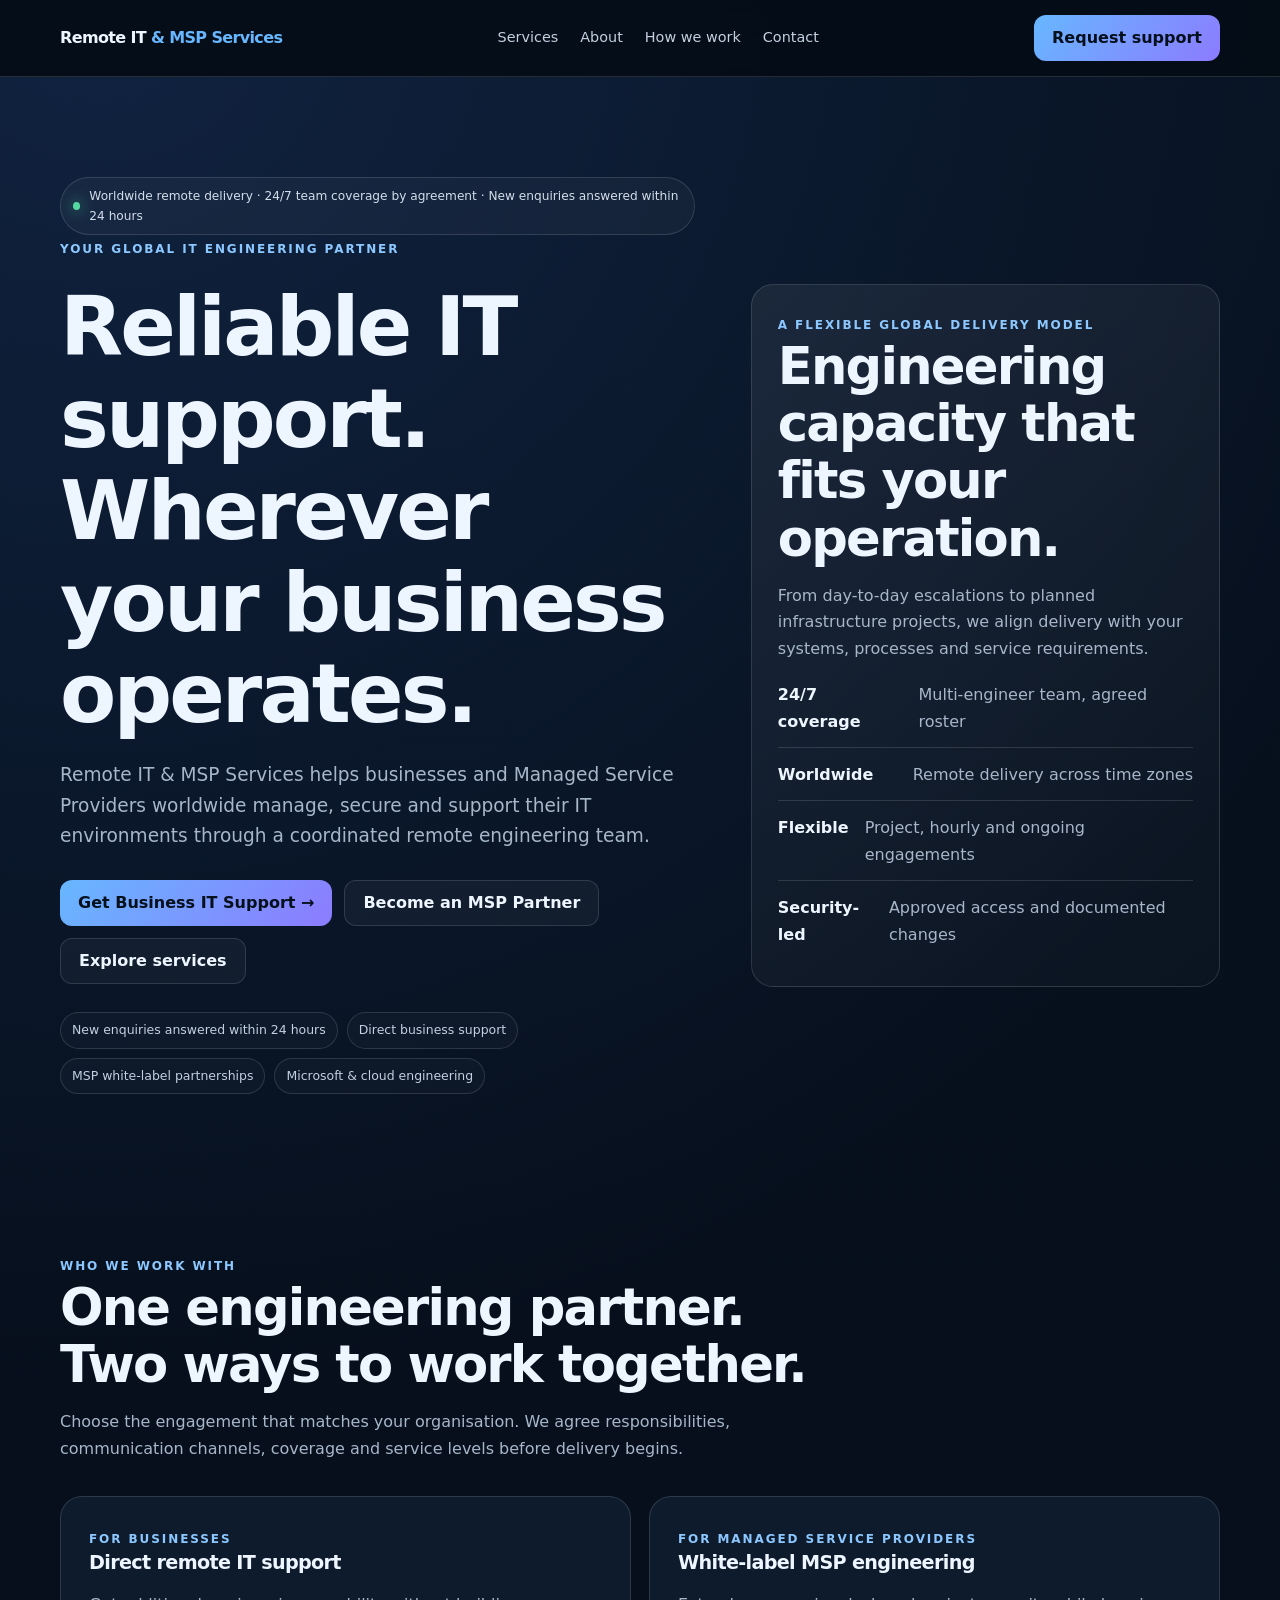
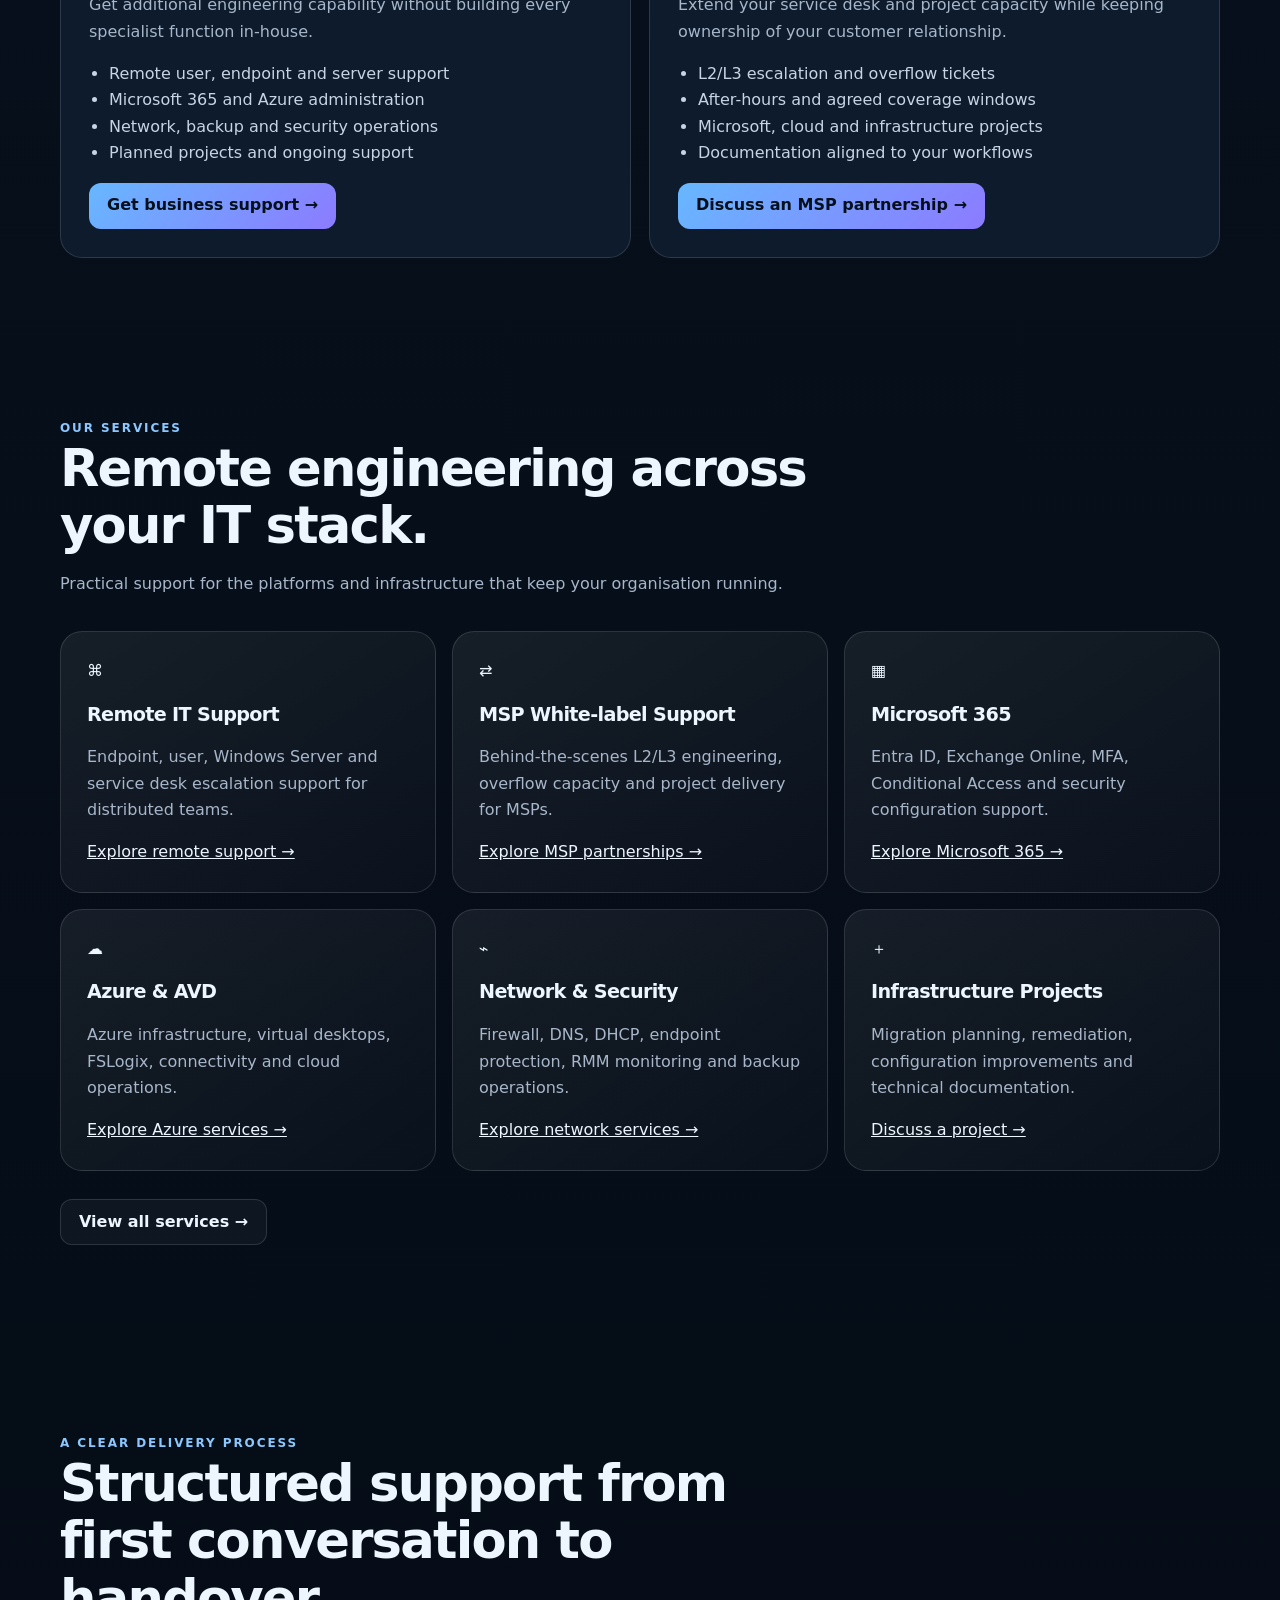
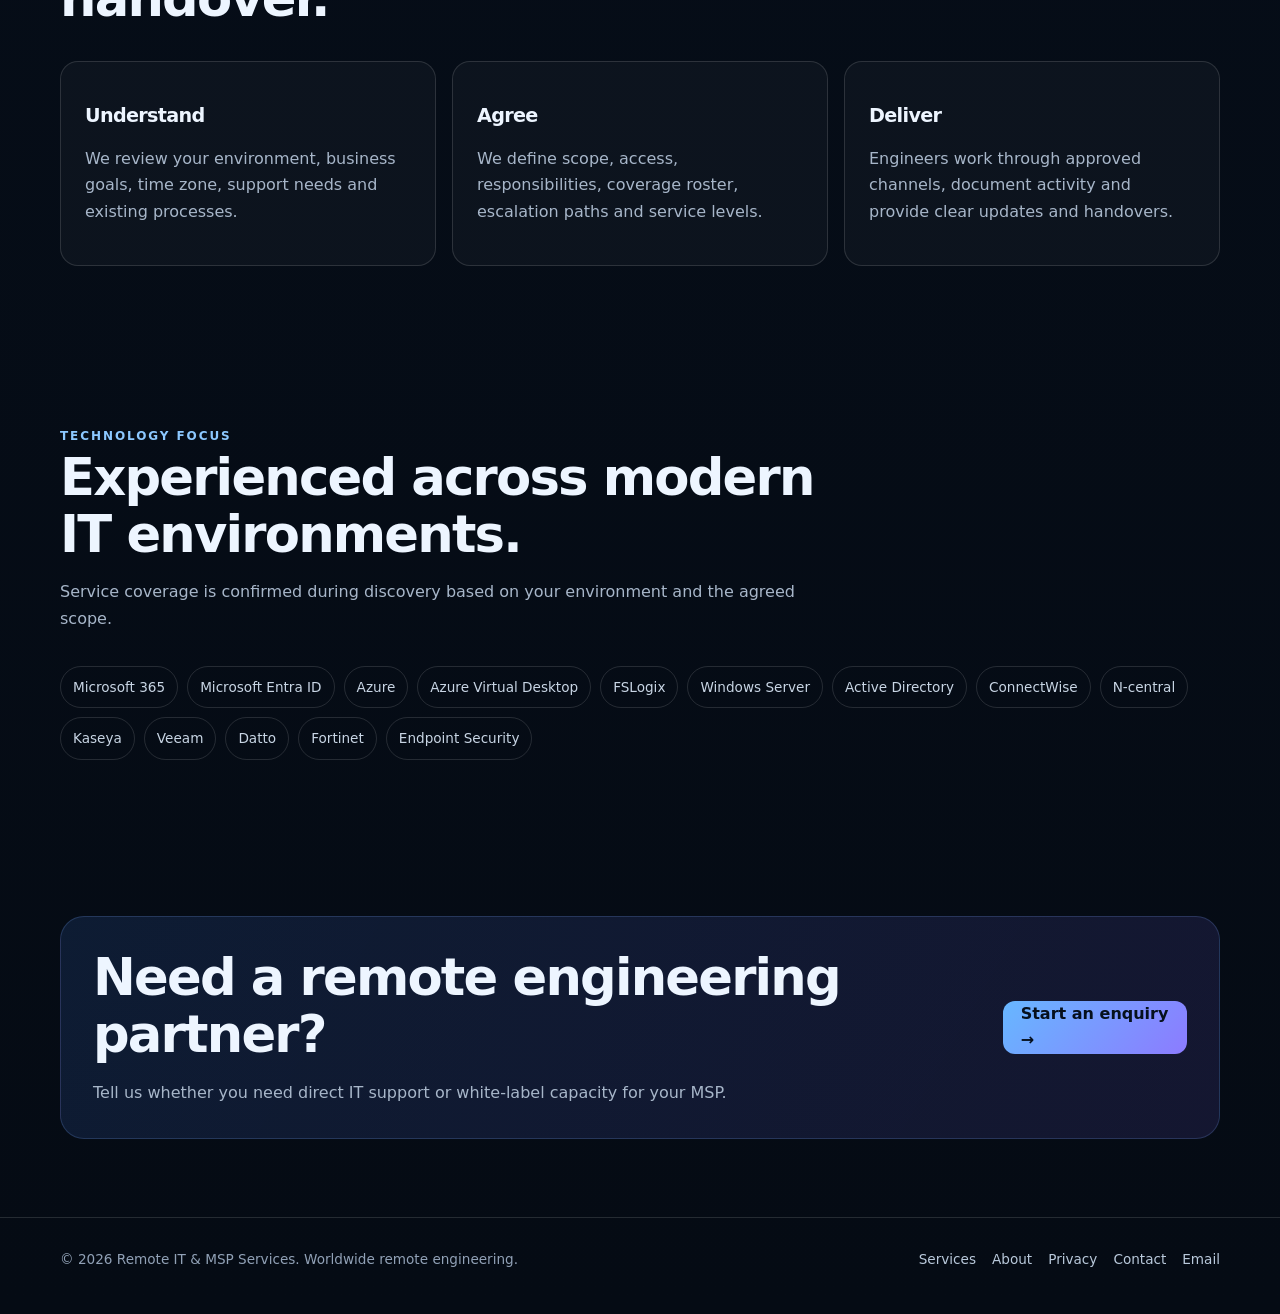
==== commit 3a3047c2: "Improve global homepage enquiry conversion" ====
--- a/index.html
+++ b/index.html
@@ -25,11 +25,11 @@
 </div></header>
 <main>
 <section class="hero"><div class="container hero-grid">
-<div><span class="availability"><i></i> Worldwide remote delivery · 24/7 team coverage by agreement</span><span class="eyebrow">Your global IT engineering partner</span>
+<div><span class="availability"><i></i> Worldwide remote delivery · 24/7 team coverage by agreement · New enquiries answered within 24 hours</span><span class="eyebrow">Your global IT engineering partner</span>
 <h1>Reliable IT support. Wherever your business operates.</h1>
 <p class="lead">Remote IT & MSP Services helps businesses and Managed Service Providers worldwide manage, secure and support their IT environments through a coordinated remote engineering team.</p>
-<div class="actions"><a class="button primary" href="contact.html">Talk to our team →</a><a class="button secondary" href="services/">Explore services</a></div>
-<div class="proof"><span>Direct business support</span><span>MSP white-label partnerships</span><span>Microsoft & cloud engineering</span></div>
+<div class="actions"><a class="button primary" href="contact.html?customer=Direct%20business">Get Business IT Support →</a><a class="button secondary" href="contact.html?customer=MSP%20partner">Become an MSP Partner</a><a class="button secondary" href="services/">Explore services</a></div>
+<div class="proof"><span>New enquiries answered within 24 hours</span><span>Direct business support</span><span>MSP white-label partnerships</span><span>Microsoft & cloud engineering</span></div>
 </div>
 <aside class="hero-panel"><span class="eyebrow">A flexible global delivery model</span><h2>Engineering capacity that fits your operation.</h2><p class="muted">From day-to-day escalations to planned infrastructure projects, we align delivery with your systems, processes and service requirements.</p>
 <div class="coverage-list"><div class="coverage-row"><strong>24/7 coverage</strong><span>Multi-engineer team, agreed roster</span></div><div class="coverage-row"><strong>Worldwide</strong><span>Remote delivery across time zones</span></div><div class="coverage-row"><strong>Flexible</strong><span>Project, hourly and ongoing engagements</span></div><div class="coverage-row"><strong>Security-led</strong><span>Approved access and documented changes</span></div></div>
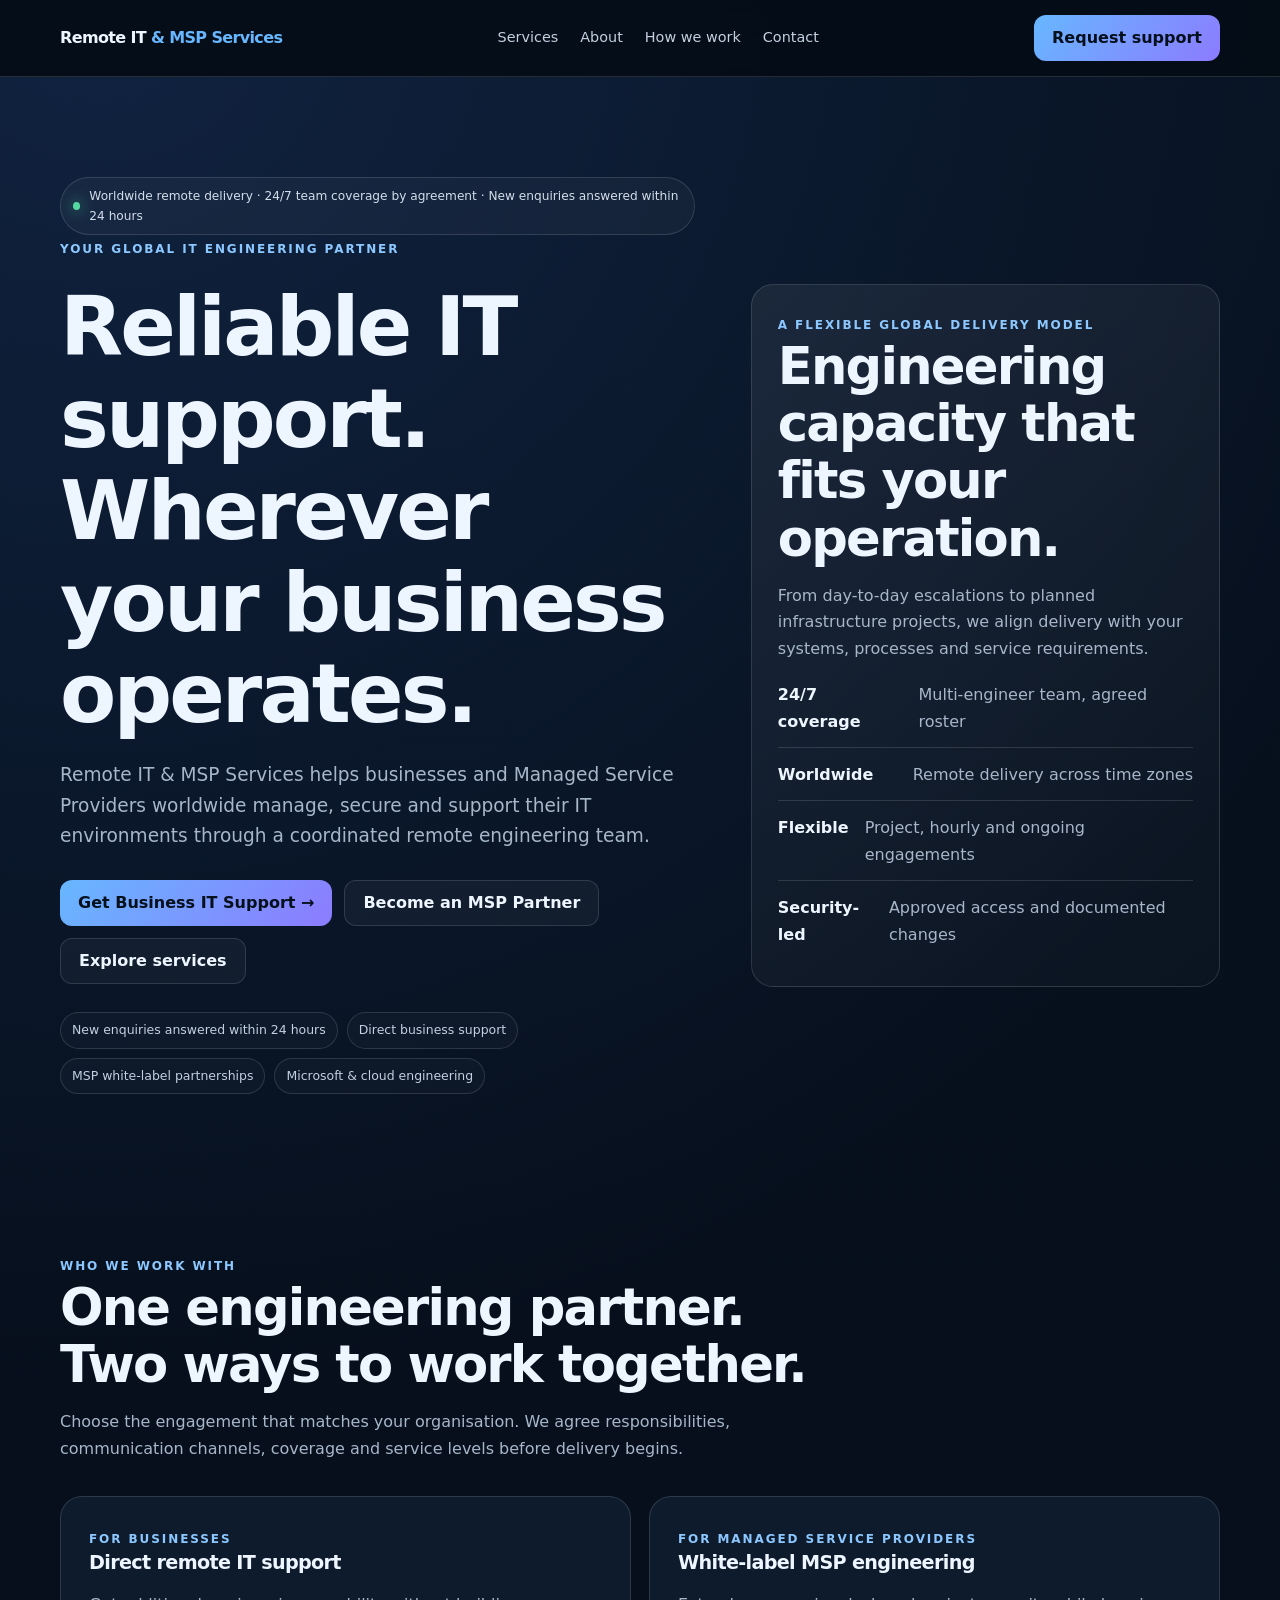
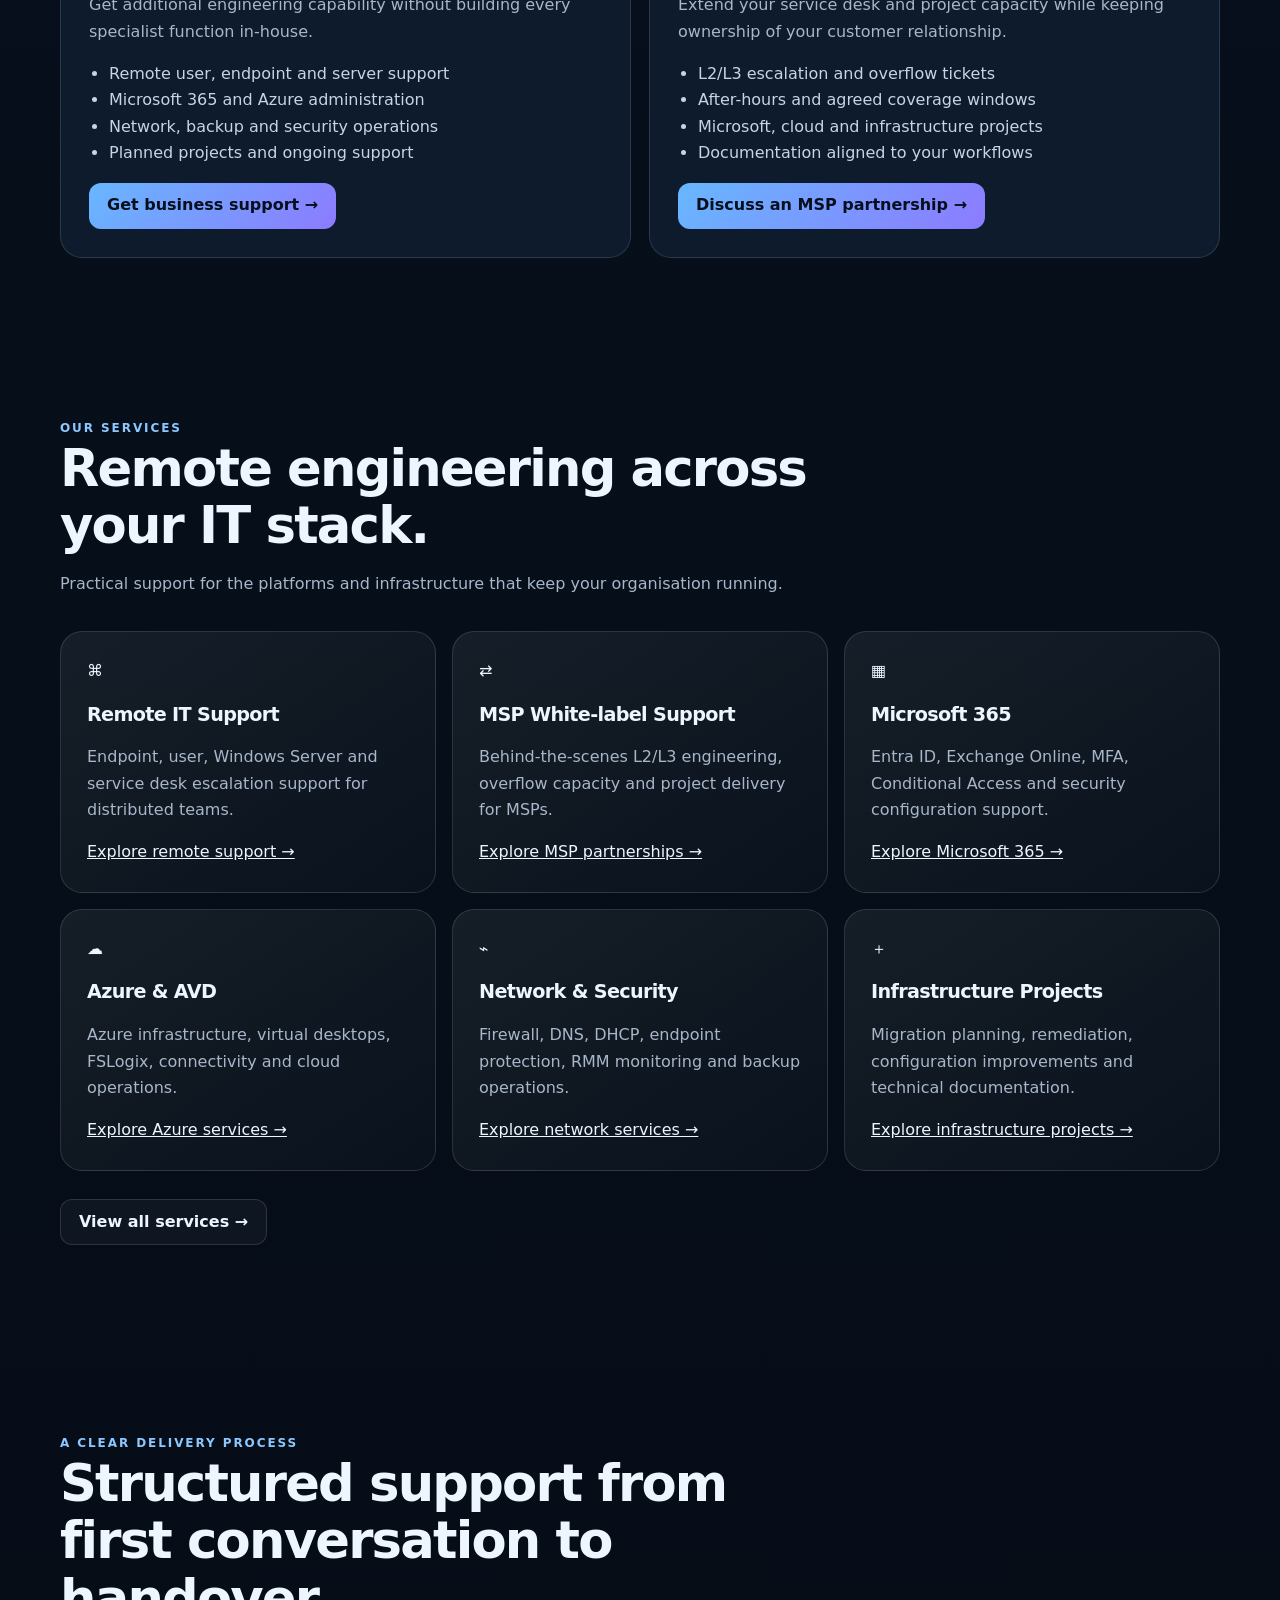
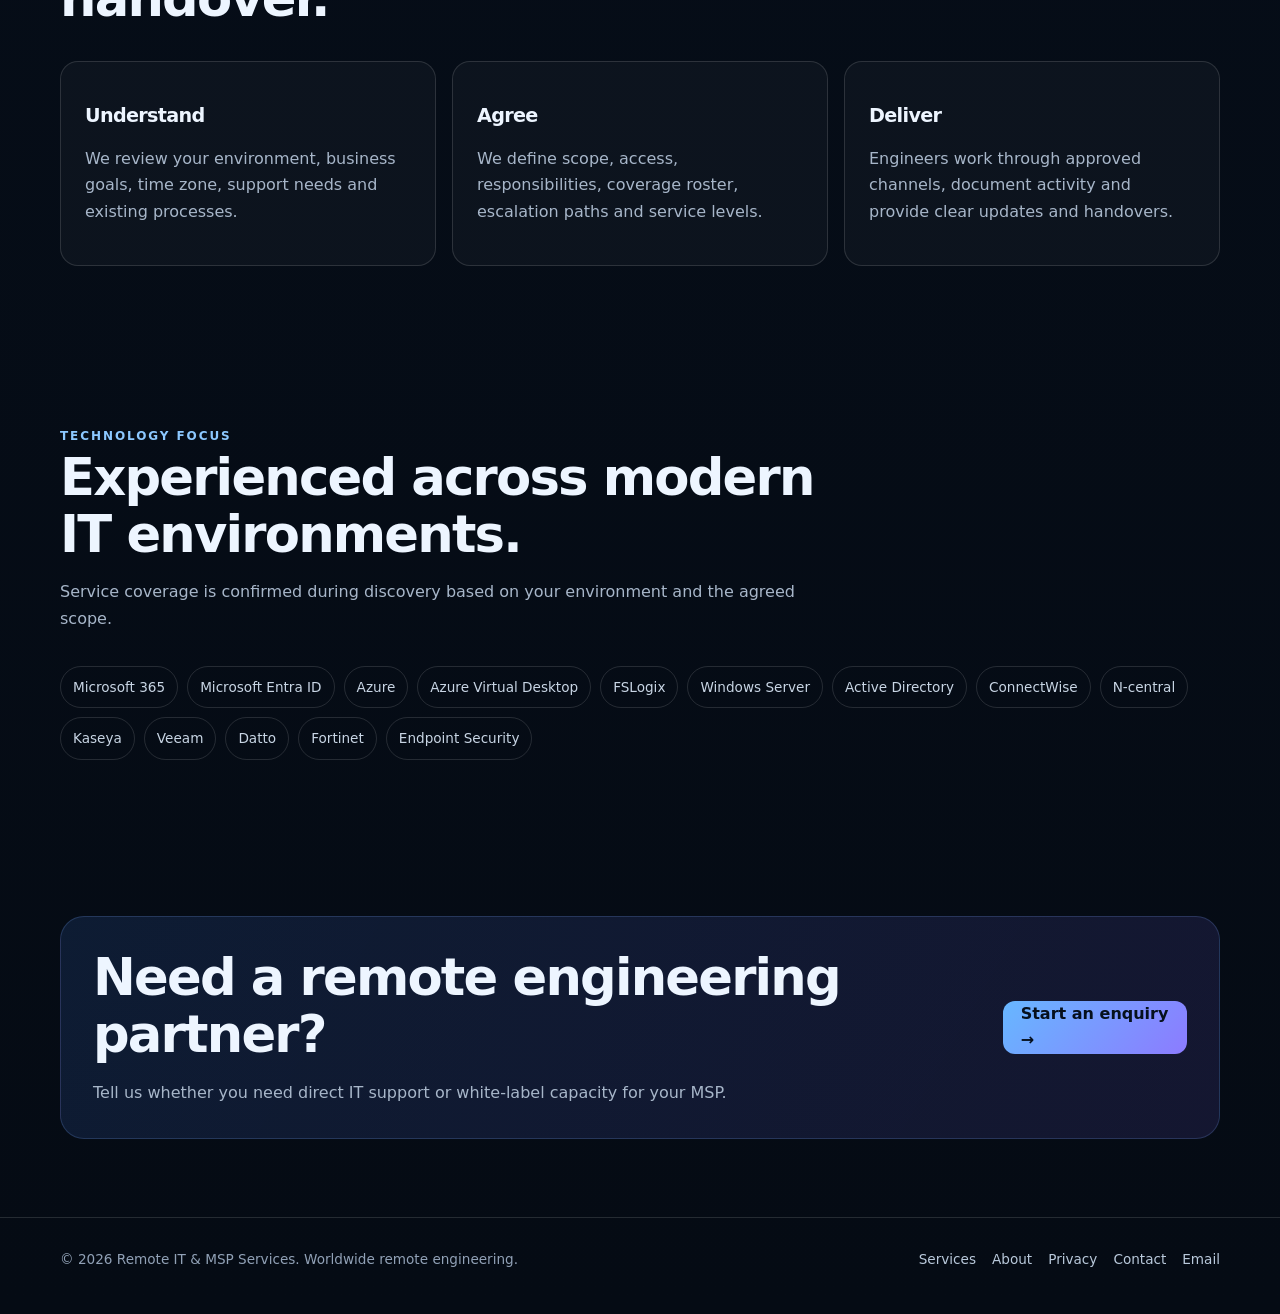
==== commit e18147bb: "Link infrastructure project CTA to its service page" ====
--- a/index.html
+++ b/index.html
@@ -45,7 +45,7 @@
 <article class="card"><div class="icon">▦</div><h3>Microsoft 365</h3><p>Entra ID, Exchange Online, MFA, Conditional Access and security configuration support.</p><a href="services/microsoft-365.html">Explore Microsoft 365 →</a></article>
 <article class="card"><div class="icon">☁</div><h3>Azure & AVD</h3><p>Azure infrastructure, virtual desktops, FSLogix, connectivity and cloud operations.</p><a href="services/azure-cloud.html">Explore Azure services →</a></article>
 <article class="card"><div class="icon">⌁</div><h3>Network & Security</h3><p>Firewall, DNS, DHCP, endpoint protection, RMM monitoring and backup operations.</p><a href="services/network-security.html">Explore network services →</a></article>
-<article class="card"><div class="icon">＋</div><h3>Infrastructure Projects</h3><p>Migration planning, remediation, configuration improvements and technical documentation.</p><a href="contact.html?service=Infrastructure%20project">Discuss a project →</a></article></div>
+<article class="card"><div class="icon">＋</div><h3>Infrastructure Projects</h3><p>Migration planning, remediation, configuration improvements and technical documentation.</p><a href="services/infrastructure-projects.html">Explore infrastructure projects →</a></article></div>
 <div class="actions"><a class="button secondary" href="services/">View all services →</a></div>
 </section>
 <section class="section container" id="how-we-work"><div class="section-head"><span class="eyebrow">A clear delivery process</span><h2>Structured support from first conversation to handover.</h2></div>
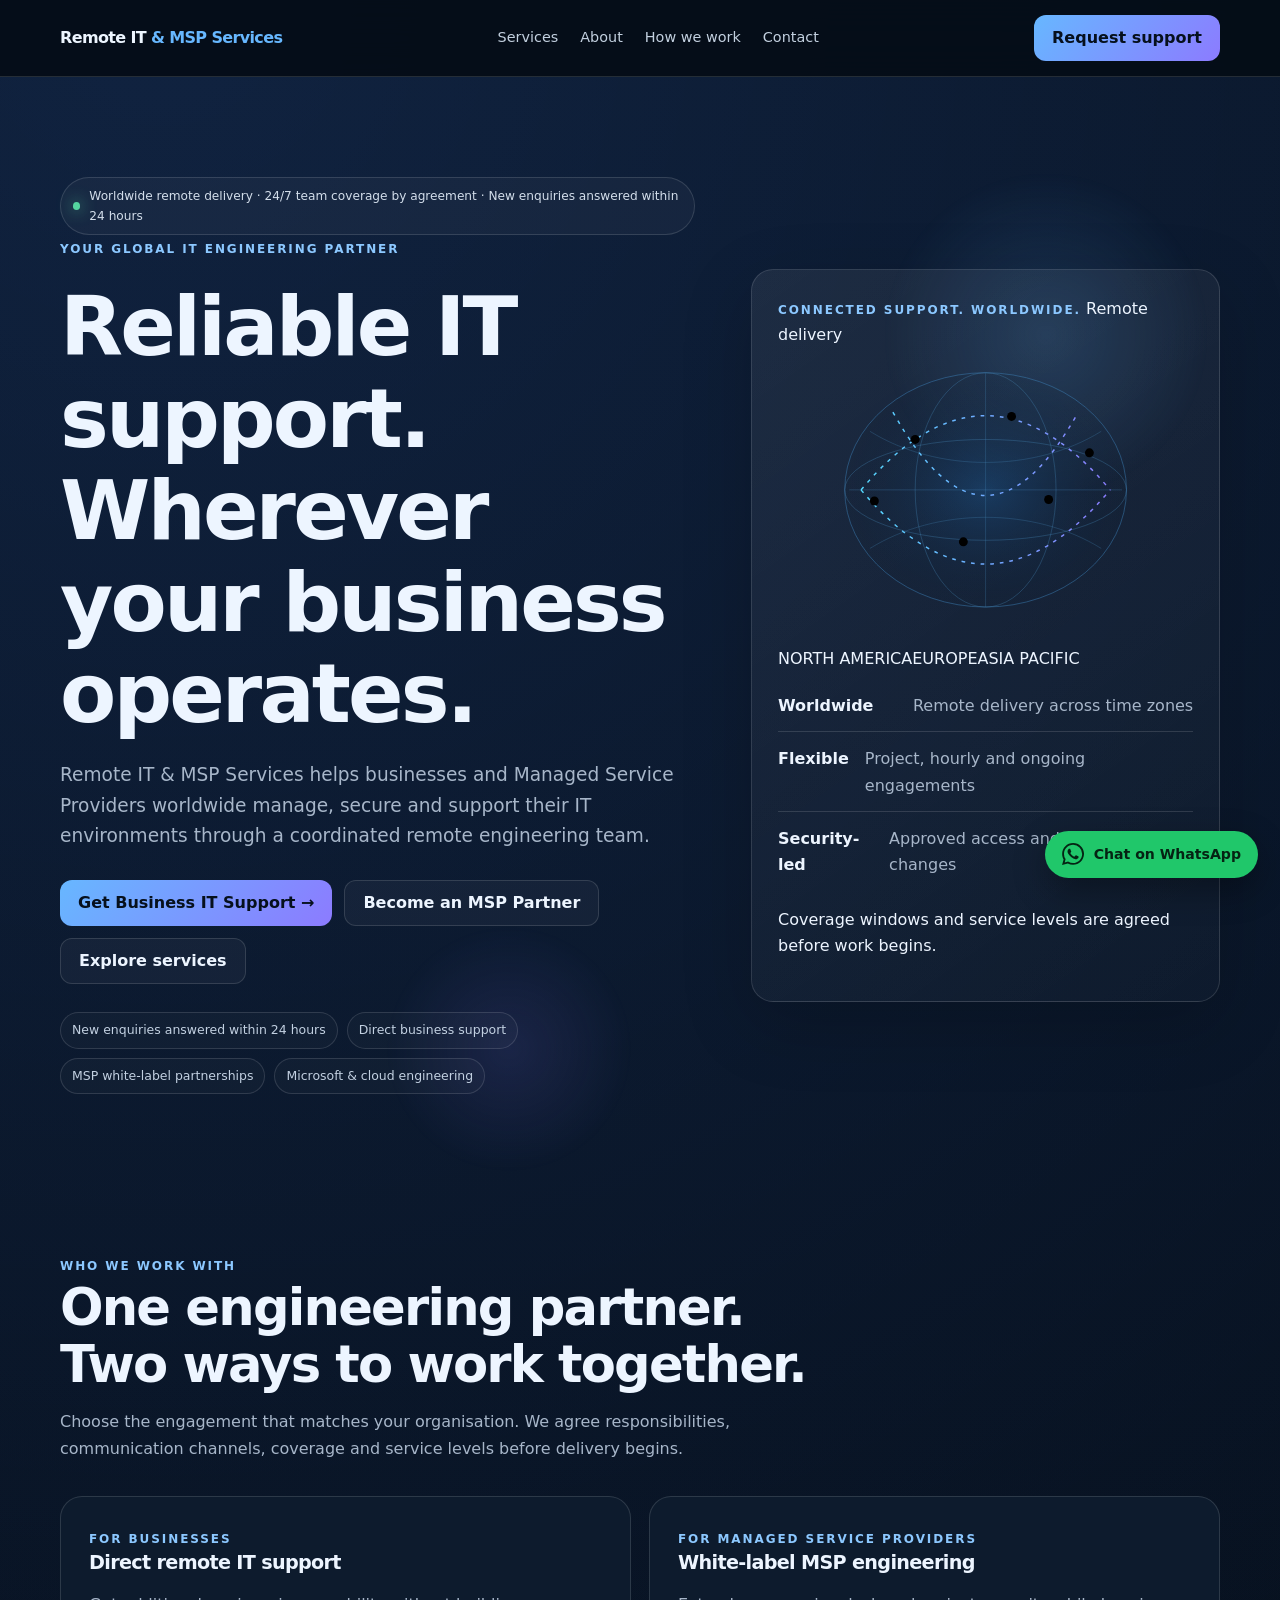
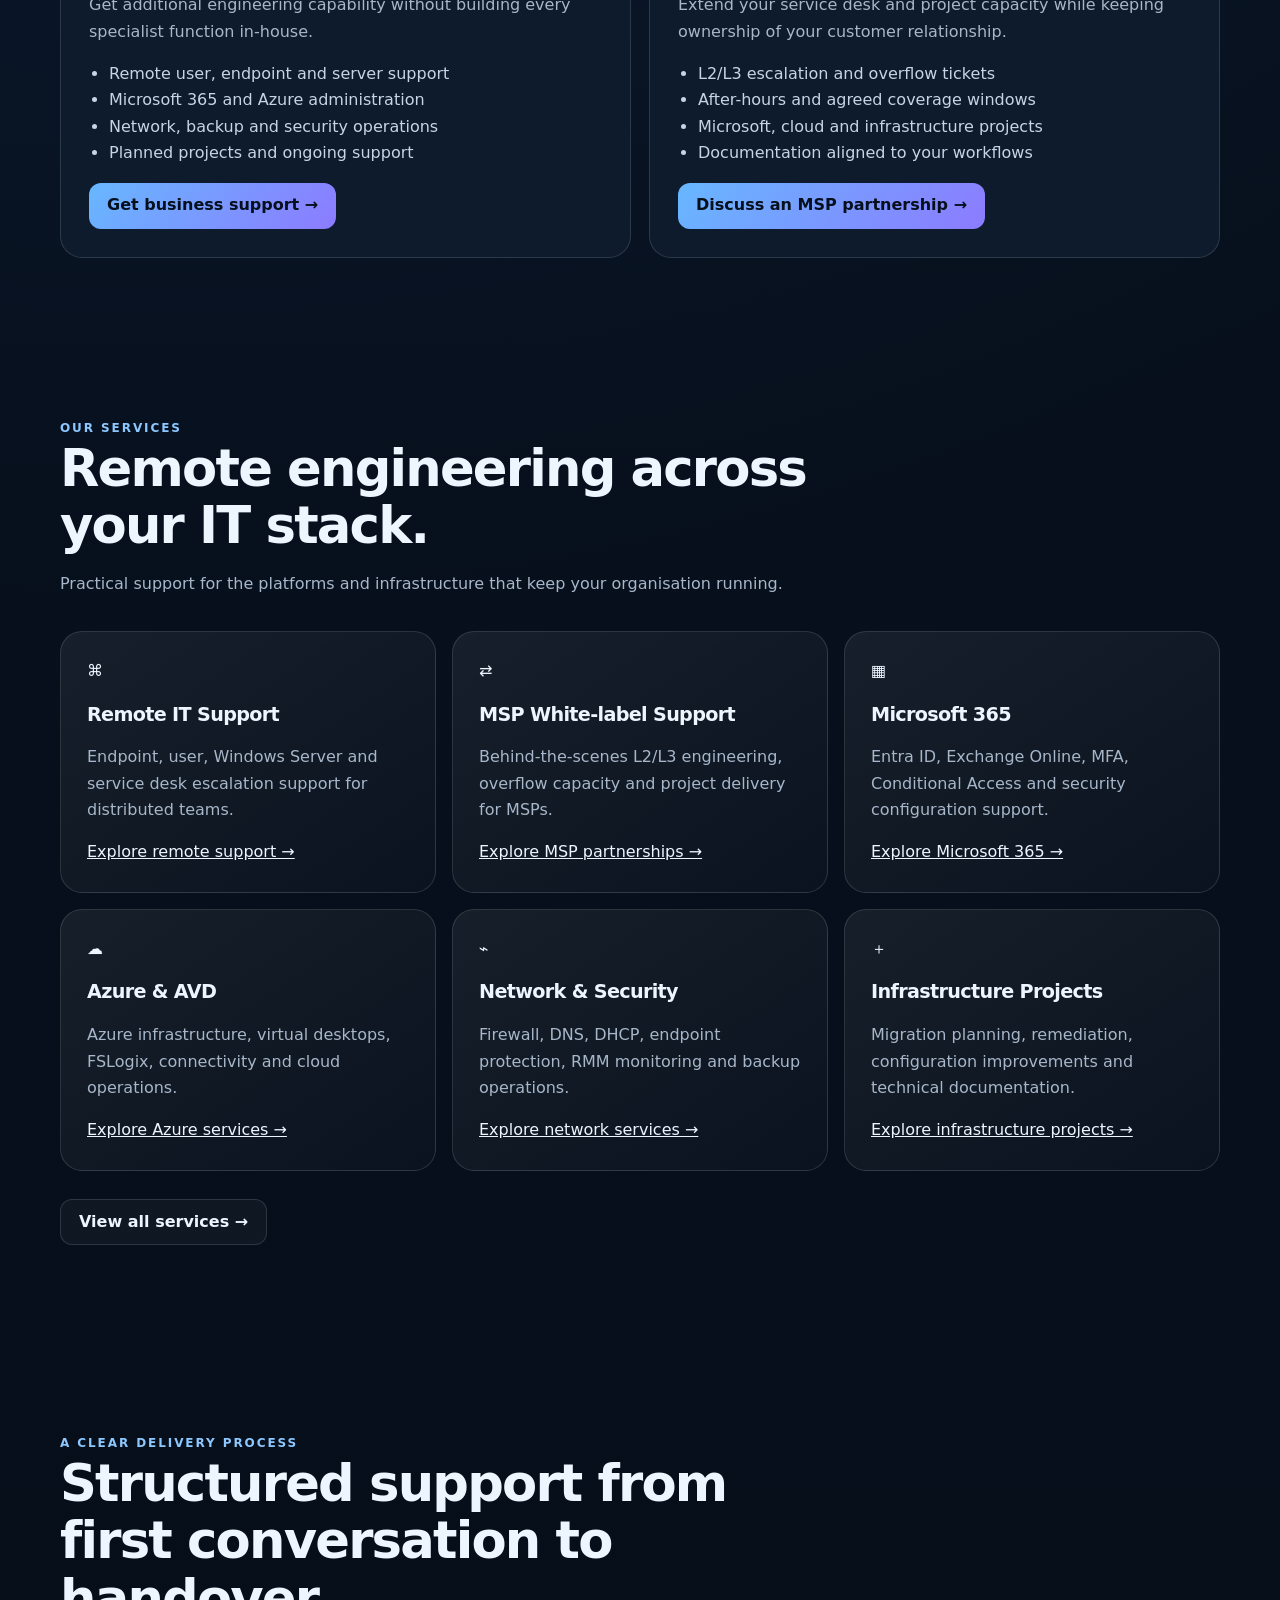
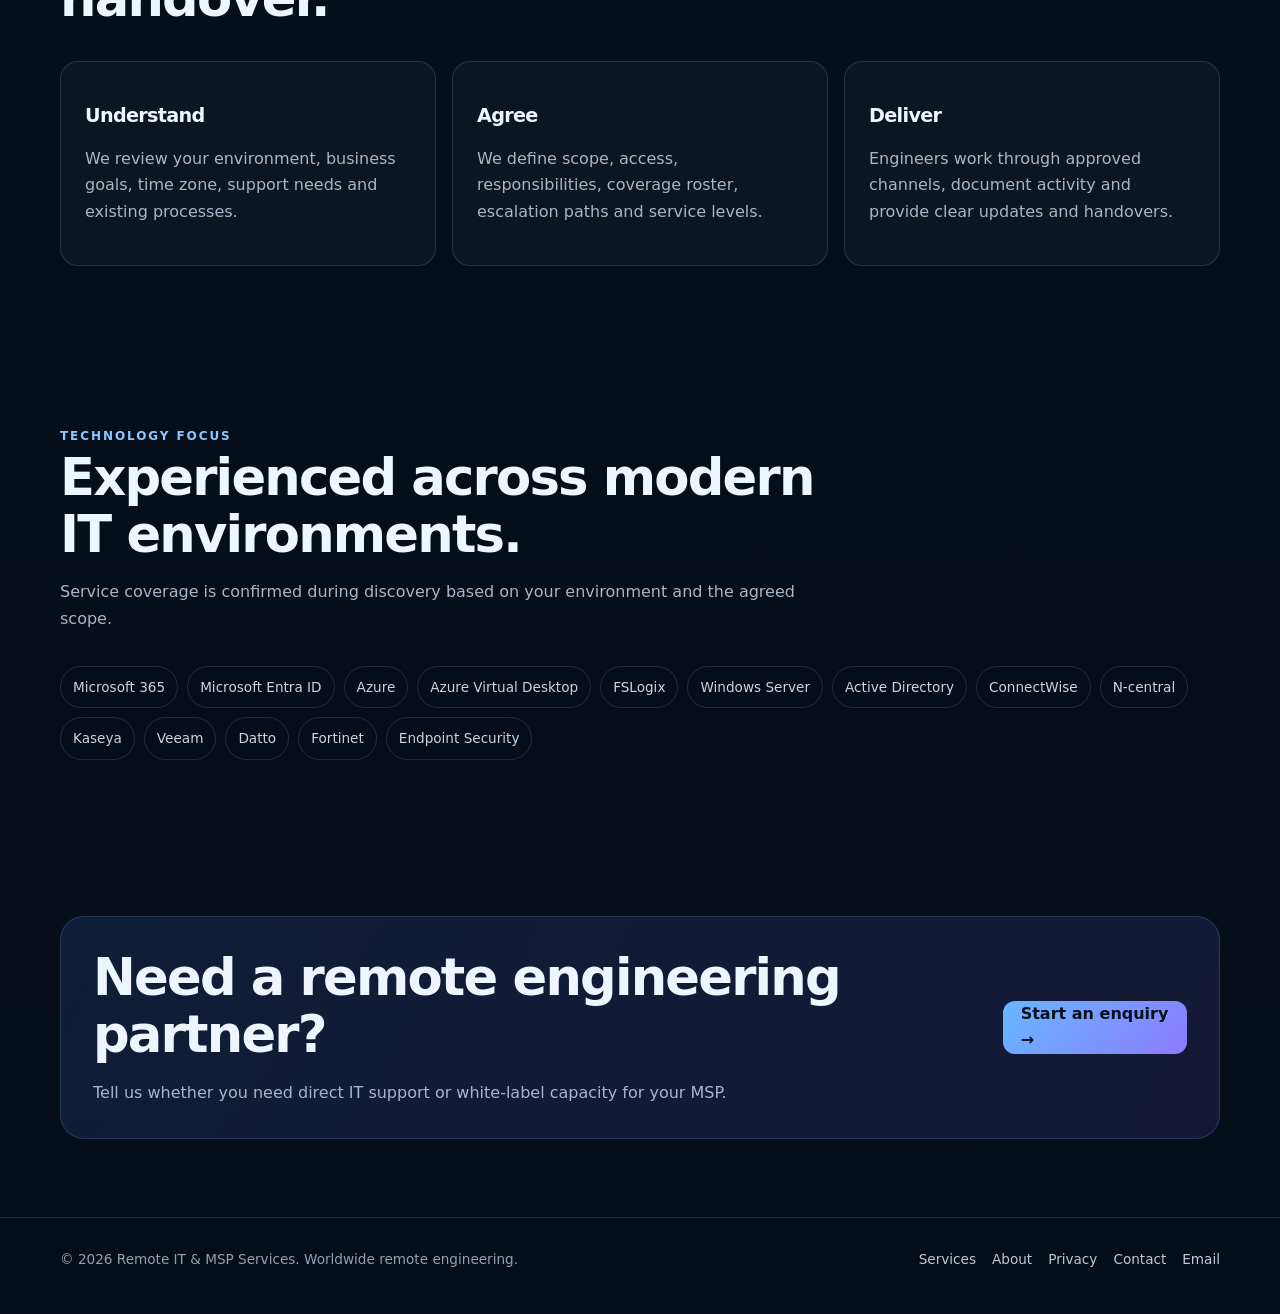
==== commit 70de8256: "Add animated global network hero visual" ====
--- a/index.html
+++ b/index.html
@@ -31,9 +31,7 @@
 <div class="actions"><a class="button primary" href="contact.html?customer=Direct%20business">Get Business IT Support →</a><a class="button secondary" href="contact.html?customer=MSP%20partner">Become an MSP Partner</a><a class="button secondary" href="services/">Explore services</a></div>
 <div class="proof"><span>New enquiries answered within 24 hours</span><span>Direct business support</span><span>MSP white-label partnerships</span><span>Microsoft & cloud engineering</span></div>
 </div>
-<aside class="hero-panel"><span class="eyebrow">A flexible global delivery model</span><h2>Engineering capacity that fits your operation.</h2><p class="muted">From day-to-day escalations to planned infrastructure projects, we align delivery with your systems, processes and service requirements.</p>
-<div class="coverage-list"><div class="coverage-row"><strong>24/7 coverage</strong><span>Multi-engineer team, agreed roster</span></div><div class="coverage-row"><strong>Worldwide</strong><span>Remote delivery across time zones</span></div><div class="coverage-row"><strong>Flexible</strong><span>Project, hourly and ongoing engagements</span></div><div class="coverage-row"><strong>Security-led</strong><span>Approved access and documented changes</span></div></div>
-</aside>
+<aside class="hero-panel global-panel"><div class="panel-topline"><span class="eyebrow">Connected support. Worldwide.</span><span class="live-indicator"><i></i> Remote delivery</span></div><div class="globe-wrap" aria-label="Illustration of a connected global network"><svg class="global-globe" viewBox="0 0 560 390" role="img" aria-labelledby="globe-title"><title id="globe-title">Global network connections</title><defs><radialGradient id="globeFill"><stop offset="0" stop-color="#1c5790" stop-opacity=".45"/><stop offset="1" stop-color="#07172b" stop-opacity=".08"/></radialGradient><linearGradient id="arcStroke"><stop stop-color="#54d9ff"/><stop offset="1" stop-color="#8b7cff"/></linearGradient></defs><ellipse cx="280" cy="190" rx="190" ry="158" fill="url(#globeFill)" stroke="#3e83bb" stroke-opacity=".65"/><ellipse cx="280" cy="190" rx="95" ry="158" fill="none" stroke="#4d91c4" stroke-opacity=".4"/><ellipse cx="280" cy="190" rx="190" ry="68" fill="none" stroke="#4d91c4" stroke-opacity=".4"/><path d="M96 190h368M280 32v316M124 111c90 56 222 56 312 0M124 269c90-56 222-56 312 0" fill="none" stroke="#4d91c4" stroke-opacity=".35"/><path class="orbit-line" d="M112 190Q280 -10 448 190M112 190Q280 390 448 190M155 85Q280 310 405 85" fill="none" stroke="url(#arcStroke)" stroke-width="2" stroke-dasharray="5 8"/><g class="map-nodes"><circle cx="185" cy="122" r="6"/><circle cx="315" cy="91" r="6"/><circle cx="365" cy="203" r="6"/><circle cx="250" cy="260" r="6"/><circle cx="130" cy="205" r="6"/><circle cx="420" cy="140" r="6"/></g></svg><span class="map-label label-na">NORTH AMERICA</span><span class="map-label label-eu">EUROPE</span><span class="map-label label-apac">ASIA PACIFIC</span></div><div class="coverage-list"><div class="coverage-row"><strong>Worldwide</strong><span>Remote delivery across time zones</span></div><div class="coverage-row"><strong>Flexible</strong><span>Project, hourly and ongoing engagements</span></div><div class="coverage-row"><strong>Security-led</strong><span>Approved access and documented changes</span></div></div><p class="panel-footnote">Coverage windows and service levels are agreed before work begins.</p></aside>
 </div></section>
 <section class="section container"><div class="section-head"><span class="eyebrow">Who we work with</span><h2>One engineering partner. Two ways to work together.</h2><p>Choose the engagement that matches your organisation. We agree responsibilities, communication channels, coverage and service levels before delivery begins.</p></div>
 <div class="split"><article class="audience"><span class="eyebrow">For businesses</span><h3>Direct remote IT support</h3><p class="muted">Get additional engineering capability without building every specialist function in-house.</p><ul><li>Remote user, endpoint and server support</li><li>Microsoft 365 and Azure administration</li><li>Network, backup and security operations</li><li>Planned projects and ongoing support</li></ul><a class="button primary" href="contact.html?customer=Direct%20business">Get business support →</a></article>
--- a/assets/css/site.css
+++ b/assets/css/site.css
@@ -1 +1,24 @@
-:root{--bg:#07111f;--panel:#0d1b2d;--text:#edf5ff;--muted:#a7b6c9;--line:rgba(255,255,255,.13);--blue:#67b7ff;--violet:#8c7bff;--green:#54d6a0;--max:1160px}*{box-sizing:border-box}html{scroll-behavior:smooth}body{margin:0;background:radial-gradient(circle at 8% 0%,rgba(69,136,255,.15),transparent 30%),linear-gradient(180deg,#07111f,#050b14);color:var(--text);font:16px/1.65 Inter,system-ui,-apple-system,"Segoe UI",sans-serif}a{color:inherit}.container{width:min(calc(100% - 36px),var(--max));margin:auto}.site-header{position:sticky;top:0;z-index:20;background:rgba(5,12,22,.92);backdrop-filter:blur(18px);border-bottom:1px solid var(--line)}.nav{min-height:76px;display:flex;align-items:center;justify-content:space-between;gap:24px}.brand{text-decoration:none;font-weight:900;letter-spacing:-.04em}.brand span{color:var(--blue)}.nav-links{display:flex;align-items:center;gap:22px}.nav-links a{text-decoration:none;color:#c3d0df;font-size:.9rem}.nav-links a:hover{color:#fff}.nav-cta,.button{display:inline-flex;align-items:center;justify-content:center;min-height:46px;padding:0 18px;border-radius:12px;text-decoration:none;font-weight:800;border:1px solid var(--line);cursor:pointer}.nav-cta,.button.primary{background:linear-gradient(130deg,var(--blue),var(--violet));color:#06101d;border:0}.button.secondary{background:rgba(255,255,255,.04);color:var(--text)}.menu-toggle{display:none;background:none;border:1px solid var(--line);color:white;border-radius:10px;padding:8px 12px;font-size:1.2rem}.hero{padding:100px 0 80px}.hero-grid{display:grid;grid-template-columns:1.15fr .85fr;gap:56px;align-items:center}.eyebrow{display:inline-block;color:#8cc8ff;font-size:.75rem;font-weight:900;letter-spacing:.16em;text-transform:uppercase}.availability{display:inline-flex;align-items:center;gap:9px;border:1px solid var(--line);background:rgba(255,255,255,.035);padding:8px 12px;border-radius:999px;font-size:.76rem;color:#d3deeb}.availability i{width:8px;height:8px;border-radius:50%;background:var(--green);box-shadow:0 0 16px var(--green)}h1,h2,h3{line-height:1.12;letter-spacing:-.035em}h1{font-size:clamp(2.8rem,6.4vw,5.4rem);margin:20px 0}h2{font-size:clamp(2rem,4vw,3.2rem);margin:0 0 16px}h3{font-size:1.2rem}.lead{font-size:1.16rem;max-width:720px;color:var(--muted)}.actions{display:flex;gap:12px;flex-wrap:wrap;margin:28px 0}.proof{display:flex;flex-wrap:wrap;gap:9px}.proof span,.pill{border:1px solid var(--line);border-radius:999px;padding:7px 11px;color:#c2d0e1;font-size:.78rem;background:rgba(255,255,255,.025)}.hero-panel,.card,.info-panel,.form-panel{border:1px solid var(--line);border-radius:22px;background:linear-gradient(145deg,rgba(255,255,255,.065),rgba(255,255,255,.02));padding:26px}.hero-panel{position:relative;overflow:hidden}.coverage-list{display:grid;gap:14px;margin-top:20px}.coverage-row{display:flex;justify-content:space-between;gap:16px;border-bottom:1px solid var(--line);padding-bottom:12px}.coverage-row:last-child{border:0}.coverage-row span{color:var(--muted)}.section{padding:78px 0;scroll-margin-top:85px}.section-head{max-width:760px;margin-bottom:34px}.section-head p,.muted{color:var(--muted)}.grid{display:grid;grid-template-columns:repeat(3,1fr);gap:16px}.grid.two{grid-template-columns:repeat(2,1fr)}.card{transition:transform .2s,border-color .2s}.card:hover{transform:translateY(-4px);border-color:rgba(103,183,255,.45)}.card p{color:var(--muted)}.card ul{padding-left:20px;color:#c7d4e3}.card li{margin:7px 0}.split{display:grid;grid-template-columns:1fr 1fr;gap:18px}.audience{background:var(--panel);border:1px solid var(--line);border-radius:22px;padding:28px}.audience h3{margin-top:0}.audience ul{color:#c7d4e3;padding-left:20px}.steps{display:grid;grid-template-columns:repeat(3,1fr);gap:16px}.step{border:1px solid var(--line);border-radius:18px;padding:24px;background:rgba(255,255,255,.03)}.band{background:linear-gradient(120deg,rgba(71,141,255,.13),rgba(132,108,255,.12));border:1px solid rgba(125,169,255,.2);border-radius:24px;padding:32px;display:flex;justify-content:space-between;align-items:center;gap:24px}.band p{color:var(--muted);margin-bottom:0}.tags{display:flex;flex-wrap:wrap;gap:9px}.tag{padding:9px 12px;border:1px solid var(--line);border-radius:999px;color:#c8d5e4;font-size:.85rem}.page-hero{padding:76px 0 42px}.page-hero h1{font-size:clamp(2.6rem,5.4vw,4.5rem);max-width:900px}.breadcrumbs{font-size:.82rem;color:var(--muted);margin-bottom:18px}.breadcrumbs a{color:#9acbff}.contact-layout{display:grid;grid-template-columns:.8fr 1.2fr;gap:20px;align-items:start}.form-grid{display:grid;grid-template-columns:1fr 1fr;gap:14px}.field{display:grid;gap:6px}.field.full{grid-column:1/-1}label{font-size:.83rem;font-weight:750;color:#d4dfed}input,select,textarea{width:100%;background:#071321;color:white;border:1px solid var(--line);border-radius:11px;padding:13px;font:inherit}textarea{min-height:130px;resize:vertical}.checks{display:flex;flex-wrap:wrap;gap:9px}.checks label{display:flex;align-items:center;gap:7px;padding:8px 10px;border:1px solid var(--line);border-radius:999px;font-size:.78rem;font-weight:500}.checks input{width:auto}.note{font-size:.78rem;color:#8fa0b5}.site-footer{border-top:1px solid var(--line);padding:30px 0 44px;color:#91a1b6;font-size:.85rem}.footer-row{display:flex;justify-content:space-between;gap:18px;flex-wrap:wrap}.footer-links{display:flex;gap:16px;flex-wrap:wrap}.footer-links a{color:#b9c9db;text-decoration:none}.notice{padding:14px 16px;border:1px solid rgba(84,214,160,.3);border-radius:12px;background:rgba(84,214,160,.07);color:#c9f5e2}.legal{max-width:850px}.legal h2{font-size:1.5rem;margin-top:34px}.legal p,.legal li{color:var(--muted)}@media(max-width:850px){.hero-grid,.contact-layout{grid-template-columns:1fr}.grid{grid-template-columns:repeat(2,1fr)}.steps{grid-template-columns:1fr}.nav-links{display:none;position:absolute;top:76px;left:0;right:0;background:#081321;padding:18px 22px 24px;border-bottom:1px solid var(--line);flex-direction:column;align-items:flex-start}.nav-links.open{display:flex}.menu-toggle{display:block}.band{align-items:flex-start;flex-direction:column}}@media(max-width:600px){.container{width:min(calc(100% - 28px),var(--max))}.hero{padding:70px 0 55px}.section{padding:58px 0}.grid,.grid.two,.split,.form-grid{grid-template-columns:1fr}.field.full{grid-column:auto}.actions .button{width:100%}.coverage-row{flex-direction:column;gap:2px}.band{padding:24px}}@media(prefers-reduced-motion:reduce){html{scroll-behavior:auto}*,*:before,*:after{transition:none!important}}+:root{--bg:#07111f;--panel:#0d1b2d;--text:#edf5ff;--muted:#a7b6c9;--line:rgba(255,255,255,.13);--blue:#67b7ff;--violet:#8c7bff;--green:#54d6a0;--max:1160px}*{box-sizing:border-box}html{scroll-behavior:smooth}body{margin:0;background:radial-gradient(circle at 8% 0%,rgba(69,136,255,.15),transparent 30%),linear-gradient(180deg,#07111f,#050b14);color:var(--text);font:16px/1.65 Inter,system-ui,-apple-system,"Segoe UI",sans-serif}a{color:inherit}.container{width:min(calc(100% - 36px),var(--max));margin:auto}.site-header{position:sticky;top:0;z-index:20;background:rgba(5,12,22,.92);backdrop-filter:blur(18px);border-bottom:1px solid var(--line)}.nav{min-height:76px;display:flex;align-items:center;justify-content:space-between;gap:24px}.brand{text-decoration:none;font-weight:900;letter-spacing:-.04em}.brand span{color:var(--blue)}.nav-links{display:flex;align-items:center;gap:22px}.nav-links a{text-decoration:none;color:#c3d0df;font-size:.9rem}.nav-links a:hover{color:#fff}.nav-cta,.button{display:inline-flex;align-items:center;justify-content:center;min-height:46px;padding:0 18px;border-radius:12px;text-decoration:none;font-weight:800;border:1px solid var(--line);cursor:pointer}.nav-cta,.button.primary{background:linear-gradient(130deg,var(--blue),var(--violet));color:#06101d;border:0}.button.secondary{background:rgba(255,255,255,.04);color:var(--text)}.menu-toggle{display:none;background:none;border:1px solid var(--line);color:white;border-radius:10px;padding:8px 12px;font-size:1.2rem}.hero{padding:100px 0 80px}.hero-grid{display:grid;grid-template-columns:1.15fr .85fr;gap:56px;align-items:center}.eyebrow{display:inline-block;color:#8cc8ff;font-size:.75rem;font-weight:900;letter-spacing:.16em;text-transform:uppercase}.availability{display:inline-flex;align-items:center;gap:9px;border:1px solid var(--line);background:rgba(255,255,255,.035);padding:8px 12px;border-radius:999px;font-size:.76rem;color:#d3deeb}.availability i{width:8px;height:8px;border-radius:50%;background:var(--green);box-shadow:0 0 16px var(--green)}h1,h2,h3{line-height:1.12;letter-spacing:-.035em}h1{font-size:clamp(2.8rem,6.4vw,5.4rem);margin:20px 0}h2{font-size:clamp(2rem,4vw,3.2rem);margin:0 0 16px}h3{font-size:1.2rem}.lead{font-size:1.16rem;max-width:720px;color:var(--muted)}.actions{display:flex;gap:12px;flex-wrap:wrap;margin:28px 0}.proof{display:flex;flex-wrap:wrap;gap:9px}.proof span,.pill{border:1px solid var(--line);border-radius:999px;padding:7px 11px;color:#c2d0e1;font-size:.78rem;background:rgba(255,255,255,.025)}.hero-panel,.card,.info-panel,.form-panel{border:1px solid var(--line);border-radius:22px;background:linear-gradient(145deg,rgba(255,255,255,.065),rgba(255,255,255,.02));padding:26px}.hero-panel{position:relative;overflow:hidden}.coverage-list{display:grid;gap:14px;margin-top:20px}.coverage-row{display:flex;justify-content:space-between;gap:16px;border-bottom:1px solid var(--line);padding-bottom:12px}.coverage-row:last-child{border:0}.coverage-row span{color:var(--muted)}.section{padding:78px 0;scroll-margin-top:85px}.section-head{max-width:760px;margin-bottom:34px}.section-head p,.muted{color:var(--muted)}.grid{display:grid;grid-template-columns:repeat(3,1fr);gap:16px}.grid.two{grid-template-columns:repeat(2,1fr)}.card{transition:transform .2s,border-color .2s}.card:hover{transform:translateY(-4px);border-color:rgba(103,183,255,.45)}.card p{color:var(--muted)}.card ul{padding-left:20px;color:#c7d4e3}.card li{margin:7px 0}.split{display:grid;grid-template-columns:1fr 1fr;gap:18px}.audience{background:var(--panel);border:1px solid var(--line);border-radius:22px;padding:28px}.audience h3{margin-top:0}.audience ul{color:#c7d4e3;padding-left:20px}.steps{display:grid;grid-template-columns:repeat(3,1fr);gap:16px}.step{border:1px solid var(--line);border-radius:18px;padding:24px;background:rgba(255,255,255,.03)}.band{background:linear-gradient(120deg,rgba(71,141,255,.13),rgba(132,108,255,.12));border:1px solid rgba(125,169,255,.2);border-radius:24px;padding:32px;display:flex;justify-content:space-between;align-items:center;gap:24px}.band p{color:var(--muted);margin-bottom:0}.tags{display:flex;flex-wrap:wrap;gap:9px}.tag{padding:9px 12px;border:1px solid var(--line);border-radius:999px;color:#c8d5e4;font-size:.85rem}.page-hero{padding:76px 0 42px}.page-hero h1{font-size:clamp(2.6rem,5.4vw,4.5rem);max-width:900px}.breadcrumbs{font-size:.82rem;color:var(--muted);margin-bottom:18px}.breadcrumbs a{color:#9acbff}.contact-layout{display:grid;grid-template-columns:.8fr 1.2fr;gap:20px;align-items:start}.form-grid{display:grid;grid-template-columns:1fr 1fr;gap:14px}.field{display:grid;gap:6px}.field.full{grid-column:1/-1}label{font-size:.83rem;font-weight:750;color:#d4dfed}input,select,textarea{width:100%;background:#071321;color:white;border:1px solid var(--line);border-radius:11px;padding:13px;font:inherit}textarea{min-height:130px;resize:vertical}.checks{display:flex;flex-wrap:wrap;gap:9px}.checks label{display:flex;align-items:center;gap:7px;padding:8px 10px;border:1px solid var(--line);border-radius:999px;font-size:.78rem;font-weight:500}.checks input{width:auto}.note{font-size:.78rem;color:#8fa0b5}.site-footer{border-top:1px solid var(--line);padding:30px 0 44px;color:#91a1b6;font-size:.85rem}.footer-row{display:flex;justify-content:space-between;gap:18px;flex-wrap:wrap}.footer-links{display:flex;gap:16px;flex-wrap:wrap}.footer-links a{color:#b9c9db;text-decoration:none}.notice{padding:14px 16px;border:1px solid rgba(84,214,160,.3);border-radius:12px;background:rgba(84,214,160,.07);color:#c9f5e2}.legal{max-width:850px}.legal h2{font-size:1.5rem;margin-top:34px}.legal p,.legal li{color:var(--muted)}@media(max-width:850px){.hero-grid,.contact-layout{grid-template-columns:1fr}.grid{grid-template-columns:repeat(2,1fr)}.steps{grid-template-columns:1fr}.nav-links{display:none;position:absolute;top:76px;left:0;right:0;background:#081321;padding:18px 22px 24px;border-bottom:1px solid var(--line);flex-direction:column;align-items:flex-start}.nav-links.open{display:flex}.menu-toggle{display:block}.band{align-items:flex-start;flex-direction:column}}@media(max-width:600px){.container{width:min(calc(100% - 28px),var(--max))}.hero{padding:70px 0 55px}.section{padding:58px 0}.grid,.grid.two,.split,.form-grid{grid-template-columns:1fr}.field.full{grid-column:auto}.actions .button{width:100%}.coverage-row{flex-direction:column;gap:2px}.band{padding:24px}}@media(prefers-reduced-motion:reduce){html{scroll-behavior:auto}*,*:before,*:after{transition:none!important}}
+
+/* Motion system: subtle, purposeful and respectful of reduced-motion settings */
+body{background-size:160% 160%;animation:ambient-drift 24s ease-in-out infinite alternate}
+@keyframes ambient-drift{0%{background-position:0% 0%}100%{background-position:100% 60%}}
+.hero{position:relative;isolation:isolate;overflow:hidden}
+.hero:before,.hero:after{content:"";position:absolute;z-index:-1;border-radius:50%;filter:blur(2px);pointer-events:none}
+.hero:before{width:340px;height:340px;right:5%;top:8%;background:radial-gradient(circle,rgba(103,183,255,.16),transparent 68%);animation:orb-float 13s ease-in-out infinite}
+.hero:after{width:250px;height:250px;left:30%;bottom:0;background:radial-gradient(circle,rgba(140,123,255,.12),transparent 70%);animation:orb-float 17s ease-in-out infinite reverse}
+@keyframes orb-float{0%,100%{transform:translate3d(0,0,0)}50%{transform:translate3d(24px,-22px,0)}}
+.hero-panel{animation:panel-enter .9s cubic-bezier(.2,.75,.25,1) both;box-shadow:0 22px 70px rgba(0,0,0,.18)}
+@keyframes panel-enter{from{opacity:0;transform:translateY(24px) scale(.985)}to{opacity:1;transform:translateY(0) scale(1)}}
+.button,.nav-cta,.card,.audience,.step,.tag{transition:transform .28s ease,border-color .28s ease,box-shadow .28s ease,background-color .28s ease}
+.button:hover,.nav-cta:hover{transform:translateY(-3px);box-shadow:0 12px 28px rgba(103,183,255,.16)}
+.card:hover,.audience:hover,.step:hover{transform:translateY(-6px);box-shadow:0 18px 38px rgba(0,0,0,.18)}
+.tag:hover{transform:translateY(-3px);border-color:rgba(103,183,255,.55)}
+.reveal-ready .reveal{opacity:0;transform:translateY(22px);transition:opacity .7s ease,transform .7s cubic-bezier(.2,.7,.2,1)}
+.reveal-ready .reveal.is-visible{opacity:1;transform:translateY(0)}
+.whatsapp-float{position:fixed;right:22px;bottom:22px;z-index:50;display:flex;align-items:center;gap:10px;padding:12px 17px;border-radius:999px;background:#20c76a;color:#052313;text-decoration:none;font-weight:850;box-shadow:0 12px 34px rgba(0,0,0,.32);transition:transform .22s ease,box-shadow .22s ease}
+.whatsapp-float:hover{transform:translateY(-5px) scale(1.025);box-shadow:0 16px 38px rgba(32,199,106,.28)}
+.whatsapp-float svg{width:22px;height:22px;flex:none}
+.whatsapp-float span{font-size:.88rem}
+@media(max-width:600px){.whatsapp-float{right:14px;bottom:14px;padding:12px}.whatsapp-float span{display:none}}
+@media(prefers-reduced-motion:reduce){body{animation:none}.hero:before,.hero:after,.hero-panel{animation:none}.reveal-ready .reveal{opacity:1;transform:none;transition:none}.button,.nav-cta,.card,.audience,.step,.tag,.whatsapp-float{transition:none}}
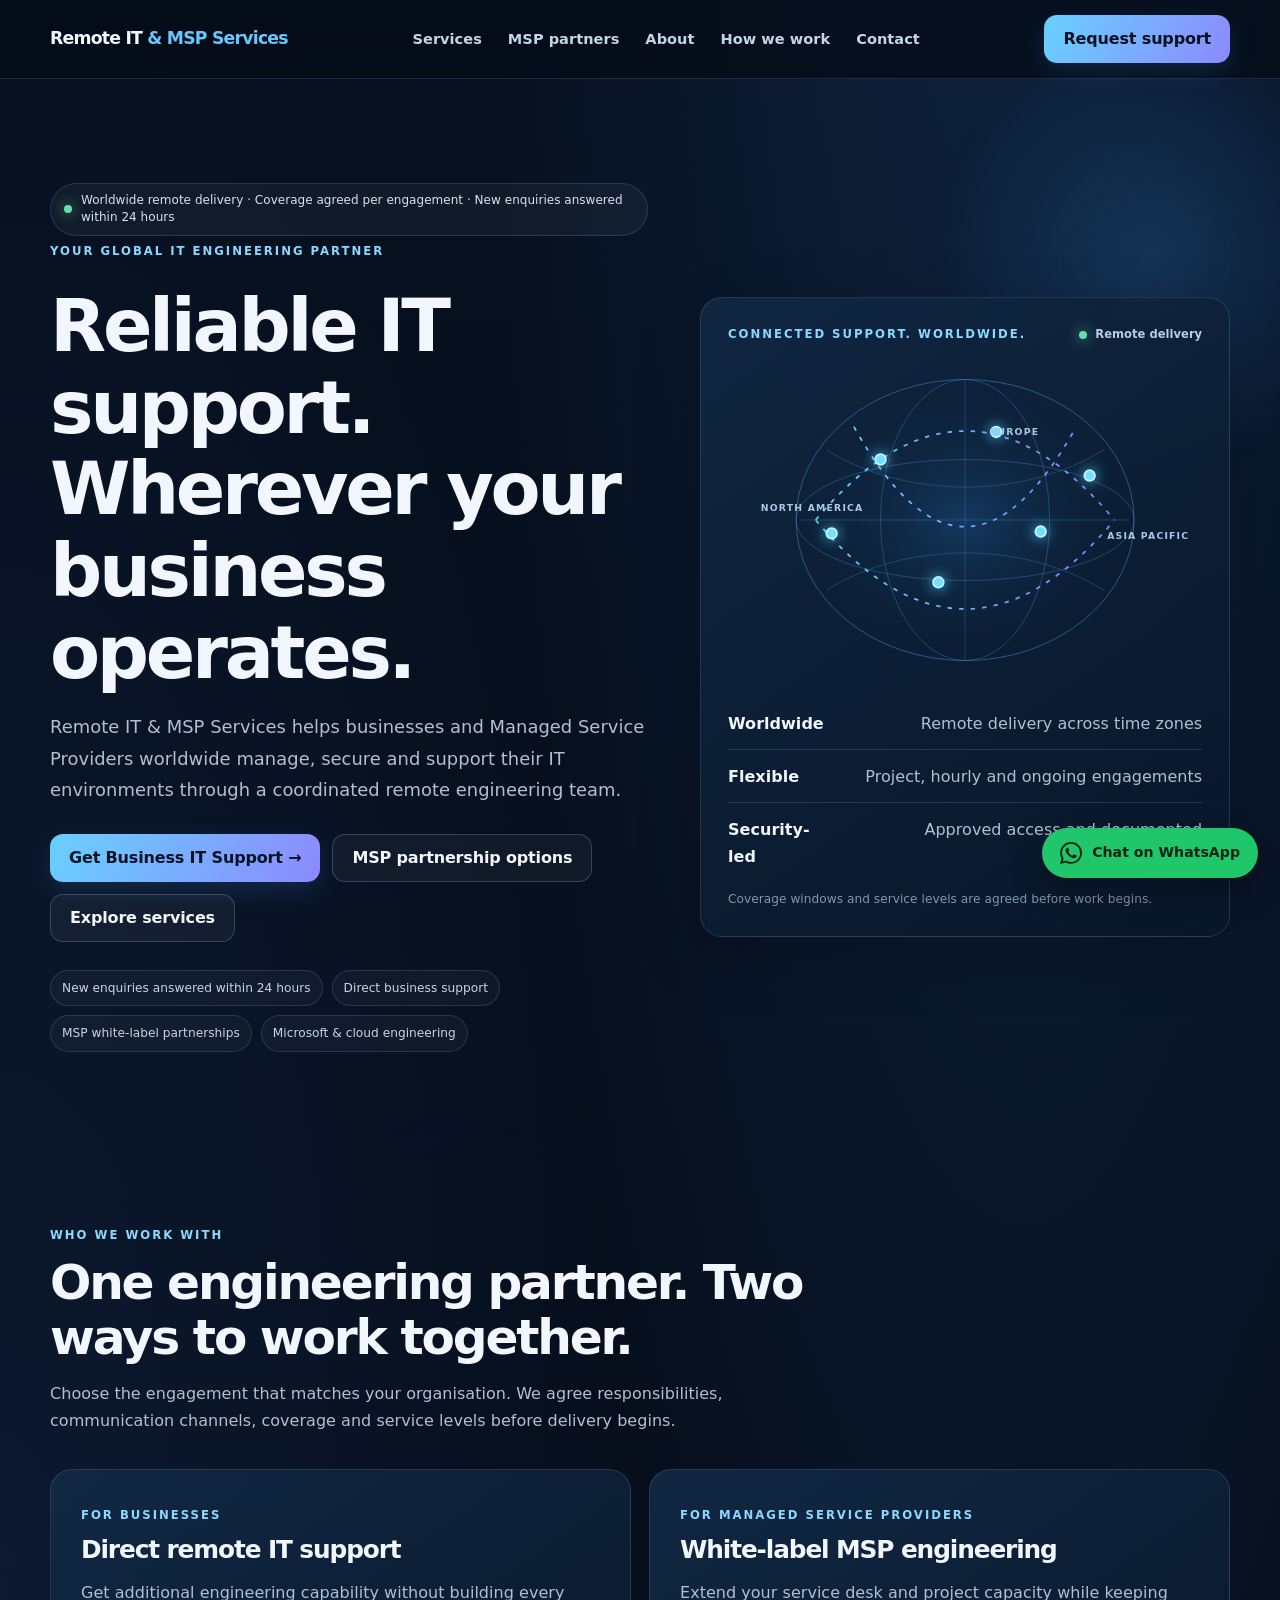
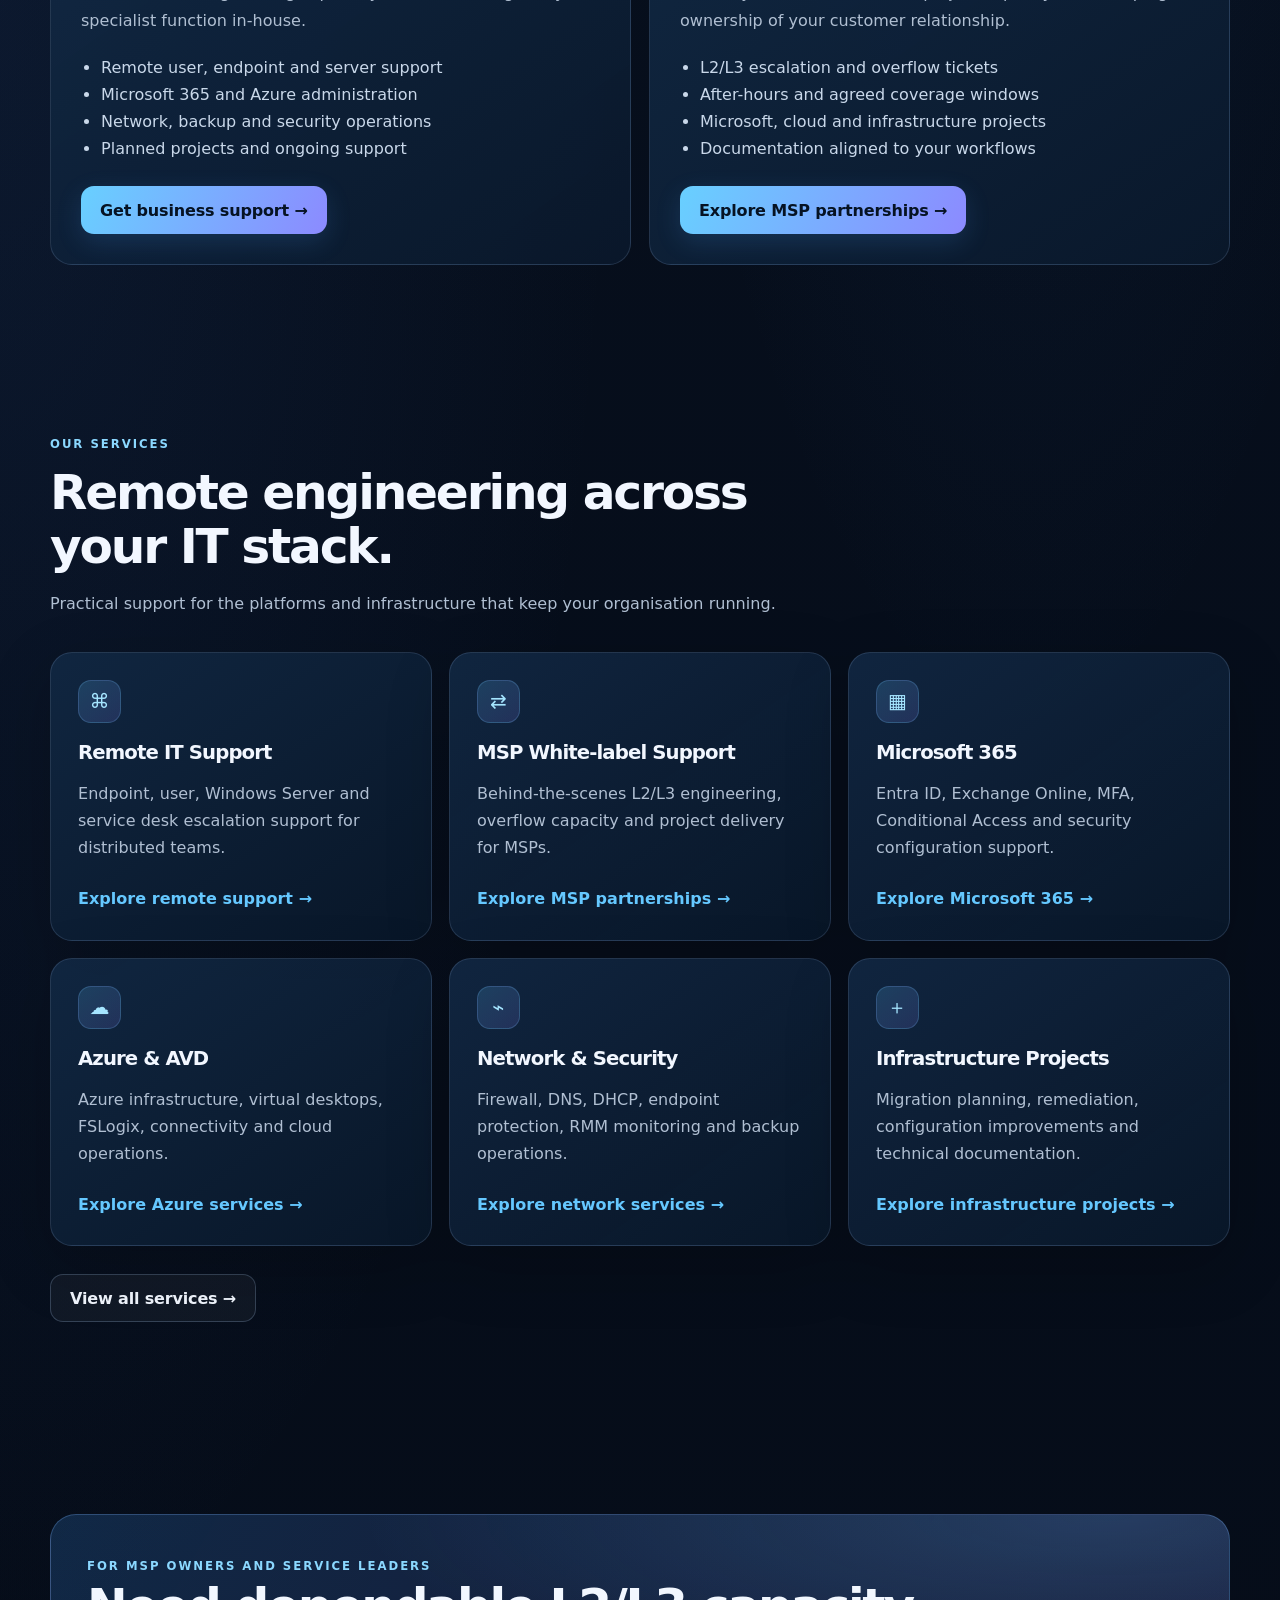
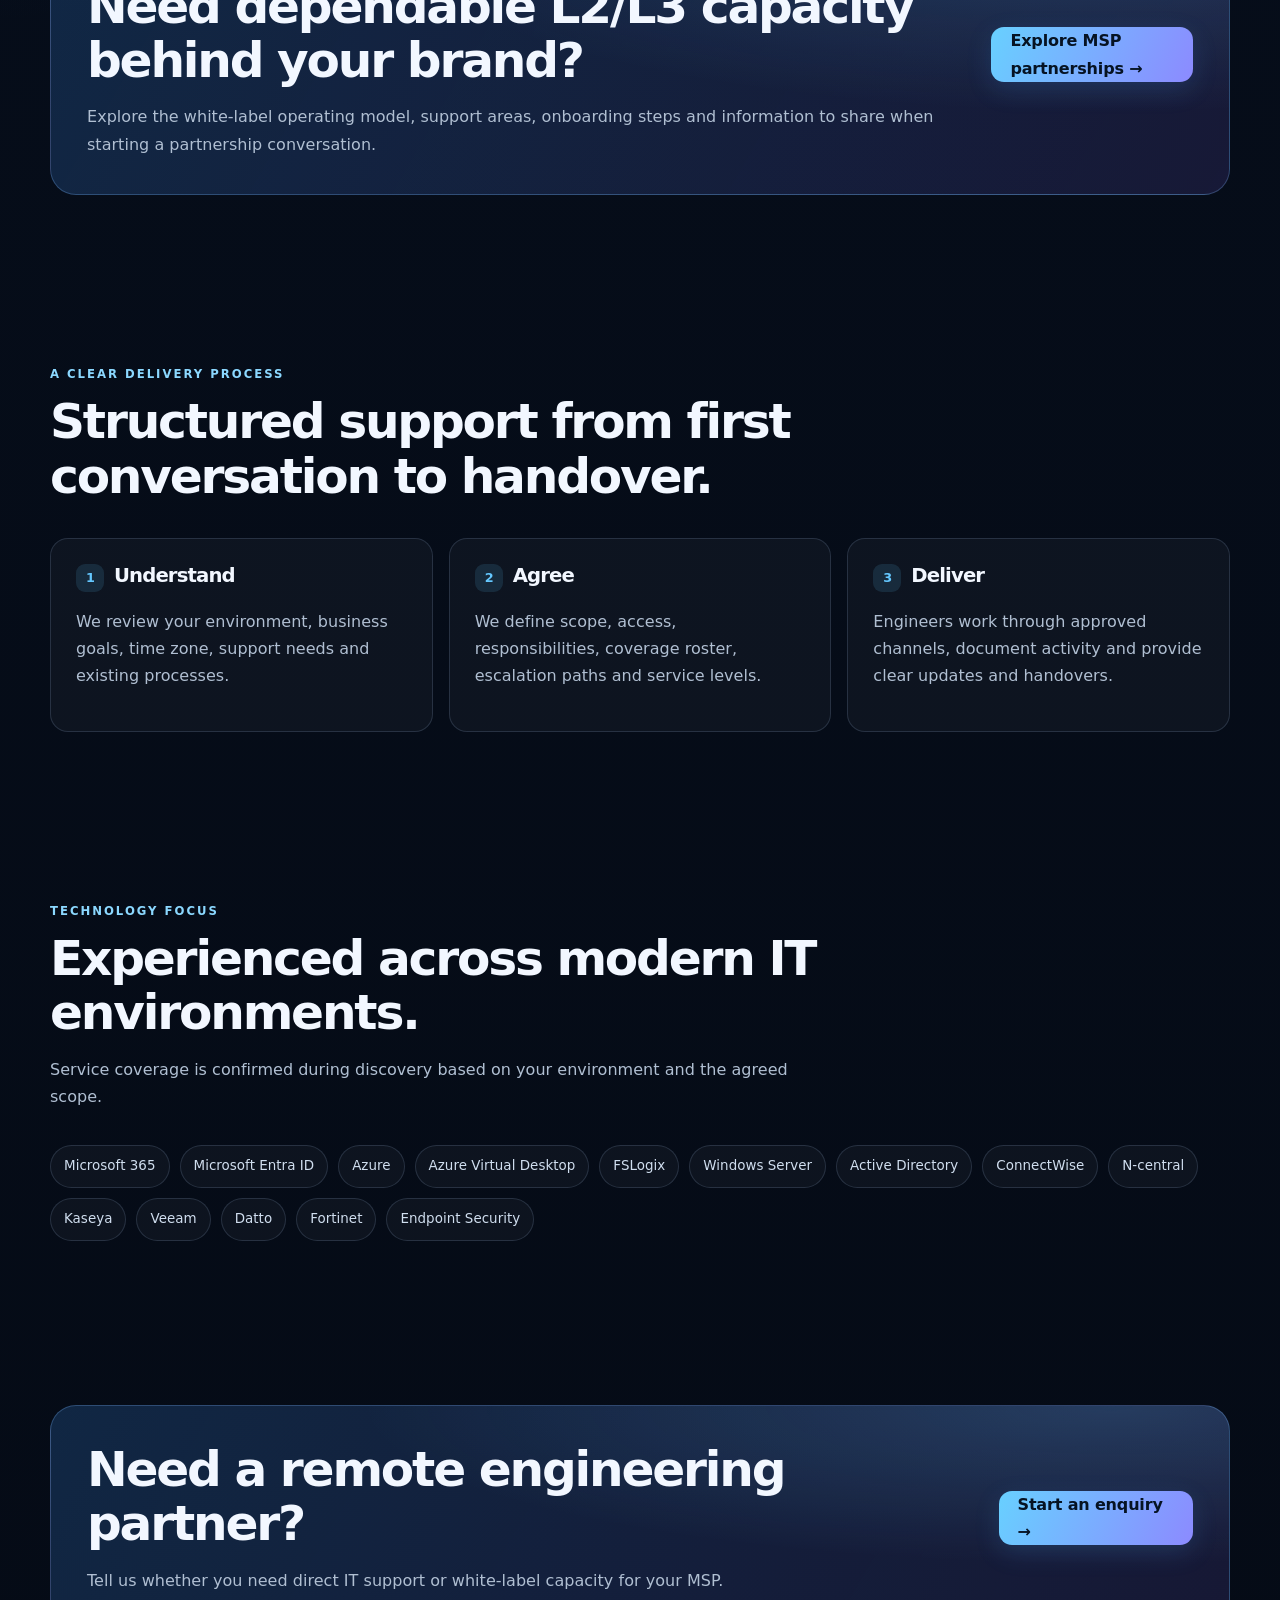
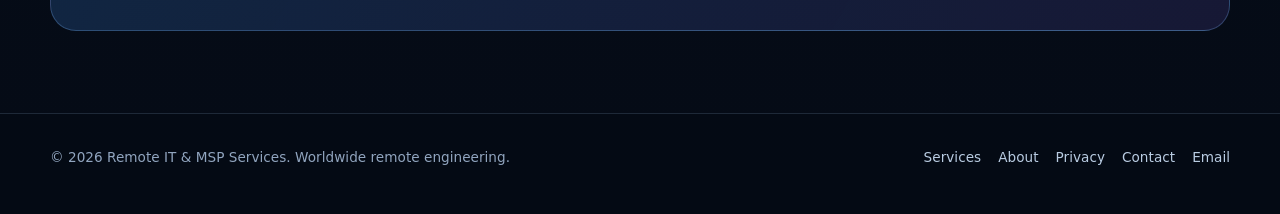
==== commit 8ef43ed3: "Improve homepage positioning and MSP partner discovery" ====
--- a/index.html
+++ b/index.html
@@ -4,7 +4,7 @@
 <meta charset="utf-8">
 <meta name="viewport" content="width=device-width,initial-scale=1">
 <title>Worldwide Remote IT Support & MSP White-label Engineering | Remote IT & MSP Services</title>
-<meta name="description" content="Worldwide remote IT support and white-label MSP engineering. 24/7 team-based coverage for Microsoft 365, Azure, AVD, Windows Server, networking and infrastructure.">
+<meta name="description" content="Remote IT support and white-label MSP engineering for businesses and MSPs worldwide. Microsoft 365, Azure, AVD, Windows Server, networking and infrastructure projects.">
 <meta name="keywords" content="worldwide remote IT support, MSP white label support, remote MSP engineer, Microsoft 365 support, Azure support, AVD support, L2 L3 IT support">
 <meta name="author" content="Remote IT & MSP Services">
 <meta name="robots" content="index,follow">
@@ -20,22 +20,22 @@
 <body>
 <header class="site-header"><div class="container nav">
 <a class="brand" href="index.html">Remote IT <span>& MSP Services</span></a>
-<nav class="nav-links" aria-label="Main navigation"><a href="services/">Services</a><a href="about.html">About</a><a href="#how-we-work">How we work</a><a href="contact.html">Contact</a></nav>
+<nav class="nav-links" aria-label="Main navigation"><a href="services/">Services</a><a href="msp-partners.html">MSP partners</a><a href="about.html">About</a><a href="#how-we-work">How we work</a><a href="contact.html">Contact</a></nav>
 <a class="nav-cta" href="contact.html">Request support</a><button class="menu-toggle" aria-label="Toggle navigation" aria-expanded="false">☰</button>
 </div></header>
 <main>
 <section class="hero"><div class="container hero-grid">
-<div><span class="availability"><i></i> Worldwide remote delivery · 24/7 team coverage by agreement · New enquiries answered within 24 hours</span><span class="eyebrow">Your global IT engineering partner</span>
+<div><span class="availability"><i></i> Worldwide remote delivery · Coverage agreed per engagement · New enquiries answered within 24 hours</span><span class="eyebrow">Your global IT engineering partner</span>
 <h1>Reliable IT support. Wherever your business operates.</h1>
 <p class="lead">Remote IT & MSP Services helps businesses and Managed Service Providers worldwide manage, secure and support their IT environments through a coordinated remote engineering team.</p>
-<div class="actions"><a class="button primary" href="contact.html?customer=Direct%20business">Get Business IT Support →</a><a class="button secondary" href="contact.html?customer=MSP%20partner">Become an MSP Partner</a><a class="button secondary" href="services/">Explore services</a></div>
+<div class="actions"><a class="button primary" href="contact.html?customer=Direct%20business">Get Business IT Support →</a><a class="button secondary" href="msp-partners.html">MSP partnership options</a><a class="button secondary" href="services/">Explore services</a></div>
 <div class="proof"><span>New enquiries answered within 24 hours</span><span>Direct business support</span><span>MSP white-label partnerships</span><span>Microsoft & cloud engineering</span></div>
 </div>
 <aside class="hero-panel global-panel"><div class="panel-topline"><span class="eyebrow">Connected support. Worldwide.</span><span class="live-indicator"><i></i> Remote delivery</span></div><div class="globe-wrap" aria-label="Illustration of a connected global network"><svg class="global-globe" viewBox="0 0 560 390" role="img" aria-labelledby="globe-title"><title id="globe-title">Global network connections</title><defs><radialGradient id="globeFill"><stop offset="0" stop-color="#1c5790" stop-opacity=".45"/><stop offset="1" stop-color="#07172b" stop-opacity=".08"/></radialGradient><linearGradient id="arcStroke"><stop stop-color="#54d9ff"/><stop offset="1" stop-color="#8b7cff"/></linearGradient></defs><ellipse cx="280" cy="190" rx="190" ry="158" fill="url(#globeFill)" stroke="#3e83bb" stroke-opacity=".65"/><ellipse cx="280" cy="190" rx="95" ry="158" fill="none" stroke="#4d91c4" stroke-opacity=".4"/><ellipse cx="280" cy="190" rx="190" ry="68" fill="none" stroke="#4d91c4" stroke-opacity=".4"/><path d="M96 190h368M280 32v316M124 111c90 56 222 56 312 0M124 269c90-56 222-56 312 0" fill="none" stroke="#4d91c4" stroke-opacity=".35"/><path class="orbit-line" d="M112 190Q280 -10 448 190M112 190Q280 390 448 190M155 85Q280 310 405 85" fill="none" stroke="url(#arcStroke)" stroke-width="2" stroke-dasharray="5 8"/><g class="map-nodes"><circle cx="185" cy="122" r="6"/><circle cx="315" cy="91" r="6"/><circle cx="365" cy="203" r="6"/><circle cx="250" cy="260" r="6"/><circle cx="130" cy="205" r="6"/><circle cx="420" cy="140" r="6"/></g></svg><span class="map-label label-na">NORTH AMERICA</span><span class="map-label label-eu">EUROPE</span><span class="map-label label-apac">ASIA PACIFIC</span></div><div class="coverage-list"><div class="coverage-row"><strong>Worldwide</strong><span>Remote delivery across time zones</span></div><div class="coverage-row"><strong>Flexible</strong><span>Project, hourly and ongoing engagements</span></div><div class="coverage-row"><strong>Security-led</strong><span>Approved access and documented changes</span></div></div><p class="panel-footnote">Coverage windows and service levels are agreed before work begins.</p></aside>
 </div></section>
 <section class="section container"><div class="section-head"><span class="eyebrow">Who we work with</span><h2>One engineering partner. Two ways to work together.</h2><p>Choose the engagement that matches your organisation. We agree responsibilities, communication channels, coverage and service levels before delivery begins.</p></div>
 <div class="split"><article class="audience"><span class="eyebrow">For businesses</span><h3>Direct remote IT support</h3><p class="muted">Get additional engineering capability without building every specialist function in-house.</p><ul><li>Remote user, endpoint and server support</li><li>Microsoft 365 and Azure administration</li><li>Network, backup and security operations</li><li>Planned projects and ongoing support</li></ul><a class="button primary" href="contact.html?customer=Direct%20business">Get business support →</a></article>
-<article class="audience"><span class="eyebrow">For managed service providers</span><h3>White-label MSP engineering</h3><p class="muted">Extend your service desk and project capacity while keeping ownership of your customer relationship.</p><ul><li>L2/L3 escalation and overflow tickets</li><li>After-hours and agreed coverage windows</li><li>Microsoft, cloud and infrastructure projects</li><li>Documentation aligned to your workflows</li></ul><a class="button primary" href="contact.html?customer=MSP%20partner">Discuss an MSP partnership →</a></article></div>
+<article class="audience"><span class="eyebrow">For managed service providers</span><h3>White-label MSP engineering</h3><p class="muted">Extend your service desk and project capacity while keeping ownership of your customer relationship.</p><ul><li>L2/L3 escalation and overflow tickets</li><li>After-hours and agreed coverage windows</li><li>Microsoft, cloud and infrastructure projects</li><li>Documentation aligned to your workflows</li></ul><a class="button primary" href="msp-partners.html">Explore MSP partnerships →</a></article></div>
 </section>
 <section class="section container"><div class="section-head"><span class="eyebrow">Our services</span><h2>Remote engineering across your IT stack.</h2><p>Practical support for the platforms and infrastructure that keep your organisation running.</p></div>
 <div class="grid"><article class="card"><div class="icon">⌘</div><h3>Remote IT Support</h3><p>Endpoint, user, Windows Server and service desk escalation support for distributed teams.</p><a href="services/remote-it-support.html">Explore remote support →</a></article>
@@ -46,6 +46,7 @@
 <article class="card"><div class="icon">＋</div><h3>Infrastructure Projects</h3><p>Migration planning, remediation, configuration improvements and technical documentation.</p><a href="services/infrastructure-projects.html">Explore infrastructure projects →</a></article></div>
 <div class="actions"><a class="button secondary" href="services/">View all services →</a></div>
 </section>
+<section class="section container"><div class="band"><div><span class="eyebrow">For MSP owners and service leaders</span><h2>Need dependable L2/L3 capacity behind your brand?</h2><p>Explore the white-label operating model, support areas, onboarding steps and information to share when starting a partnership conversation.</p></div><a class="button primary" href="msp-partners.html">Explore MSP partnerships →</a></div></section>
 <section class="section container" id="how-we-work"><div class="section-head"><span class="eyebrow">A clear delivery process</span><h2>Structured support from first conversation to handover.</h2></div>
 <div class="steps"><article class="step"><h3>Understand</h3><p class="muted">We review your environment, business goals, time zone, support needs and existing processes.</p></article><article class="step"><h3>Agree</h3><p class="muted">We define scope, access, responsibilities, coverage roster, escalation paths and service levels.</p></article><article class="step"><h3>Deliver</h3><p class="muted">Engineers work through approved channels, document activity and provide clear updates and handovers.</p></article></div>
 </section>
--- a/assets/css/site.css
+++ b/assets/css/site.css
@@ -1,24 +1,119 @@
-:root{--bg:#07111f;--panel:#0d1b2d;--text:#edf5ff;--muted:#a7b6c9;--line:rgba(255,255,255,.13);--blue:#67b7ff;--violet:#8c7bff;--green:#54d6a0;--max:1160px}*{box-sizing:border-box}html{scroll-behavior:smooth}body{margin:0;background:radial-gradient(circle at 8% 0%,rgba(69,136,255,.15),transparent 30%),linear-gradient(180deg,#07111f,#050b14);color:var(--text);font:16px/1.65 Inter,system-ui,-apple-system,"Segoe UI",sans-serif}a{color:inherit}.container{width:min(calc(100% - 36px),var(--max));margin:auto}.site-header{position:sticky;top:0;z-index:20;background:rgba(5,12,22,.92);backdrop-filter:blur(18px);border-bottom:1px solid var(--line)}.nav{min-height:76px;display:flex;align-items:center;justify-content:space-between;gap:24px}.brand{text-decoration:none;font-weight:900;letter-spacing:-.04em}.brand span{color:var(--blue)}.nav-links{display:flex;align-items:center;gap:22px}.nav-links a{text-decoration:none;color:#c3d0df;font-size:.9rem}.nav-links a:hover{color:#fff}.nav-cta,.button{display:inline-flex;align-items:center;justify-content:center;min-height:46px;padding:0 18px;border-radius:12px;text-decoration:none;font-weight:800;border:1px solid var(--line);cursor:pointer}.nav-cta,.button.primary{background:linear-gradient(130deg,var(--blue),var(--violet));color:#06101d;border:0}.button.secondary{background:rgba(255,255,255,.04);color:var(--text)}.menu-toggle{display:none;background:none;border:1px solid var(--line);color:white;border-radius:10px;padding:8px 12px;font-size:1.2rem}.hero{padding:100px 0 80px}.hero-grid{display:grid;grid-template-columns:1.15fr .85fr;gap:56px;align-items:center}.eyebrow{display:inline-block;color:#8cc8ff;font-size:.75rem;font-weight:900;letter-spacing:.16em;text-transform:uppercase}.availability{display:inline-flex;align-items:center;gap:9px;border:1px solid var(--line);background:rgba(255,255,255,.035);padding:8px 12px;border-radius:999px;font-size:.76rem;color:#d3deeb}.availability i{width:8px;height:8px;border-radius:50%;background:var(--green);box-shadow:0 0 16px var(--green)}h1,h2,h3{line-height:1.12;letter-spacing:-.035em}h1{font-size:clamp(2.8rem,6.4vw,5.4rem);margin:20px 0}h2{font-size:clamp(2rem,4vw,3.2rem);margin:0 0 16px}h3{font-size:1.2rem}.lead{font-size:1.16rem;max-width:720px;color:var(--muted)}.actions{display:flex;gap:12px;flex-wrap:wrap;margin:28px 0}.proof{display:flex;flex-wrap:wrap;gap:9px}.proof span,.pill{border:1px solid var(--line);border-radius:999px;padding:7px 11px;color:#c2d0e1;font-size:.78rem;background:rgba(255,255,255,.025)}.hero-panel,.card,.info-panel,.form-panel{border:1px solid var(--line);border-radius:22px;background:linear-gradient(145deg,rgba(255,255,255,.065),rgba(255,255,255,.02));padding:26px}.hero-panel{position:relative;overflow:hidden}.coverage-list{display:grid;gap:14px;margin-top:20px}.coverage-row{display:flex;justify-content:space-between;gap:16px;border-bottom:1px solid var(--line);padding-bottom:12px}.coverage-row:last-child{border:0}.coverage-row span{color:var(--muted)}.section{padding:78px 0;scroll-margin-top:85px}.section-head{max-width:760px;margin-bottom:34px}.section-head p,.muted{color:var(--muted)}.grid{display:grid;grid-template-columns:repeat(3,1fr);gap:16px}.grid.two{grid-template-columns:repeat(2,1fr)}.card{transition:transform .2s,border-color .2s}.card:hover{transform:translateY(-4px);border-color:rgba(103,183,255,.45)}.card p{color:var(--muted)}.card ul{padding-left:20px;color:#c7d4e3}.card li{margin:7px 0}.split{display:grid;grid-template-columns:1fr 1fr;gap:18px}.audience{background:var(--panel);border:1px solid var(--line);border-radius:22px;padding:28px}.audience h3{margin-top:0}.audience ul{color:#c7d4e3;padding-left:20px}.steps{display:grid;grid-template-columns:repeat(3,1fr);gap:16px}.step{border:1px solid var(--line);border-radius:18px;padding:24px;background:rgba(255,255,255,.03)}.band{background:linear-gradient(120deg,rgba(71,141,255,.13),rgba(132,108,255,.12));border:1px solid rgba(125,169,255,.2);border-radius:24px;padding:32px;display:flex;justify-content:space-between;align-items:center;gap:24px}.band p{color:var(--muted);margin-bottom:0}.tags{display:flex;flex-wrap:wrap;gap:9px}.tag{padding:9px 12px;border:1px solid var(--line);border-radius:999px;color:#c8d5e4;font-size:.85rem}.page-hero{padding:76px 0 42px}.page-hero h1{font-size:clamp(2.6rem,5.4vw,4.5rem);max-width:900px}.breadcrumbs{font-size:.82rem;color:var(--muted);margin-bottom:18px}.breadcrumbs a{color:#9acbff}.contact-layout{display:grid;grid-template-columns:.8fr 1.2fr;gap:20px;align-items:start}.form-grid{display:grid;grid-template-columns:1fr 1fr;gap:14px}.field{display:grid;gap:6px}.field.full{grid-column:1/-1}label{font-size:.83rem;font-weight:750;color:#d4dfed}input,select,textarea{width:100%;background:#071321;color:white;border:1px solid var(--line);border-radius:11px;padding:13px;font:inherit}textarea{min-height:130px;resize:vertical}.checks{display:flex;flex-wrap:wrap;gap:9px}.checks label{display:flex;align-items:center;gap:7px;padding:8px 10px;border:1px solid var(--line);border-radius:999px;font-size:.78rem;font-weight:500}.checks input{width:auto}.note{font-size:.78rem;color:#8fa0b5}.site-footer{border-top:1px solid var(--line);padding:30px 0 44px;color:#91a1b6;font-size:.85rem}.footer-row{display:flex;justify-content:space-between;gap:18px;flex-wrap:wrap}.footer-links{display:flex;gap:16px;flex-wrap:wrap}.footer-links a{color:#b9c9db;text-decoration:none}.notice{padding:14px 16px;border:1px solid rgba(84,214,160,.3);border-radius:12px;background:rgba(84,214,160,.07);color:#c9f5e2}.legal{max-width:850px}.legal h2{font-size:1.5rem;margin-top:34px}.legal p,.legal li{color:var(--muted)}@media(max-width:850px){.hero-grid,.contact-layout{grid-template-columns:1fr}.grid{grid-template-columns:repeat(2,1fr)}.steps{grid-template-columns:1fr}.nav-links{display:none;position:absolute;top:76px;left:0;right:0;background:#081321;padding:18px 22px 24px;border-bottom:1px solid var(--line);flex-direction:column;align-items:flex-start}.nav-links.open{display:flex}.menu-toggle{display:block}.band{align-items:flex-start;flex-direction:column}}@media(max-width:600px){.container{width:min(calc(100% - 28px),var(--max))}.hero{padding:70px 0 55px}.section{padding:58px 0}.grid,.grid.two,.split,.form-grid{grid-template-columns:1fr}.field.full{grid-column:auto}.actions .button{width:100%}.coverage-row{flex-direction:column;gap:2px}.band{padding:24px}}@media(prefers-reduced-motion:reduce){html{scroll-behavior:auto}*,*:before,*:after{transition:none!important}}
-
-/* Motion system: subtle, purposeful and respectful of reduced-motion settings */
-body{background-size:160% 160%;animation:ambient-drift 24s ease-in-out infinite alternate}
-@keyframes ambient-drift{0%{background-position:0% 0%}100%{background-position:100% 60%}}
-.hero{position:relative;isolation:isolate;overflow:hidden}
-.hero:before,.hero:after{content:"";position:absolute;z-index:-1;border-radius:50%;filter:blur(2px);pointer-events:none}
-.hero:before{width:340px;height:340px;right:5%;top:8%;background:radial-gradient(circle,rgba(103,183,255,.16),transparent 68%);animation:orb-float 13s ease-in-out infinite}
-.hero:after{width:250px;height:250px;left:30%;bottom:0;background:radial-gradient(circle,rgba(140,123,255,.12),transparent 70%);animation:orb-float 17s ease-in-out infinite reverse}
-@keyframes orb-float{0%,100%{transform:translate3d(0,0,0)}50%{transform:translate3d(24px,-22px,0)}}
-.hero-panel{animation:panel-enter .9s cubic-bezier(.2,.75,.25,1) both;box-shadow:0 22px 70px rgba(0,0,0,.18)}
-@keyframes panel-enter{from{opacity:0;transform:translateY(24px) scale(.985)}to{opacity:1;transform:translateY(0) scale(1)}}
-.button,.nav-cta,.card,.audience,.step,.tag{transition:transform .28s ease,border-color .28s ease,box-shadow .28s ease,background-color .28s ease}
-.button:hover,.nav-cta:hover{transform:translateY(-3px);box-shadow:0 12px 28px rgba(103,183,255,.16)}
-.card:hover,.audience:hover,.step:hover{transform:translateY(-6px);box-shadow:0 18px 38px rgba(0,0,0,.18)}
-.tag:hover{transform:translateY(-3px);border-color:rgba(103,183,255,.55)}
-.reveal-ready .reveal{opacity:0;transform:translateY(22px);transition:opacity .7s ease,transform .7s cubic-bezier(.2,.7,.2,1)}
+:root{color-scheme:dark;--bg:#07101f;--bg-deep:#050b16;--panel:#0d1b30;--panel-2:#10233c;--text:#f2f7ff;--muted:#b0bfd2;--soft:#8296b1;--line:rgba(169,201,238,.16);--blue:#65c8ff;--cyan:#4de0d0;--violet:#9285ff;--green:#65e0ad;--max:1180px;--radius:22px}
+*{box-sizing:border-box}
+html{scroll-behavior:smooth;scroll-padding-top:90px}
+body{margin:0;min-width:320px;background:radial-gradient(ellipse at 80% -15%,rgba(46,112,190,.22),transparent 38%),radial-gradient(ellipse at 0% 32%,rgba(50,94,170,.13),transparent 34%),linear-gradient(180deg,var(--bg),var(--bg-deep));color:var(--text);font:16px/1.7 Inter,ui-sans-serif,system-ui,-apple-system,"Segoe UI",sans-serif;letter-spacing:.002em}
+body:before{content:"";position:fixed;inset:0;z-index:-1;pointer-events:none;opacity:.17;background-image:linear-gradient(rgba(120,170,220,.07) 1px,transparent 1px),linear-gradient(90deg,rgba(120,170,220,.07) 1px,transparent 1px);background-size:58px 58px;mask-image:linear-gradient(to bottom,black,transparent 72%)}
+a{color:var(--blue);text-underline-offset:4px}
+a:hover{color:#b6e9ff}
+button,input,select,textarea{font:inherit}
+.container{width:min(calc(100% - 44px),var(--max));margin-inline:auto}
+.site-header{position:sticky;top:0;z-index:30;background:rgba(5,12,24,.84);backdrop-filter:blur(18px);border-bottom:1px solid var(--line)}
+.nav{min-height:78px;display:flex;align-items:center;justify-content:space-between;gap:22px}
+.brand{color:var(--text);text-decoration:none;font-weight:900;letter-spacing:-.045em;font-size:1.08rem;white-space:nowrap}
+.brand span{color:var(--blue)}
+.nav-links{display:flex;align-items:center;gap:26px}
+.nav-links a{color:#c5d4e8;text-decoration:none;font-size:.91rem;font-weight:650;transition:color .2s}
+.nav-links a:hover,.nav-links a[aria-current=page]{color:#fff}
+.nav-cta,.button{display:inline-flex;align-items:center;justify-content:center;gap:9px;min-height:48px;padding:0 19px;border:1px solid var(--line);border-radius:13px;text-decoration:none;font-weight:800;letter-spacing:-.01em;transition:transform .25s,border-color .25s,box-shadow .25s,background .25s}
+.nav-cta,.button.primary{background:linear-gradient(115deg,#68d0ff,#8c8aff);color:#061323;border:0;box-shadow:0 8px 26px rgba(75,163,255,.16)}
+.button.secondary{background:rgba(255,255,255,.045);color:var(--text);border-color:rgba(174,206,244,.23)}
+.button:hover,.nav-cta:hover{transform:translateY(-3px);box-shadow:0 14px 32px rgba(67,164,255,.2);color:#061323}
+.button.secondary:hover{color:#fff;background:rgba(105,181,255,.12);border-color:rgba(105,181,255,.55)}
+.menu-toggle{display:none;background:rgba(255,255,255,.05);border:1px solid var(--line);color:var(--text);border-radius:11px;padding:8px 12px;font-size:1.2rem;cursor:pointer}
+.hero{position:relative;isolation:isolate;padding:104px 0 86px;overflow:hidden}
+.hero:before,.hero:after{content:"";position:absolute;z-index:-1;border-radius:50%;pointer-events:none;filter:blur(2px)}
+.hero:before{width:460px;height:460px;right:-8%;top:-5%;background:radial-gradient(circle,rgba(62,161,255,.17),transparent 68%);animation:float-orb 15s ease-in-out infinite}
+.hero:after{width:340px;height:340px;left:22%;bottom:-30%;background:radial-gradient(circle,rgba(123,107,255,.13),transparent 70%);animation:float-orb 18s ease-in-out infinite reverse}
+@keyframes float-orb{0%,100%{transform:translate3d(0,0,0)}50%{transform:translate3d(22px,-20px,0)}}
+.hero-grid{display:grid;grid-template-columns:1.06fr .94fr;gap:52px;align-items:center}
+.eyebrow{display:inline-block;color:#8bd8ff;font-size:.73rem;font-weight:900;letter-spacing:.17em;text-transform:uppercase}
+.availability{display:inline-flex;align-items:center;gap:9px;border:1px solid var(--line);background:rgba(255,255,255,.045);padding:8px 13px;border-radius:999px;font-size:.75rem;color:#d4e2f4;line-height:1.45}
+.availability i,.live-indicator i{width:8px;height:8px;border-radius:50%;background:var(--green);box-shadow:0 0 14px rgba(101,224,173,.85);flex:none}
+h1,h2,h3{line-height:1.12;letter-spacing:-.045em}
+h1{font-size:clamp(2.75rem,5.7vw,5.05rem);margin:22px 0 18px;max-width:760px}
+h2{font-size:clamp(1.9rem,3.8vw,3.05rem);margin:0 0 16px}
+h3{font-size:1.23rem;margin:0 0 12px}
+.lead{font-size:clamp(1.05rem,1.4vw,1.2rem);max-width:700px;color:var(--muted);line-height:1.75}
+.actions{display:flex;gap:12px;flex-wrap:wrap;margin:28px 0}
+.proof{display:flex;flex-wrap:wrap;gap:9px;margin-top:25px}
+.proof span,.pill{border:1px solid var(--line);border-radius:999px;padding:7px 11px;color:#c6d6e9;font-size:.76rem;background:rgba(255,255,255,.035)}
+.hero-panel,.card,.info-panel,.form-panel{border:1px solid var(--line);border-radius:var(--radius);background:linear-gradient(145deg,rgba(17,39,66,.94),rgba(9,23,41,.92));padding:27px;box-shadow:0 20px 65px rgba(0,0,0,.2)}
+.hero-panel{position:relative;overflow:hidden;animation:panel-in .85s cubic-bezier(.2,.75,.25,1) both}
+@keyframes panel-in{from{opacity:0;transform:translateY(22px) scale(.985)}to{opacity:1;transform:translateY(0) scale(1)}}
+.panel-topline{display:flex;align-items:center;justify-content:space-between;gap:12px}
+.live-indicator{display:inline-flex;align-items:center;gap:8px;color:#b9cce1;font-size:.72rem;font-weight:750}
+.globe-wrap{position:relative;margin:6px -12px 0;min-height:290px;display:grid;place-items:center;overflow:hidden}
+.global-globe{width:min(100%,510px);height:auto;overflow:visible}
+.global-globe ellipse:first-of-type{animation:globe-pulse 5s ease-in-out infinite}
+@keyframes globe-pulse{50%{stroke-opacity:1}}
+.orbit-line{animation:dash-flow 16s linear infinite}
+@keyframes dash-flow{to{stroke-dashoffset:-180}}
+.map-nodes circle{fill:#70e1ff;stroke:#c5f4ff;stroke-width:2;filter:drop-shadow(0 0 8px #4ecfff);animation:node-pulse 2.6s ease-in-out infinite}
+.map-nodes circle:nth-child(2n){animation-delay:.7s}
+@keyframes node-pulse{50%{opacity:.45;r:4}}
+.map-label{position:absolute;color:#a9c9e7;font-size:.58rem;letter-spacing:.13em;font-weight:850}
+.label-na{left:9%;top:43%}.label-eu{left:55%;top:21%}.label-apac{right:5%;top:51%}
+.coverage-list{display:grid;gap:13px;margin-top:12px}
+.coverage-row{display:flex;justify-content:space-between;gap:16px;border-bottom:1px solid var(--line);padding:0 0 12px}
+.coverage-row:last-child{border:0;padding-bottom:0}
+.coverage-row strong{color:#f0f6ff}.coverage-row span{color:var(--muted);text-align:right}
+.panel-footnote{font-size:.76rem;color:var(--soft);margin:18px 0 0}
+.section{padding:82px 0;scroll-margin-top:88px}
+.section-head{max-width:790px;margin-bottom:35px}
+.section-head p,.muted{color:var(--muted)}
+.section-head h2{margin-top:8px}
+.grid{display:grid;grid-template-columns:repeat(3,minmax(0,1fr));gap:17px}
+.grid.two{grid-template-columns:repeat(2,minmax(0,1fr))}
+.card{position:relative;min-width:0;transition:transform .28s,border-color .28s,box-shadow .28s}
+.card:hover,.audience:hover,.step:hover{transform:translateY(-5px);border-color:rgba(101,200,255,.48);box-shadow:0 22px 44px rgba(0,0,0,.25)}
+.card p{color:var(--muted)}
+.card a:not(.button){display:inline-block;margin-top:8px;font-weight:800;text-decoration:none}
+.card .icon{width:43px;height:43px;display:grid;place-items:center;border-radius:13px;background:linear-gradient(140deg,rgba(92,200,255,.18),rgba(142,128,255,.16));border:1px solid rgba(117,194,255,.22);color:#a5e5ff;font-size:1.25rem;margin-bottom:19px}
+.card ul{padding-left:20px;color:#c9d8ea}.card li{margin:7px 0}
+.split{display:grid;grid-template-columns:1fr 1fr;gap:18px}
+.audience{background:linear-gradient(145deg,rgba(18,42,70,.9),rgba(10,24,43,.94));border:1px solid var(--line);border-radius:var(--radius);padding:30px;transition:transform .28s,border-color .28s,box-shadow .28s}
+.audience h3{font-size:1.55rem;margin-top:8px}
+.audience ul{color:#c9d8ea;padding-left:20px;margin:20px 0 24px}
+.steps{display:grid;grid-template-columns:repeat(3,1fr);gap:16px}
+.step{border:1px solid var(--line);border-radius:18px;padding:25px;background:rgba(255,255,255,.035);transition:transform .28s,border-color .28s,box-shadow .28s}
+.step h3:before{display:inline-grid;place-items:center;width:28px;height:28px;margin-right:10px;border-radius:9px;background:rgba(96,198,255,.13);color:var(--blue);font-size:.8rem;content:counter(step)}
+.steps{counter-reset:step}.step{counter-increment:step}
+.band{background:radial-gradient(ellipse at 90% 0%,rgba(100,194,255,.2),transparent 50%),linear-gradient(120deg,rgba(38,91,151,.35),rgba(80,66,151,.24));border:1px solid rgba(125,184,255,.27);border-radius:26px;padding:36px;display:flex;justify-content:space-between;align-items:center;gap:24px}
+.band p{color:var(--muted);margin-bottom:0}
+.tags{display:flex;flex-wrap:wrap;gap:10px}
+.tag{padding:9px 13px;border:1px solid var(--line);border-radius:999px;color:#d0deef;font-size:.84rem;background:rgba(255,255,255,.035);transition:transform .22s,border-color .22s}
+.tag:hover{transform:translateY(-3px);border-color:rgba(101,200,255,.55)}
+.page-hero{padding:76px 0 42px}
+.page-hero h1{font-size:clamp(2.5rem,5vw,4.45rem);max-width:940px}
+.breadcrumbs{font-size:.82rem;color:var(--soft);margin-bottom:20px}
+.breadcrumbs a{color:#9bdcff}
+.contact-layout{display:grid;grid-template-columns:.82fr 1.18fr;gap:20px;align-items:start}
+.info-panel,.form-panel{padding:30px}
+.form-grid{display:grid;grid-template-columns:1fr 1fr;gap:15px}
+.field{display:grid;gap:7px;min-width:0}
+.field.full{grid-column:1/-1}
+label{font-size:.84rem;font-weight:750;color:#dce8f7}
+input,select,textarea{width:100%;min-width:0;background:#071526;color:#f2f7ff;border:1px solid rgba(165,199,235,.23);border-radius:11px;padding:13px 14px;font:inherit}
+input:focus,select:focus,textarea:focus{outline:2px solid rgba(101,200,255,.55);outline-offset:2px;border-color:var(--blue)}
+input::placeholder,textarea::placeholder{color:#8094ad}
+select option{background:#0c1b2e;color:#fff}
+textarea{min-height:135px;resize:vertical}
+.checks{display:flex;flex-wrap:wrap;gap:9px}
+.checks label{display:flex;align-items:center;gap:7px;padding:8px 10px;border:1px solid var(--line);border-radius:999px;font-size:.78rem;font-weight:550;background:rgba(255,255,255,.025)}
+.checks input{width:auto;accent-color:#69cfff}
+.note{font-size:.78rem;color:var(--soft)}
+.site-footer{border-top:1px solid var(--line);padding:32px 0 45px;color:#91a5bf;font-size:.85rem;background:rgba(3,9,18,.35)}
+.footer-row{display:flex;justify-content:space-between;gap:18px;flex-wrap:wrap}
+.footer-links{display:flex;gap:17px;flex-wrap:wrap}
+.footer-links a{color:#b9cce2;text-decoration:none}.footer-links a:hover{color:#fff}
+.notice{padding:15px 17px;border:1px solid rgba(101,224,173,.35);border-radius:13px;background:rgba(48,153,112,.12);color:#d4ffeb;margin-bottom:18px}
+.legal{max-width:900px}.legal h2{font-size:1.55rem;margin-top:36px}.legal p,.legal li{color:var(--muted)}
+.reveal-ready .reveal{opacity:0;transform:translateY(20px);transition:opacity .65s ease,transform .65s cubic-bezier(.2,.7,.2,1)}
 .reveal-ready .reveal.is-visible{opacity:1;transform:translateY(0)}
-.whatsapp-float{position:fixed;right:22px;bottom:22px;z-index:50;display:flex;align-items:center;gap:10px;padding:12px 17px;border-radius:999px;background:#20c76a;color:#052313;text-decoration:none;font-weight:850;box-shadow:0 12px 34px rgba(0,0,0,.32);transition:transform .22s ease,box-shadow .22s ease}
-.whatsapp-float:hover{transform:translateY(-5px) scale(1.025);box-shadow:0 16px 38px rgba(32,199,106,.28)}
-.whatsapp-float svg{width:22px;height:22px;flex:none}
-.whatsapp-float span{font-size:.88rem}
-@media(max-width:600px){.whatsapp-float{right:14px;bottom:14px;padding:12px}.whatsapp-float span{display:none}}
-@media(prefers-reduced-motion:reduce){body{animation:none}.hero:before,.hero:after,.hero-panel{animation:none}.reveal-ready .reveal{opacity:1;transform:none;transition:none}.button,.nav-cta,.card,.audience,.step,.tag,.whatsapp-float{transition:none}}
+.whatsapp-float{position:fixed;right:22px;bottom:22px;z-index:50;display:flex;align-items:center;gap:10px;padding:13px 18px;border-radius:999px;background:#20c76a;color:#052313;text-decoration:none;font-weight:850;box-shadow:0 12px 34px rgba(0,0,0,.32);transition:transform .22s,box-shadow .22s}
+.whatsapp-float:hover{transform:translateY(-4px);box-shadow:0 16px 38px rgba(32,199,106,.28);color:#052313}
+.whatsapp-float svg{width:22px;height:22px;flex:none}.whatsapp-float span{font-size:.88rem}
+@media(max-width:980px){.hero-grid{grid-template-columns:1fr;gap:35px}.hero-panel{max-width:720px}.nav-links{gap:16px}.grid{grid-template-columns:repeat(2,minmax(0,1fr))}}
+@media(max-width:760px){.nav{min-height:70px}.nav-cta{display:none}.menu-toggle{display:block}.nav-links{display:none;position:absolute;top:70px;left:0;right:0;background:rgba(5,13,25,.98);padding:18px 24px 24px;border-bottom:1px solid var(--line);flex-direction:column;align-items:flex-start}.nav-links.open{display:flex}.nav-links a{width:100%;padding:7px 0}.hero{padding:76px 0 58px}.section{padding:64px 0}.steps{grid-template-columns:1fr}.band{align-items:flex-start;flex-direction:column}.contact-layout{grid-template-columns:1fr}}
+@media(max-width:580px){.container{width:min(calc(100% - 30px),var(--max))}.brand{font-size:.98rem}.availability{font-size:.68rem;align-items:flex-start}.hero{padding-top:60px}h1{font-size:clamp(2.45rem,12vw,3.65rem)}.grid,.grid.two,.split,.form-grid{grid-template-columns:1fr}.field.full{grid-column:auto}.actions{gap:10px}.actions .button{width:100%}.coverage-row{flex-direction:column;gap:2px}.coverage-row span{text-align:left}.hero-panel,.card,.info-panel,.form-panel{padding:22px}.audience{padding:23px}.band{padding:25px}.globe-wrap{min-height:230px}.map-label{font-size:.5rem}.whatsapp-float{right:14px;bottom:14px;padding:12px}.whatsapp-float span{display:none}.footer-row{flex-direction:column}}
+@media(prefers-reduced-motion:reduce){html{scroll-behavior:auto}*,*:before,*:after{animation-duration:.01ms!important;animation-iteration-count:1!important;transition-duration:.01ms!important}.reveal-ready .reveal{opacity:1;transform:none}}
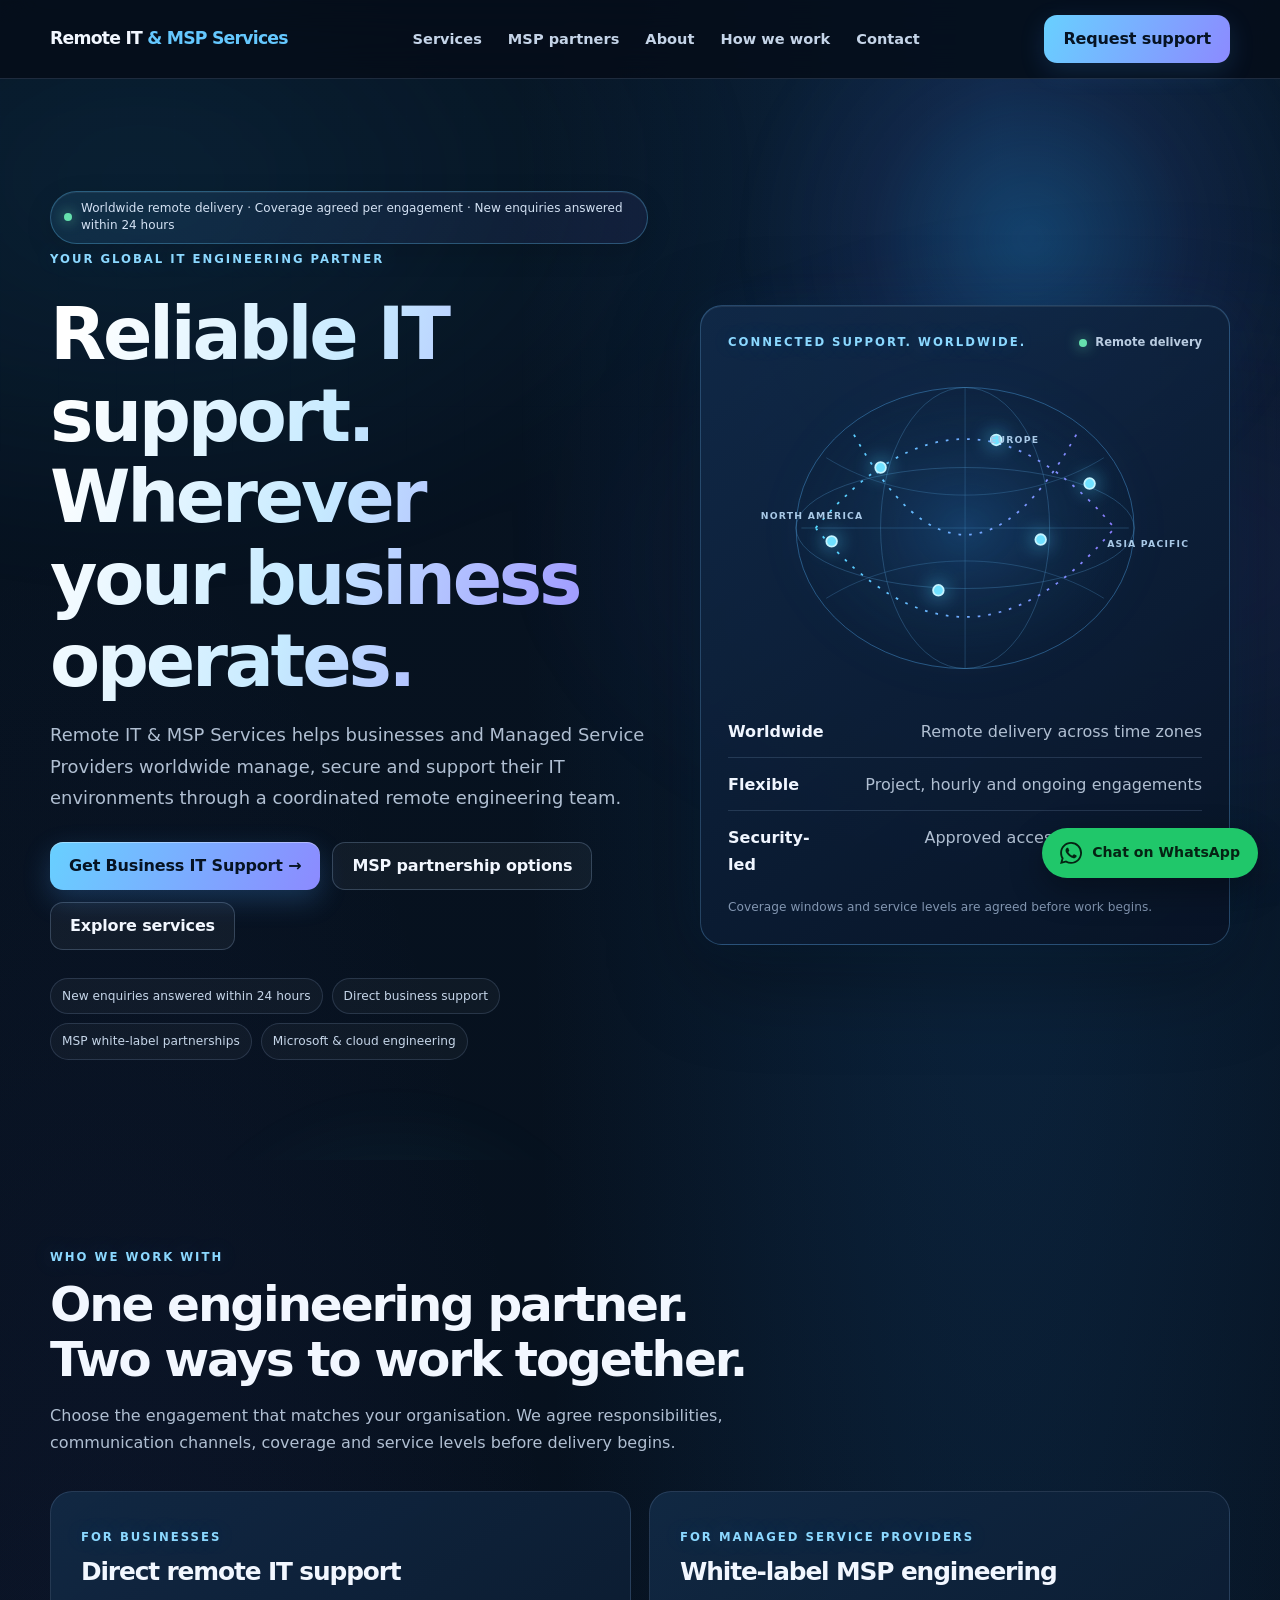
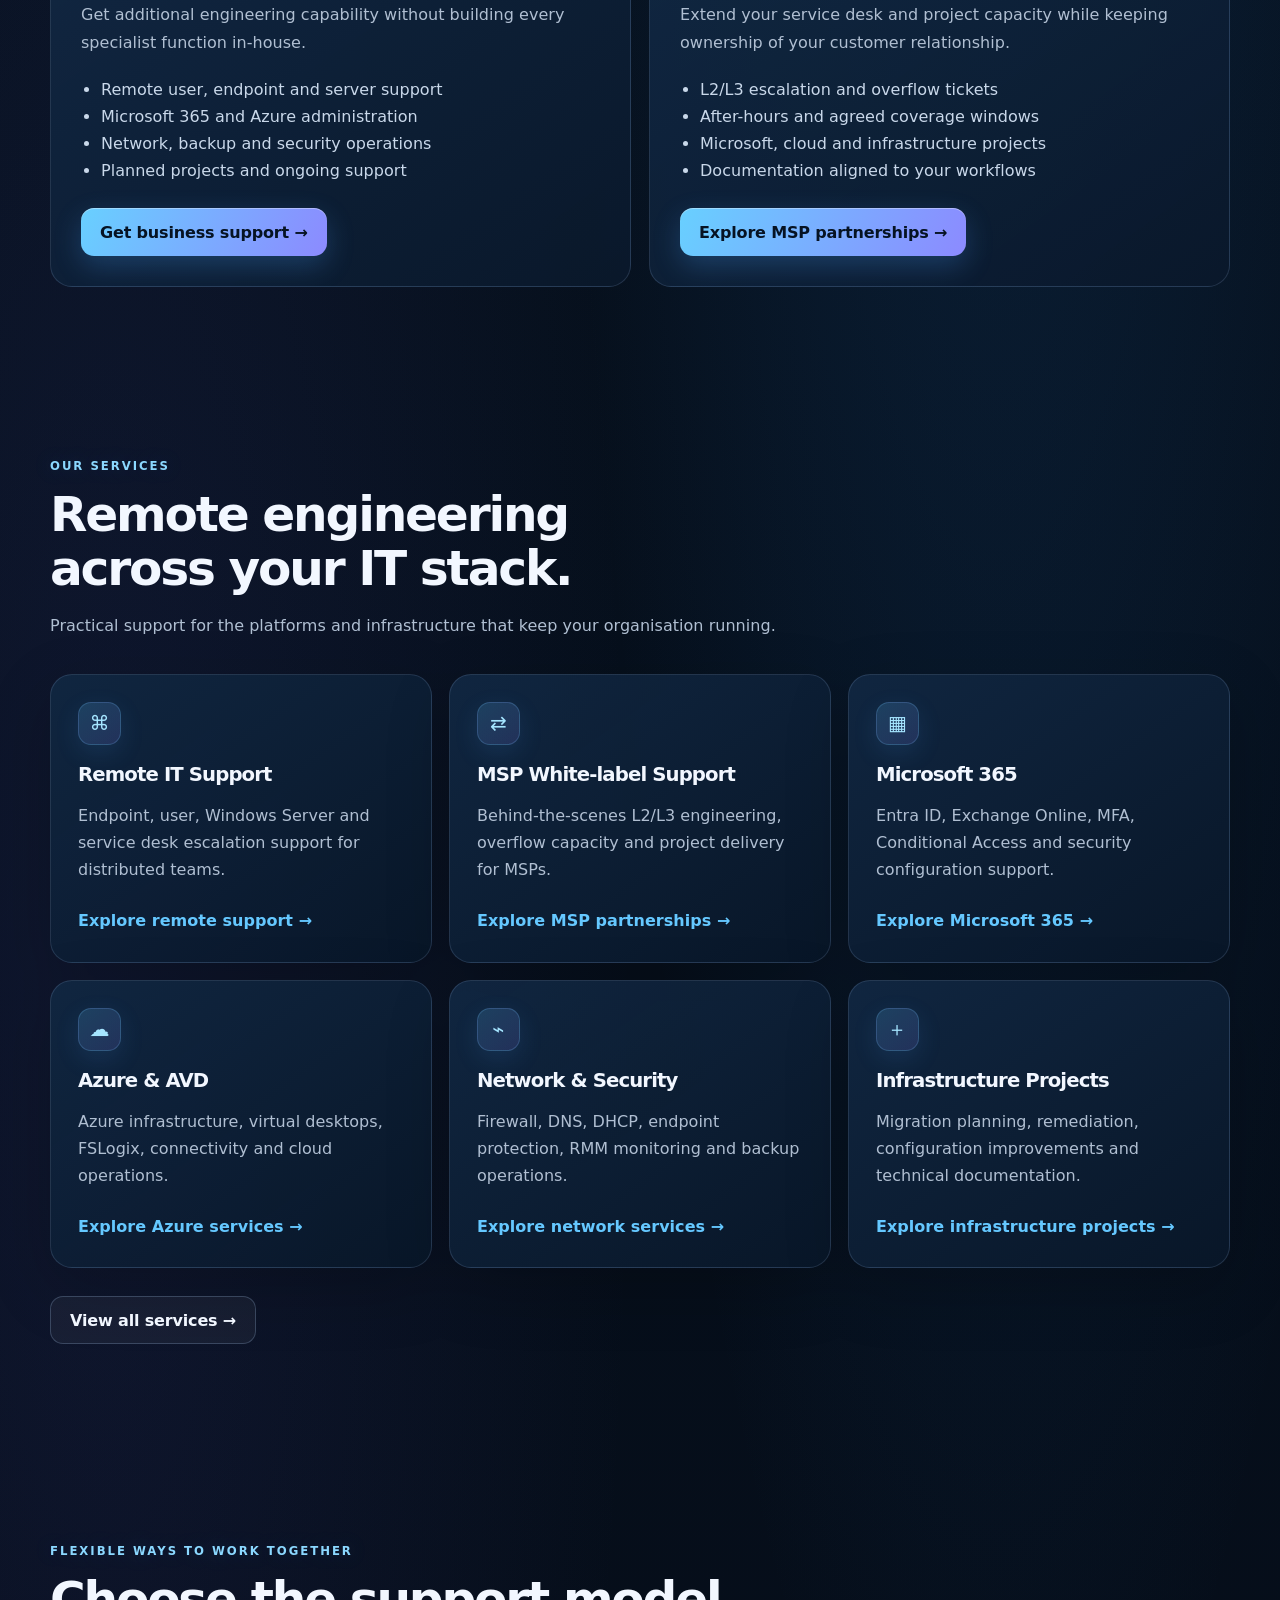
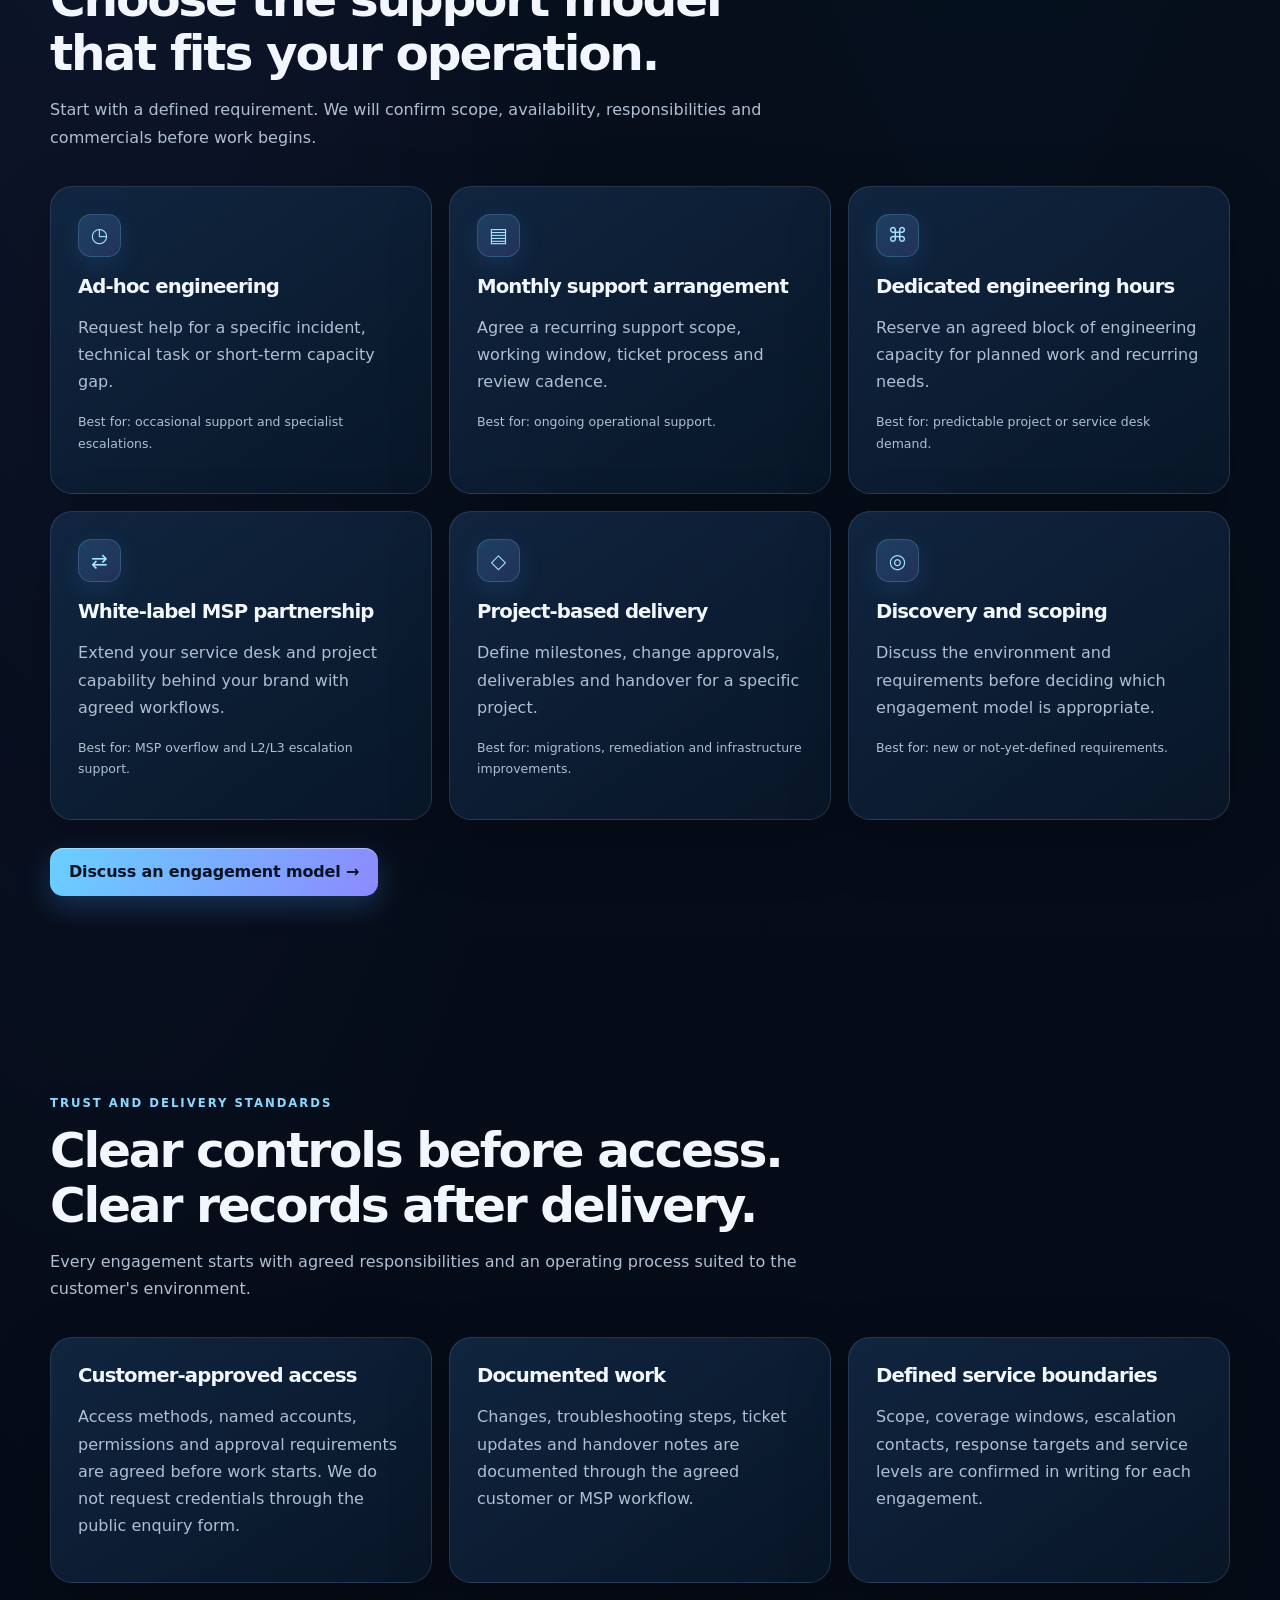
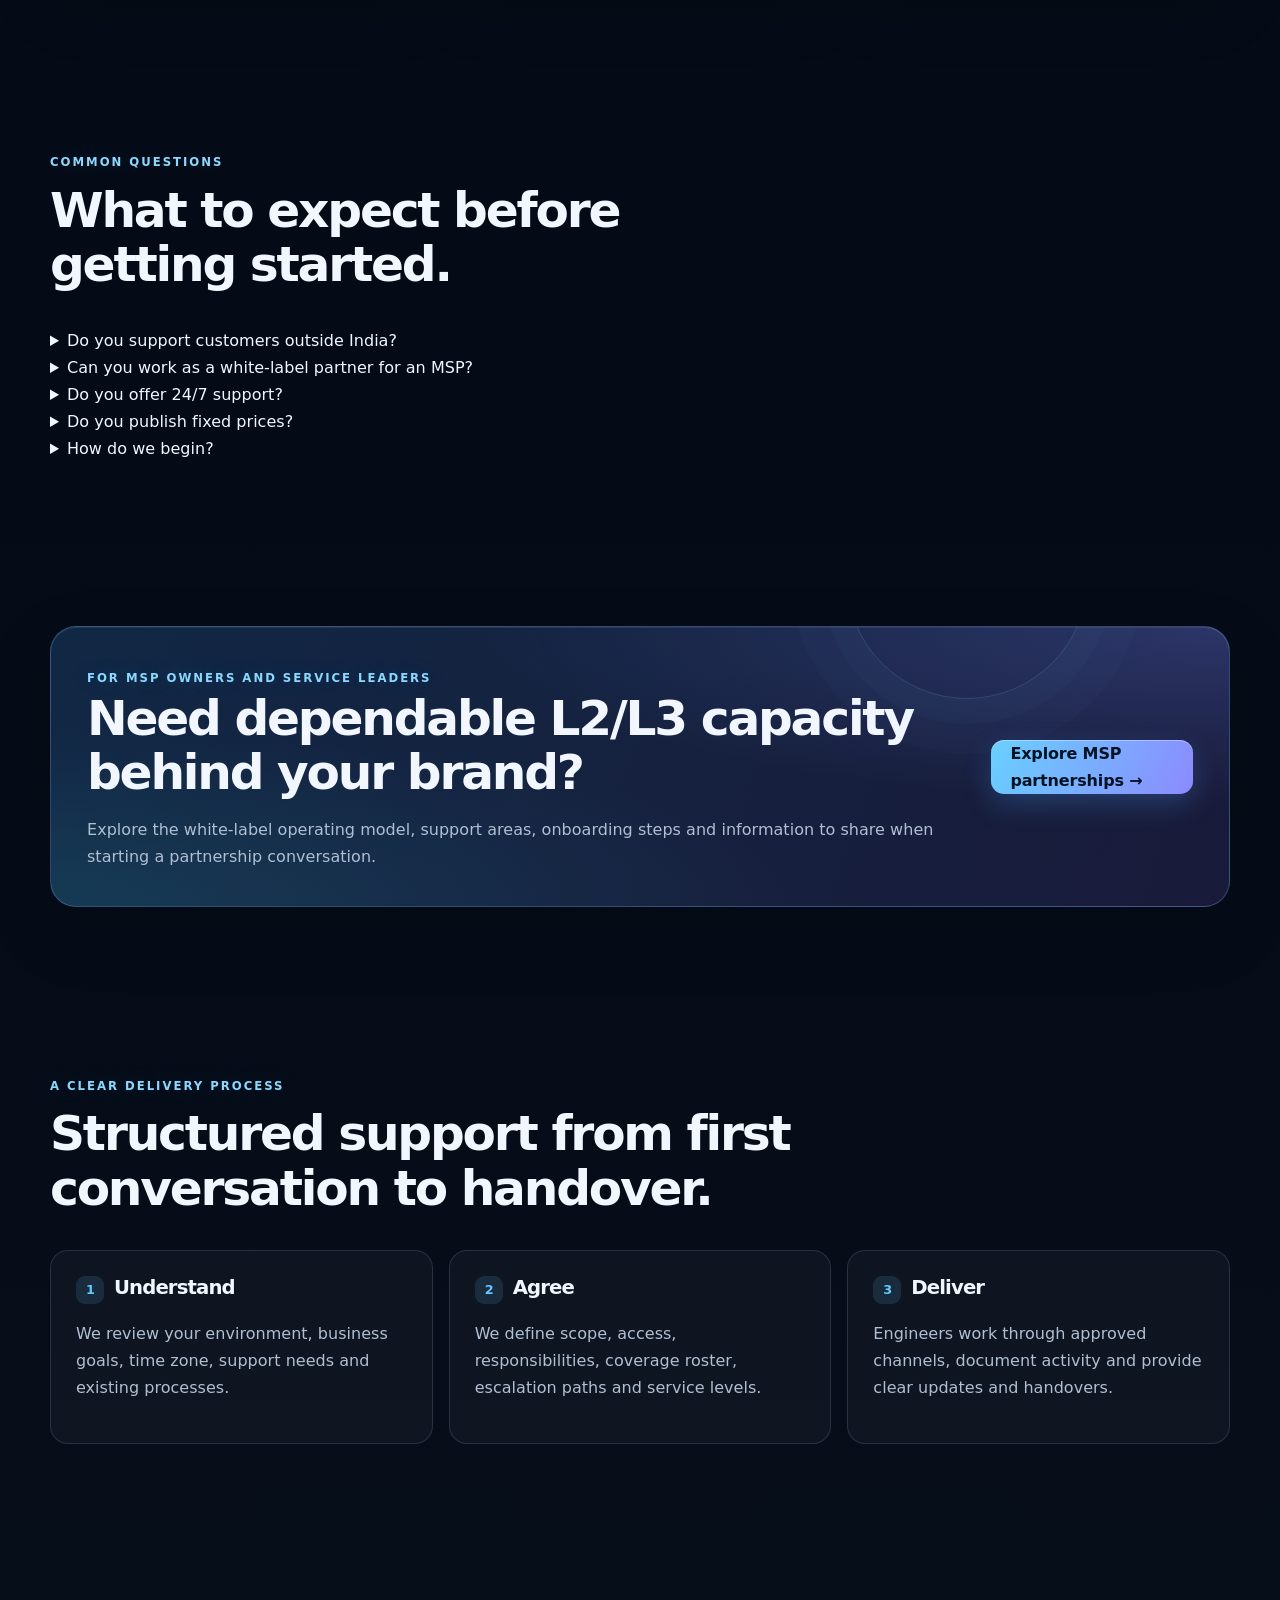
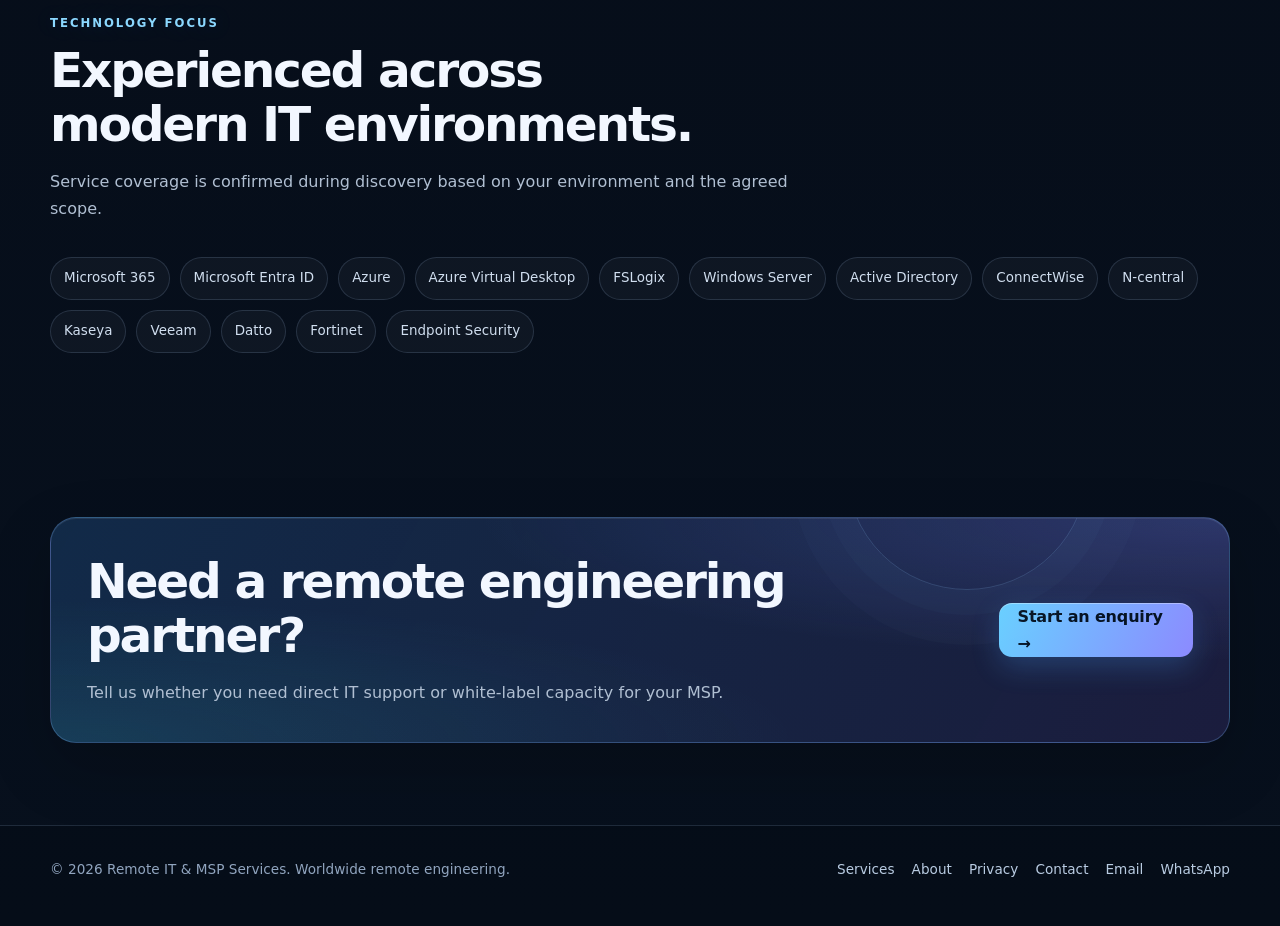
==== commit 3e7c4966: "Improve production SEO, enquiries and service conversion" ====
--- a/index.html
+++ b/index.html
@@ -8,14 +8,14 @@
 <meta name="keywords" content="worldwide remote IT support, MSP white label support, remote MSP engineer, Microsoft 365 support, Azure support, AVD support, L2 L3 IT support">
 <meta name="author" content="Remote IT & MSP Services">
 <meta name="robots" content="index,follow">
-<link rel="canonical" href="https://abhisheksaini7171-lab.github.io/remote-it-msp-services/">
+<link rel="canonical" href="https://remote-it-msp-services.abhisheksaini7171.workers.dev/">
 <meta property="og:type" content="website">
 <meta property="og:title" content="Worldwide Remote IT Support & MSP Engineering">
 <meta property="og:description" content="A remote engineering team for businesses and MSP partners worldwide.">
-<meta property="og:url" content="https://abhisheksaini7171-lab.github.io/remote-it-msp-services/">
+<meta property="og:url" content="https://remote-it-msp-services.abhisheksaini7171.workers.dev/">
 <meta name="theme-color" content="#07111f">
 <link rel="stylesheet" href="assets/css/site.css">
-<script type="application/ld+json">{"@context":"https://schema.org","@type":"ProfessionalService","name":"Remote IT & MSP Services","description":"Worldwide remote IT support and white-label MSP engineering services.","url":"https://abhisheksaini7171-lab.github.io/remote-it-msp-services/","email":"abhisheksaini7171@gmail.com","areaServed":"Worldwide","serviceType":["Remote IT Support","MSP White-label Engineering","Microsoft 365 Support","Azure and AVD Support","Network and Infrastructure Support"]}</script>
+<script type="application/ld+json">{"@context":"https://schema.org","@type":"ProfessionalService","name":"Remote IT & MSP Services","description":"Worldwide remote IT support and white-label MSP engineering services.","url":"https://remote-it-msp-services.abhisheksaini7171.workers.dev/","email":"abhisheksaini7171@gmail.com","areaServed":"Worldwide","serviceType":["Remote IT Support","MSP White-label Engineering","Microsoft 365 Support","Azure and AVD Support","Network and Infrastructure Support"]}</script>
 </head>
 <body>
 <header class="site-header"><div class="container nav">
@@ -46,6 +46,9 @@
 <article class="card"><div class="icon">＋</div><h3>Infrastructure Projects</h3><p>Migration planning, remediation, configuration improvements and technical documentation.</p><a href="services/infrastructure-projects.html">Explore infrastructure projects →</a></article></div>
 <div class="actions"><a class="button secondary" href="services/">View all services →</a></div>
 </section>
+<section class="section container" id="engagement-models"><div class="section-head"><span class="eyebrow">Flexible ways to work together</span><h2>Choose the support model that fits your operation.</h2><p>Start with a defined requirement. We will confirm scope, availability, responsibilities and commercials before work begins.</p></div><div class="grid"><article class="card"><div class="icon">◷</div><h3>Ad-hoc engineering</h3><p>Request help for a specific incident, technical task or short-term capacity gap.</p><p class="note">Best for: occasional support and specialist escalations.</p></article><article class="card"><div class="icon">▤</div><h3>Monthly support arrangement</h3><p>Agree a recurring support scope, working window, ticket process and review cadence.</p><p class="note">Best for: ongoing operational support.</p></article><article class="card"><div class="icon">⌘</div><h3>Dedicated engineering hours</h3><p>Reserve an agreed block of engineering capacity for planned work and recurring needs.</p><p class="note">Best for: predictable project or service desk demand.</p></article><article class="card"><div class="icon">⇄</div><h3>White-label MSP partnership</h3><p>Extend your service desk and project capability behind your brand with agreed workflows.</p><p class="note">Best for: MSP overflow and L2/L3 escalation support.</p></article><article class="card"><div class="icon">◇</div><h3>Project-based delivery</h3><p>Define milestones, change approvals, deliverables and handover for a specific project.</p><p class="note">Best for: migrations, remediation and infrastructure improvements.</p></article><article class="card"><div class="icon">◎</div><h3>Discovery and scoping</h3><p>Discuss the environment and requirements before deciding which engagement model is appropriate.</p><p class="note">Best for: new or not-yet-defined requirements.</p></article></div><div class="actions"><a class="button primary" href="contact.html?engagement=Discovery">Discuss an engagement model →</a></div></section>
+<section class="section container"><div class="section-head"><span class="eyebrow">Trust and delivery standards</span><h2>Clear controls before access. Clear records after delivery.</h2><p>Every engagement starts with agreed responsibilities and an operating process suited to the customer's environment.</p></div><div class="grid"><article class="card"><h3>Customer-approved access</h3><p>Access methods, named accounts, permissions and approval requirements are agreed before work starts. We do not request credentials through the public enquiry form.</p></article><article class="card"><h3>Documented work</h3><p>Changes, troubleshooting steps, ticket updates and handover notes are documented through the agreed customer or MSP workflow.</p></article><article class="card"><h3>Defined service boundaries</h3><p>Scope, coverage windows, escalation contacts, response targets and service levels are confirmed in writing for each engagement.</p></article></div></section>
+<section class="section container" id="common-questions"><div class="section-head"><span class="eyebrow">Common questions</span><h2>What to expect before getting started.</h2></div><div class="faq-list"><details><summary>Do you support customers outside India?</summary><p>Yes. The service is designed for worldwide remote delivery. Time zones, coverage windows and service responsibilities are agreed for each engagement.</p></details><details><summary>Can you work as a white-label partner for an MSP?</summary><p>Yes. We can discuss agreed ticket queues, escalation processes, documentation standards, customer communication rules and project support behind your brand.</p></details><details><summary>Do you offer 24/7 support?</summary><p>24/7 engineering coverage can be discussed by team arrangement and is subject to the agreed scope, roster and service-level terms. It is not an automatic or unconditional coverage promise.</p></details><details><summary>Do you publish fixed prices?</summary><p>Pricing depends on the support scope, skills required, coverage window and engagement model. We discuss the requirement and provide a proposal before work begins.</p></details><details><summary>How do we begin?</summary><p>Send an enquiry with a high-level description of your environment and needs. The team aims to respond to new enquiries within 24 hours to discuss next steps.</p></details></div></section>
 <section class="section container"><div class="band"><div><span class="eyebrow">For MSP owners and service leaders</span><h2>Need dependable L2/L3 capacity behind your brand?</h2><p>Explore the white-label operating model, support areas, onboarding steps and information to share when starting a partnership conversation.</p></div><a class="button primary" href="msp-partners.html">Explore MSP partnerships →</a></div></section>
 <section class="section container" id="how-we-work"><div class="section-head"><span class="eyebrow">A clear delivery process</span><h2>Structured support from first conversation to handover.</h2></div>
 <div class="steps"><article class="step"><h3>Understand</h3><p class="muted">We review your environment, business goals, time zone, support needs and existing processes.</p></article><article class="step"><h3>Agree</h3><p class="muted">We define scope, access, responsibilities, coverage roster, escalation paths and service levels.</p></article><article class="step"><h3>Deliver</h3><p class="muted">Engineers work through approved channels, document activity and provide clear updates and handovers.</p></article></div>
@@ -53,6 +56,6 @@
 <section class="section container"><div class="section-head"><span class="eyebrow">Technology focus</span><h2>Experienced across modern IT environments.</h2><p>Service coverage is confirmed during discovery based on your environment and the agreed scope.</p></div><div class="tags"><span class="tag">Microsoft 365</span><span class="tag">Microsoft Entra ID</span><span class="tag">Azure</span><span class="tag">Azure Virtual Desktop</span><span class="tag">FSLogix</span><span class="tag">Windows Server</span><span class="tag">Active Directory</span><span class="tag">ConnectWise</span><span class="tag">N-central</span><span class="tag">Kaseya</span><span class="tag">Veeam</span><span class="tag">Datto</span><span class="tag">Fortinet</span><span class="tag">Endpoint Security</span></div></section>
 <section class="section container"><div class="band"><div><h2>Need a remote engineering partner?</h2><p>Tell us whether you need direct IT support or white-label capacity for your MSP.</p></div><a class="button primary" href="contact.html">Start an enquiry →</a></div></section>
 </main>
-<footer class="site-footer"><div class="container footer-row"><span>© 2026 Remote IT & MSP Services. Worldwide remote engineering.</span><div class="footer-links"><a href="services/">Services</a><a href="about.html">About</a><a href="privacy.html">Privacy</a><a href="contact.html">Contact</a><a href="mailto:abhisheksaini7171@gmail.com">Email</a></div></div></footer>
+<footer class="site-footer"><div class="container footer-row"><span>© 2026 Remote IT & MSP Services. Worldwide remote engineering.</span><div class="footer-links"><a href="services/">Services</a><a href="about.html">About</a><a href="privacy.html">Privacy</a><a href="contact.html">Contact</a><a href="mailto:abhisheksaini7171@gmail.com">Email</a><a href="https://wa.me/919055121420" target="_blank" rel="noopener noreferrer">WhatsApp</a></div></div></footer>
 <script src="assets/js/site.js"></script>
 </body></html>
--- a/assets/css/site.css
+++ b/assets/css/site.css
@@ -117,3 +117,65 @@
 @media(max-width:760px){.nav{min-height:70px}.nav-cta{display:none}.menu-toggle{display:block}.nav-links{display:none;position:absolute;top:70px;left:0;right:0;background:rgba(5,13,25,.98);padding:18px 24px 24px;border-bottom:1px solid var(--line);flex-direction:column;align-items:flex-start}.nav-links.open{display:flex}.nav-links a{width:100%;padding:7px 0}.hero{padding:76px 0 58px}.section{padding:64px 0}.steps{grid-template-columns:1fr}.band{align-items:flex-start;flex-direction:column}.contact-layout{grid-template-columns:1fr}}
 @media(max-width:580px){.container{width:min(calc(100% - 30px),var(--max))}.brand{font-size:.98rem}.availability{font-size:.68rem;align-items:flex-start}.hero{padding-top:60px}h1{font-size:clamp(2.45rem,12vw,3.65rem)}.grid,.grid.two,.split,.form-grid{grid-template-columns:1fr}.field.full{grid-column:auto}.actions{gap:10px}.actions .button{width:100%}.coverage-row{flex-direction:column;gap:2px}.coverage-row span{text-align:left}.hero-panel,.card,.info-panel,.form-panel{padding:22px}.audience{padding:23px}.band{padding:25px}.globe-wrap{min-height:230px}.map-label{font-size:.5rem}.whatsapp-float{right:14px;bottom:14px;padding:12px}.whatsapp-float span{display:none}.footer-row{flex-direction:column}}
 @media(prefers-reduced-motion:reduce){html{scroll-behavior:auto}*,*:before,*:after{animation-duration:.01ms!important;animation-iteration-count:1!important;transition-duration:.01ms!important}.reveal-ready .reveal{opacity:1;transform:none}}
+
+
+/* ===== Premium motion and interaction layer ===== */
+:root{
+  --premium-glow:rgba(75,190,255,.22);
+  --premium-violet:rgba(137,112,255,.18);
+  --premium-ease:cubic-bezier(.2,.75,.2,1);
+}
+body{background-color:#050b16;background-image:radial-gradient(ellipse at 78% 2%,rgba(31,112,190,.22),transparent 34%),radial-gradient(ellipse at 8% 36%,rgba(78,74,177,.13),transparent 32%),linear-gradient(180deg,#071321 0%,#050b16 70%,#07101d 100%)}
+body:after{content:"";position:fixed;inset:-25%;z-index:-2;pointer-events:none;background:radial-gradient(ellipse at 24% 30%,rgba(30,148,213,.11),transparent 29%),radial-gradient(ellipse at 76% 58%,rgba(117,85,224,.10),transparent 30%);filter:blur(42px);animation:aurora-drift 24s ease-in-out infinite alternate}
+@keyframes aurora-drift{0%{transform:translate3d(-2%,0,0) rotate(-4deg) scale(1)}100%{transform:translate3d(3%,-2%,0) rotate(5deg) scale(1.08)}}
+.scroll-progress{position:fixed;left:0;top:0;height:3px;width:0;z-index:100;background:linear-gradient(90deg,#54d8ff,#8c83ff,#61e5c0);box-shadow:0 0 16px rgba(84,216,255,.65);transform-origin:left}
+.site-header{transition:background .3s,border-color .3s,box-shadow .3s}
+.site-header.is-scrolled{background:rgba(4,10,21,.94);border-color:rgba(104,196,255,.24);box-shadow:0 12px 35px rgba(0,0,0,.22)}
+.hero{padding-top:112px;padding-bottom:100px}
+.hero:before{width:600px;height:600px;right:-4%;top:-13%;background:radial-gradient(circle,rgba(48,163,255,.23),rgba(91,91,224,.07) 38%,transparent 69%);filter:blur(9px)}
+.hero:after{width:480px;height:480px;left:12%;bottom:-38%;background:radial-gradient(circle,rgba(64,217,210,.10),transparent 70%);filter:blur(18px)}
+.hero-grid>div:first-child{animation:hero-copy-in .9s var(--premium-ease) both}
+@keyframes hero-copy-in{from{opacity:0;transform:translateY(30px);filter:blur(5px)}to{opacity:1;transform:translateY(0);filter:blur(0)}}
+.hero h1{background:linear-gradient(105deg,#fff 5%,#c6eaff 46%,#9f9aff 88%);background-clip:text;-webkit-background-clip:text;color:transparent;text-wrap:balance}
+.hero .availability{border-color:rgba(102,205,255,.3);background:linear-gradient(110deg,rgba(67,159,222,.13),rgba(117,100,218,.09));box-shadow:inset 0 1px rgba(255,255,255,.06),0 8px 28px rgba(0,0,0,.12)}
+.hero-panel,.card,.audience,.step,.info-panel,.form-panel{position:relative;isolation:isolate;overflow:hidden}
+.hero-panel{border-color:rgba(111,191,255,.28);background:linear-gradient(145deg,rgba(17,43,75,.86),rgba(8,19,37,.94));box-shadow:0 30px 90px rgba(0,0,0,.34),0 0 55px rgba(46,135,218,.09),inset 0 1px rgba(255,255,255,.08)}
+.hero-panel:before,.card:before,.audience:before,.step:before,.info-panel:before,.form-panel:before{content:"";position:absolute;inset:0;z-index:-1;pointer-events:none;background:radial-gradient(380px circle at var(--spot-x,50%) var(--spot-y,0%),rgba(88,190,255,.14),transparent 58%);opacity:0;transition:opacity .35s}
+.hero-panel:hover:before,.card:hover:before,.audience:hover:before,.step:hover:before,.info-panel:hover:before,.form-panel:hover:before{opacity:1}
+.global-globe{filter:drop-shadow(0 0 24px rgba(63,170,255,.15));animation:globe-hover 8s ease-in-out infinite}
+@keyframes globe-hover{0%,100%{transform:translateY(0) rotate(-.4deg)}50%{transform:translateY(-8px) rotate(.5deg)}}
+.orbit-line{stroke-dasharray:3 9;animation:dash-flow 12s linear infinite}
+.map-nodes circle{filter:drop-shadow(0 0 11px #4ecfff)}
+.card,.audience,.step{transform:translateZ(0);transition:transform .4s var(--premium-ease),border-color .35s,box-shadow .4s,background .35s}
+.card:hover,.audience:hover,.step:hover{transform:translateY(-8px);border-color:rgba(105,207,255,.55);box-shadow:0 26px 58px rgba(0,0,0,.3),0 0 30px rgba(55,148,229,.08)}
+.card .icon{box-shadow:0 8px 25px rgba(73,156,236,.13);transition:transform .35s var(--premium-ease),box-shadow .35s}
+.card:hover .icon{transform:translateY(-3px) rotate(-4deg) scale(1.06);box-shadow:0 12px 30px rgba(73,156,236,.22)}
+.button,.nav-cta{position:relative;overflow:hidden;isolation:isolate;transition:transform .3s var(--premium-ease),box-shadow .3s,border-color .3s,background .3s}
+.button:after,.nav-cta:after{content:"";position:absolute;inset:-60% auto -60% -45%;width:35%;z-index:-1;transform:skewX(-22deg);background:linear-gradient(90deg,transparent,rgba(255,255,255,.38),transparent);transition:left .65s var(--premium-ease)}
+.button:hover:after,.nav-cta:hover:after{left:125%}
+.button.primary{box-shadow:0 10px 28px rgba(74,162,255,.24),inset 0 1px rgba(255,255,255,.35)}
+.button.primary:hover,.nav-cta:hover{box-shadow:0 16px 40px rgba(74,162,255,.34),0 0 0 4px rgba(94,184,255,.08)}
+.band{position:relative;overflow:hidden;background:radial-gradient(ellipse at 100% 0%,rgba(110,139,255,.23),transparent 45%),radial-gradient(ellipse at 0% 100%,rgba(55,207,208,.12),transparent 45%),linear-gradient(120deg,rgba(38,91,151,.36),rgba(80,66,151,.27));box-shadow:0 24px 65px rgba(0,0,0,.18),inset 0 1px rgba(255,255,255,.08)}
+.band:after{content:"";position:absolute;width:240px;height:240px;right:12%;top:-170px;border:1px solid rgba(142,205,255,.18);border-radius:50%;box-shadow:0 0 0 25px rgba(142,205,255,.025),0 0 0 55px rgba(142,205,255,.02);pointer-events:none}
+.section-head h2{ text-wrap:balance }
+.eyebrow{ text-shadow:0 0 22px rgba(94,194,255,.24) }
+.proof span,.tag{transition:transform .28s var(--premium-ease),border-color .28s,background .28s,box-shadow .28s}
+.proof span:hover,.tag:hover{transform:translateY(-3px);border-color:rgba(102,203,255,.5);background:rgba(83,164,233,.09);box-shadow:0 8px 24px rgba(0,0,0,.14)}
+.reveal-ready .hero-grid>div:first-child>*{opacity:0;animation:hero-copy-in .8s var(--premium-ease) forwards}
+.reveal-ready .hero-grid>div:first-child>*:nth-child(1){animation-delay:.05s}
+.reveal-ready .hero-grid>div:first-child>*:nth-child(2){animation-delay:.14s}
+.reveal-ready .hero-grid>div:first-child>*:nth-child(3){animation-delay:.23s}
+.reveal-ready .hero-grid>div:first-child>*:nth-child(4){animation-delay:.34s}
+.reveal-ready .hero-grid>div:first-child>*:nth-child(5){animation-delay:.43s}
+.reveal-ready .hero-grid>div:first-child>*:nth-child(6){animation-delay:.52s}
+.reveal-ready .reveal{transition-duration:.8s}
+.whatsapp-float{box-shadow:0 12px 34px rgba(0,0,0,.32),0 0 0 0 rgba(32,199,106,.35);animation:whatsapp-ring 3.4s ease-out infinite}
+@keyframes whatsapp-ring{0%,70%,100%{box-shadow:0 12px 34px rgba(0,0,0,.32),0 0 0 0 rgba(32,199,106,0)}82%{box-shadow:0 12px 34px rgba(0,0,0,.32),0 0 0 10px rgba(32,199,106,.12)}}
+input,select,textarea{transition:border-color .25s,box-shadow .25s,background .25s}
+input:focus,select:focus,textarea:focus{background:#091a30;box-shadow:0 0 0 4px rgba(101,200,255,.08)}
+@media(max-width:760px){.hero{padding-top:76px;padding-bottom:64px}.hero:before{width:360px;height:360px}.hero-grid{gap:28px}.hero-panel{box-shadow:0 20px 50px rgba(0,0,0,.28)}}
+@media(prefers-reduced-motion:reduce){
+ body:after,.global-globe,.whatsapp-float{animation:none!important}
+ .reveal-ready .hero-grid>div:first-child>*{opacity:1;animation:none}
+ .button:after,.nav-cta:after{display:none}
+}
